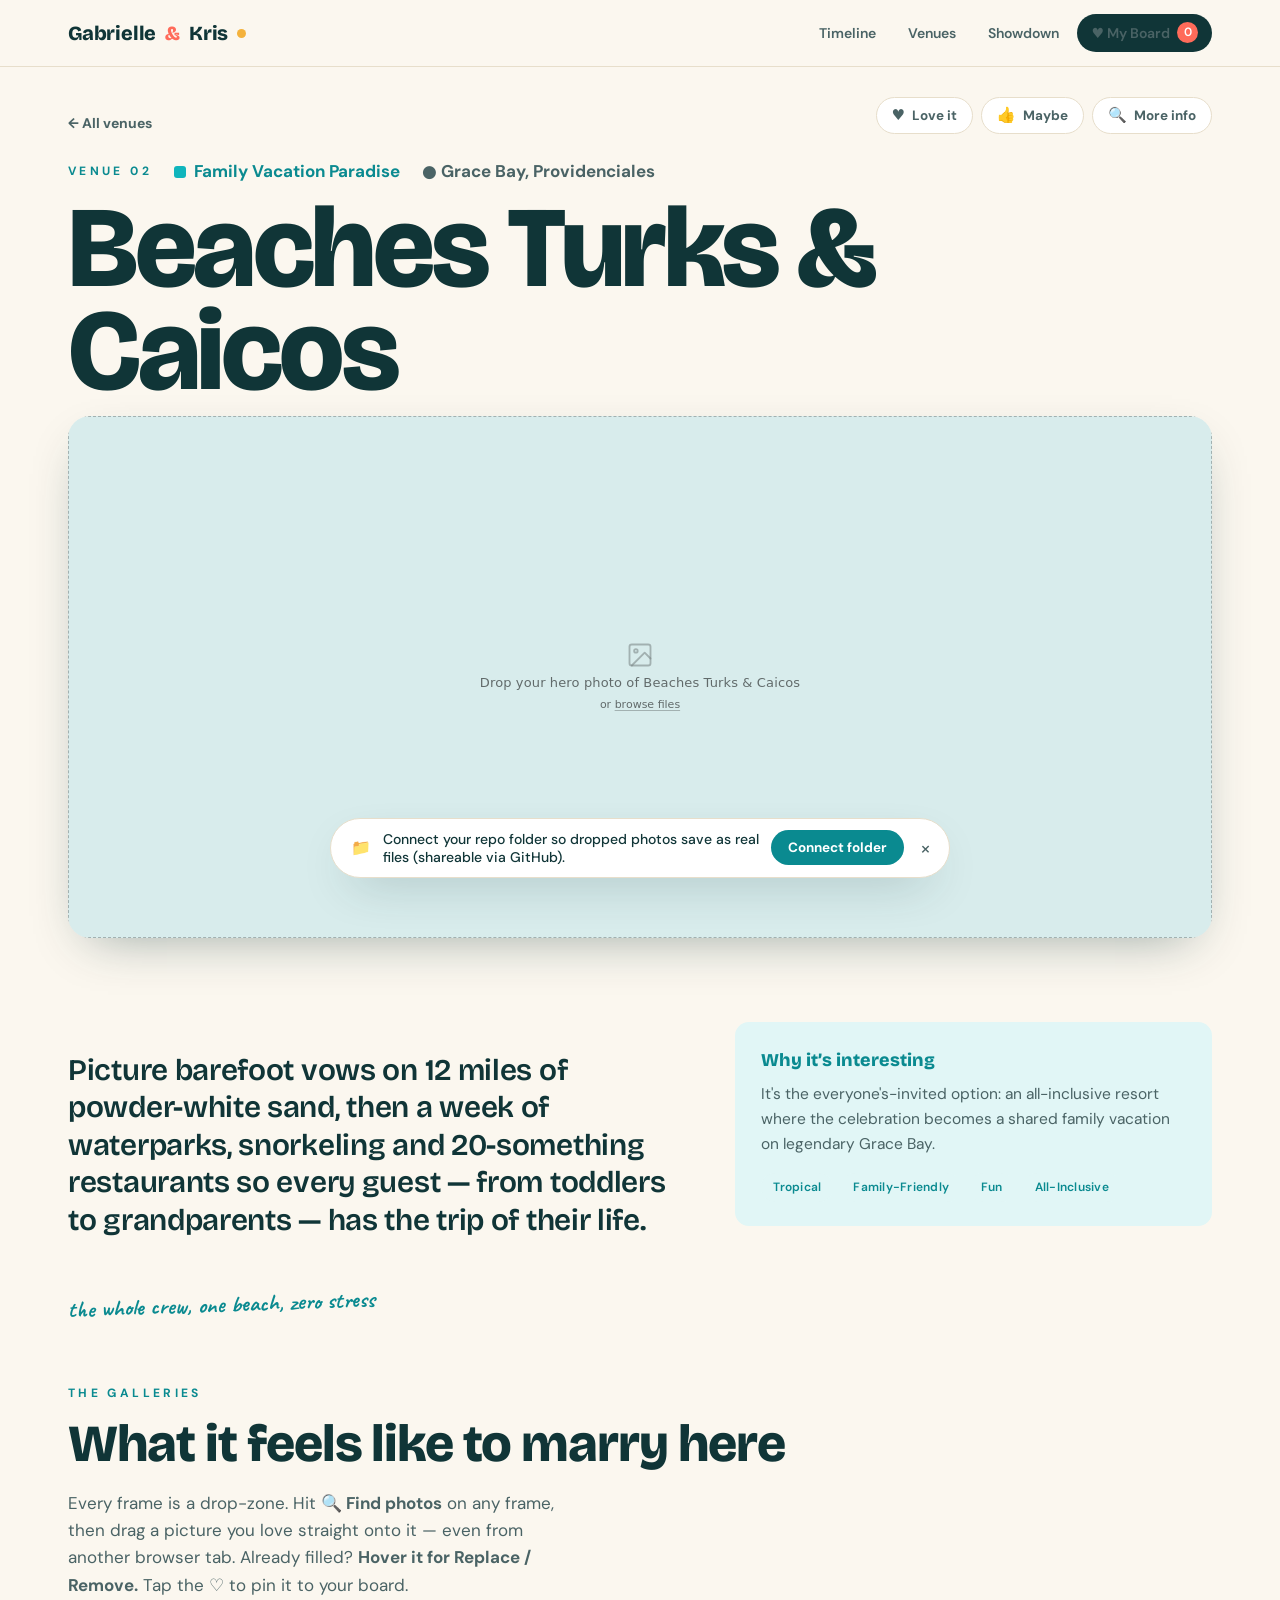
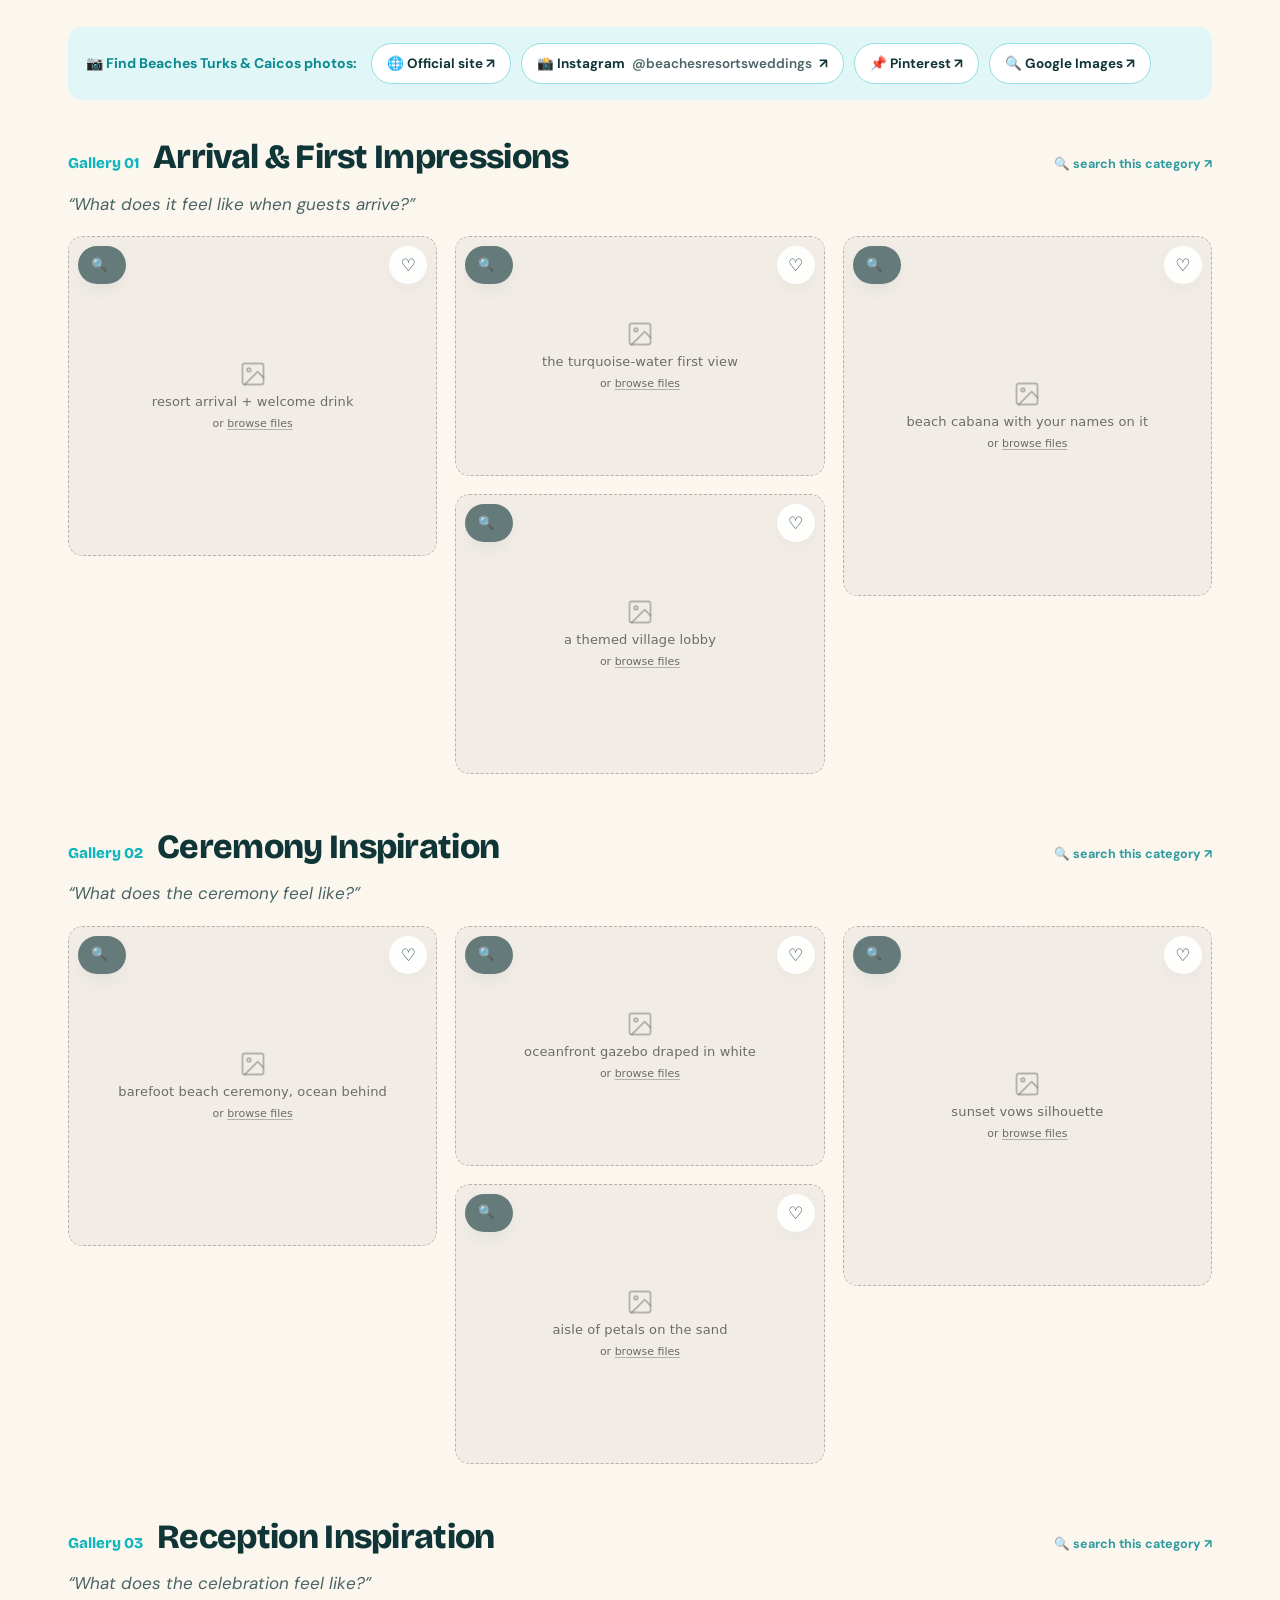
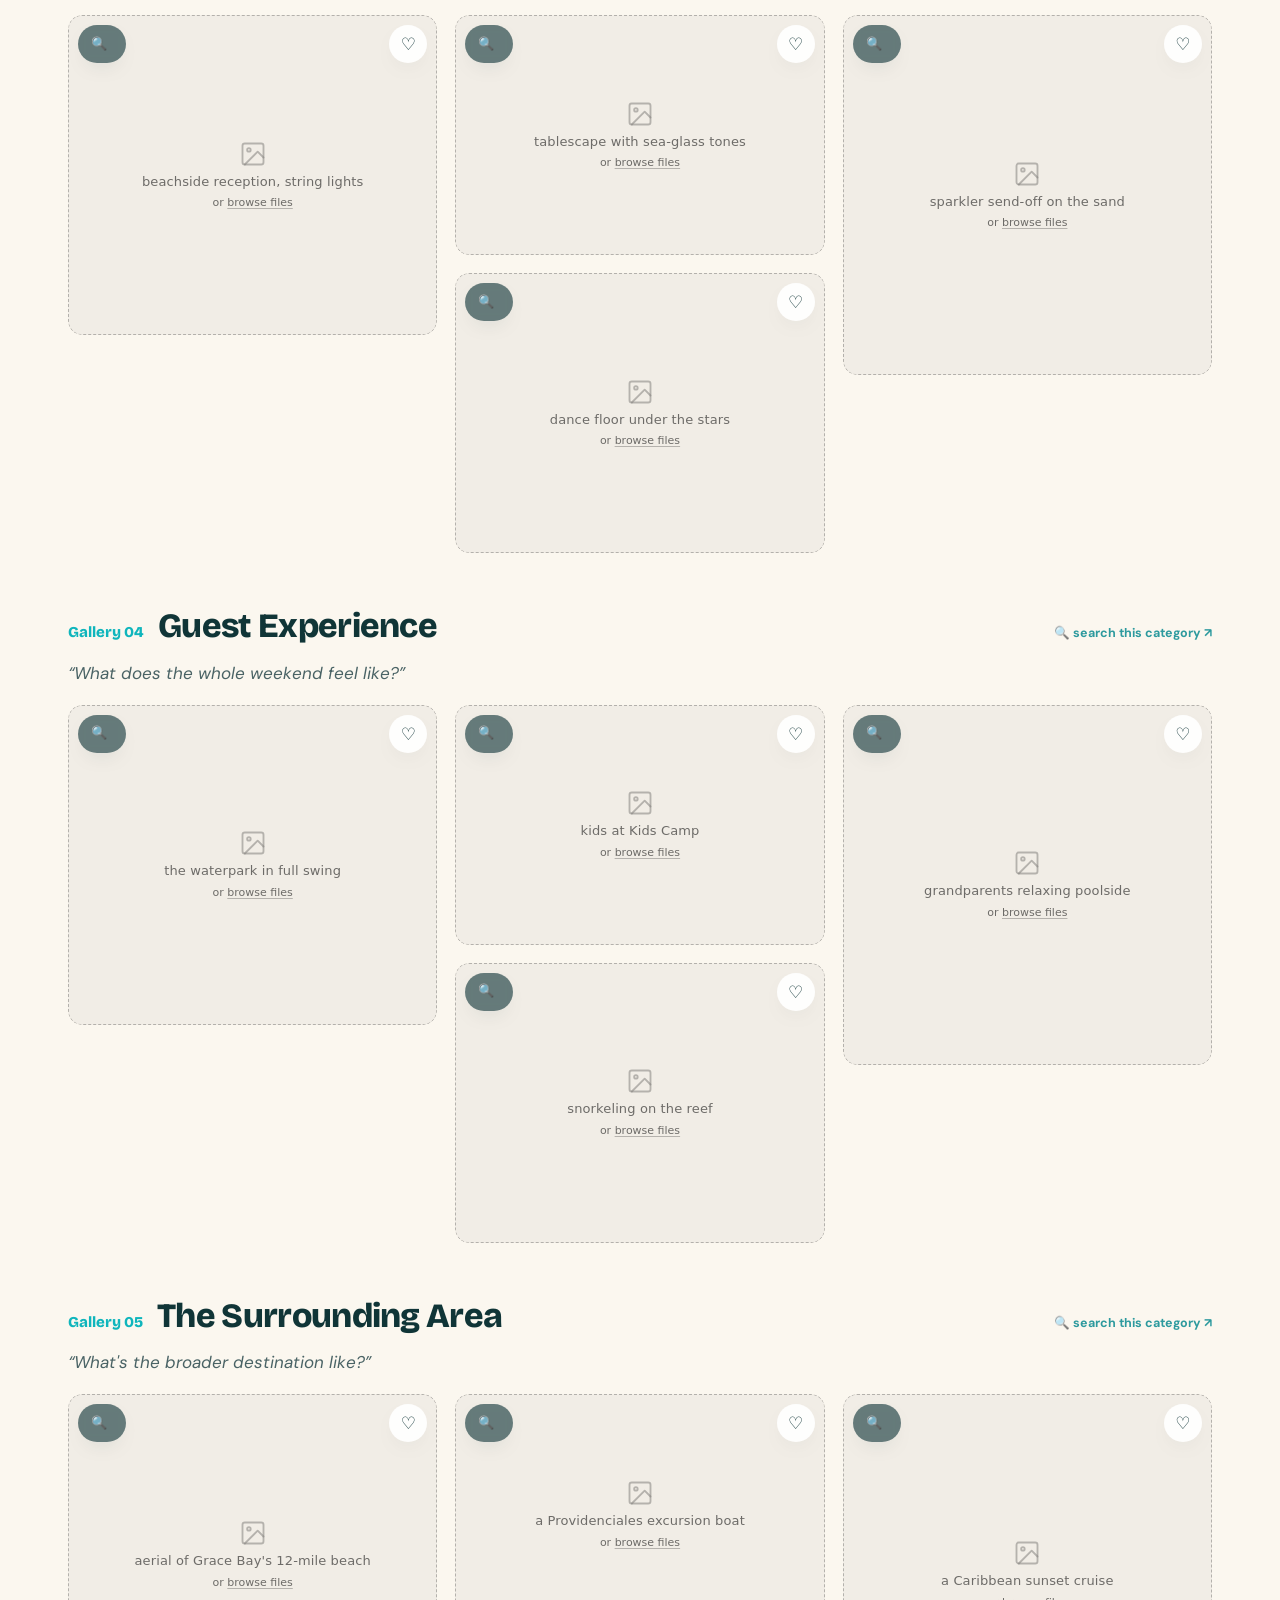
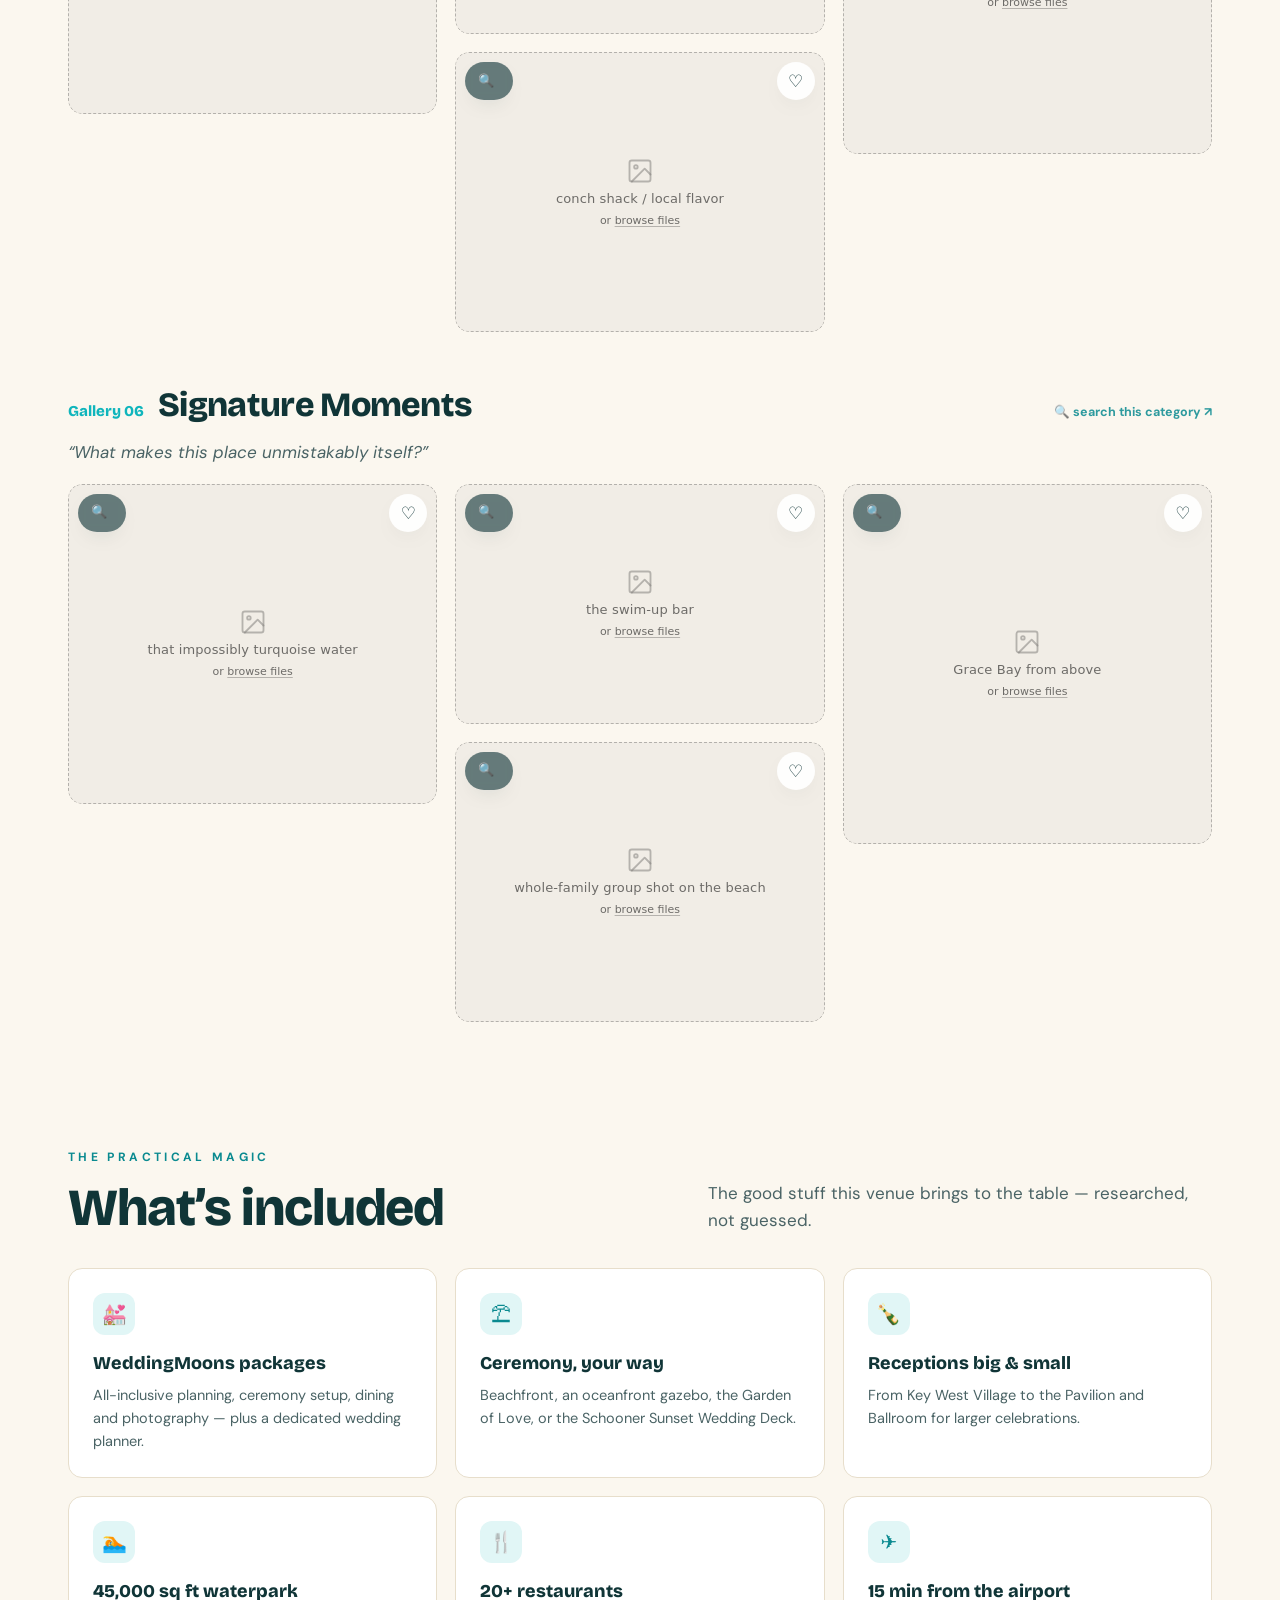
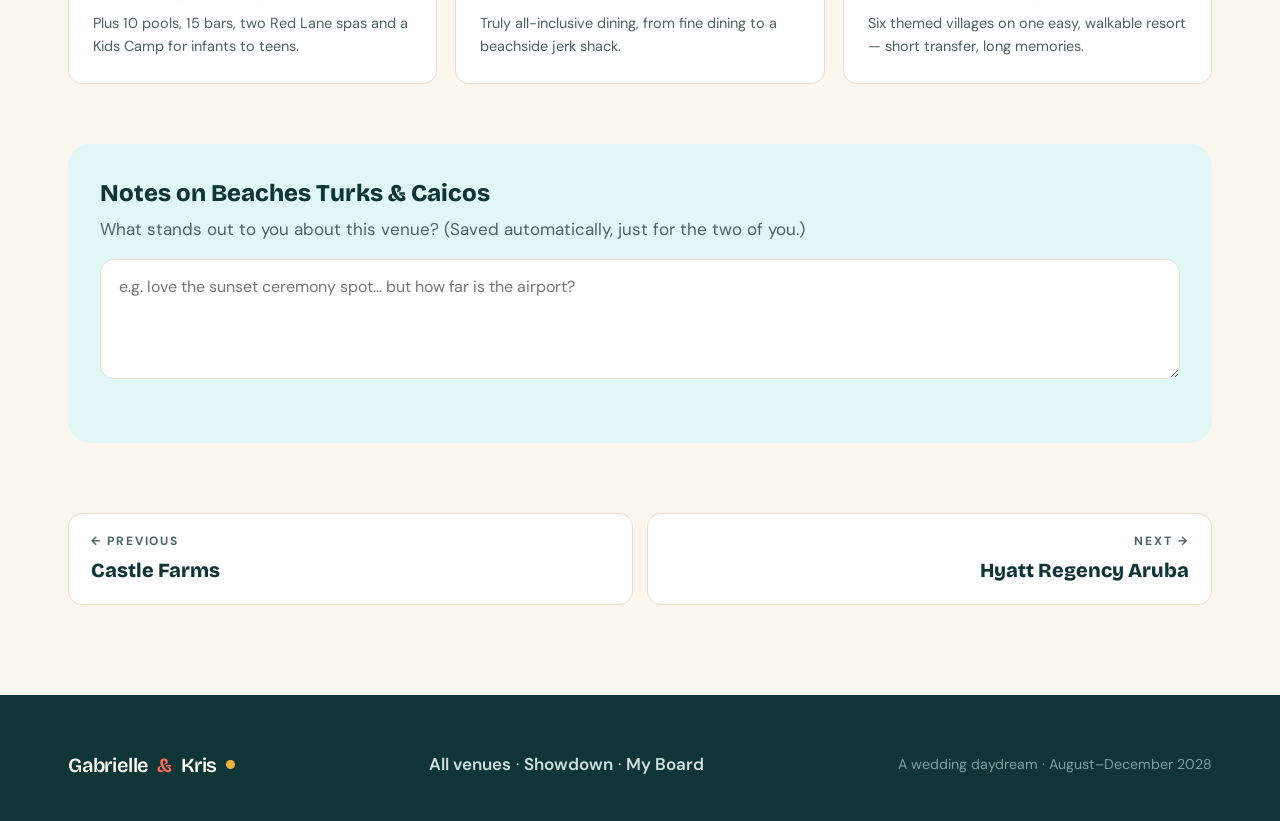
==== beaches-turks.html @ 3129db59 "Initial snapshot before Supabase integration" ====
<!DOCTYPE html>
<html lang="en">
<head>
<meta charset="UTF-8" />
<meta name="viewport" content="width=device-width, initial-scale=1.0" />
<title>Venue — Gabrielle &amp; Kris</title>
<link rel="preconnect" href="https://fonts.googleapis.com" />
<link rel="preconnect" href="https://fonts.gstatic.com" crossorigin />
<link href="https://fonts.googleapis.com/css2?family=Bricolage+Grotesque:opsz,wght@12..96,400;12..96,600;12..96,700;12..96,800&family=DM+Sans:opsz,wght@9..40,400;9..40,500;9..40,700&family=Caveat:wght@600;700&display=swap" rel="stylesheet" />
<style>
/* =====================================================================
   Gabrielle & Kris — Wedding Venue Explorer
   Coastal Editorial, with joy. Shared across all pages.
   ===================================================================== */

:root{
  /* base */
  --cream:#FBF7EF;
  --paper:#FFFFFF;
  --ink:#103537;          /* deep teal-black text */
  --ink-soft:#4A6365;
  --line:#E7DECB;         /* hairline on cream */

  /* joyful coastal accents */
  --sea:#0FB5BC;
  --sea-deep:#0A8A90;
  --coral:#FF6B5A;
  --coral-deep:#E84C3B;
  --sun:#F4B23C;
  --sky:#5C8BE6;
  --palm:#3DA86A;
  --orchid:#7E76DA;

  /* venue signature hues (set per page on body[data-venue]) */
  --accent:var(--sea);
  --accent-deep:var(--sea-deep);
  --accent-tint:#E4F6F6;

  --maxw:1200px;
  --r-lg:22px;
  --r-md:14px;
  --r-sm:8px;
  --shadow:0 18px 50px -22px rgba(16,53,55,.45);
  --shadow-sm:0 8px 24px -14px rgba(16,53,55,.4);

  --font-display:'Bricolage Grotesque',-apple-system,system-ui,sans-serif;
  --font-body:'DM Sans',-apple-system,system-ui,sans-serif;
  --font-hand:'Caveat',cursive;
}

/* venue themes */
body[data-venue="castle"]   {--accent:var(--orchid);--accent-deep:#5F57C4;--accent-tint:#ECEBFB;}
body[data-venue="beaches"]  {--accent:var(--sea);  --accent-deep:var(--sea-deep);--accent-tint:#E1F6F6;}
body[data-venue="hyatt"]    {--accent:var(--coral);--accent-deep:var(--coral-deep);--accent-tint:#FFE9E4;}
body[data-venue="greatwolf"]{--accent:var(--palm); --accent-deep:#2C8552;--accent-tint:#E2F3E9;}
body[data-venue="sandos"]   {--accent:var(--sun);  --accent-deep:#D6912A;--accent-tint:#FBEFD6;}

*{box-sizing:border-box;}
html{scroll-behavior:smooth;}
body{
  margin:0;background:var(--cream);color:var(--ink);
  font-family:var(--font-body);font-size:17px;line-height:1.6;
  -webkit-font-smoothing:antialiased;text-rendering:optimizeLegibility;
}
img{max-width:100%;display:block;}
a{color:inherit;text-decoration:none;}
button{font-family:inherit;cursor:pointer;}

.wrap{max-width:var(--maxw);margin:0 auto;padding:0 28px;}
.display{font-family:var(--font-display);font-weight:800;letter-spacing:-.02em;line-height:.95;}
.hand{font-family:var(--font-hand);font-weight:700;}
.kicker{font-size:12px;letter-spacing:.28em;text-transform:uppercase;font-weight:700;color:var(--accent-deep);}
.tabnum{font-variant-numeric:tabular-nums;}

/* ---------------- top nav ---------------- */
.nav{position:sticky;top:0;z-index:50;background:rgba(251,247,239,.86);backdrop-filter:blur(12px);
  border-bottom:1px solid var(--line);}
.nav-in{display:flex;align-items:center;gap:8px;height:66px;}
.brand{font-family:var(--font-display);font-weight:800;font-size:20px;letter-spacing:-.01em;display:flex;align-items:center;gap:9px;}
.brand .amp{color:var(--coral);}
.brand .dot{width:9px;height:9px;border-radius:50%;background:var(--sun);display:inline-block;}
.nav-links{margin-left:auto;display:flex;align-items:center;gap:4px;}
.nav-links a{font-size:14px;font-weight:600;padding:8px 14px;border-radius:30px;color:var(--ink-soft);transition:.16s;}
.nav-links a:hover{color:var(--ink);background:var(--accent-tint);}
.nav-links a.active{color:var(--ink);background:var(--accent-tint);}
.nav-board{display:inline-flex;align-items:center;gap:7px;background:var(--ink);color:var(--cream);
  padding:9px 16px;border-radius:30px;font-weight:700;font-size:14px;}
.nav-board:hover{background:var(--accent-deep);color:#fff;}
.nav-board .cnt{background:var(--coral);color:#fff;border-radius:20px;min-width:21px;height:21px;
  display:inline-flex;align-items:center;justify-content:center;font-size:12px;padding:0 6px;}
.nav-toggle{display:none;}

/* ---------------- buttons ---------------- */
.btn{display:inline-flex;align-items:center;gap:9px;font-weight:700;font-size:15px;
  padding:13px 24px;border-radius:34px;border:1.5px solid var(--ink);background:transparent;color:var(--ink);
  transition:.18s;}
.btn:hover{background:var(--ink);color:var(--cream);transform:translateY(-1px);}
.btn-fill{background:var(--accent-deep);border-color:var(--accent-deep);color:#fff;}
.btn-fill:hover{background:var(--ink);border-color:var(--ink);color:var(--cream);}
.btn-coral{background:var(--coral);border-color:var(--coral);color:#fff;}
.btn-coral:hover{background:var(--coral-deep);border-color:var(--coral-deep);color:#fff;}

/* ---------------- favorite control (love/maybe/info) ---------------- */
.faves{display:flex;gap:8px;flex-wrap:wrap;}
.fave{display:inline-flex;align-items:center;gap:7px;font-weight:700;font-size:13.5px;
  padding:9px 15px;border-radius:30px;border:1.5px solid var(--line);background:var(--paper);color:var(--ink-soft);
  transition:.16s;}
.fave:hover{border-color:var(--ink);color:var(--ink);transform:translateY(-1px);}
.fave .ic{font-size:15px;line-height:1;}
.fave[data-state="love"][aria-pressed="true"]{background:var(--coral);border-color:var(--coral);color:#fff;}
.fave[data-state="maybe"][aria-pressed="true"]{background:var(--sun);border-color:var(--sun);color:#3a2c08;}
.fave[data-state="info"][aria-pressed="true"]{background:var(--sky);border-color:var(--sky);color:#fff;}

/* mood tags / chips */
.tags{display:flex;flex-wrap:wrap;gap:8px;}
.tag{font-size:12px;letter-spacing:.02em;font-weight:600;padding:5px 12px;border-radius:30px;
  background:var(--accent-tint);color:var(--accent-deep);white-space:nowrap;}
.tag.ghost{background:transparent;border:1.5px solid var(--line);color:var(--ink-soft);}

/* ---------------- toast ---------------- */
.toast-wrap{position:fixed;bottom:24px;left:50%;transform:translateX(-50%);z-index:200;display:flex;flex-direction:column;gap:10px;align-items:center;pointer-events:none;}
.toast{background:var(--ink);color:var(--cream);padding:13px 20px;border-radius:30px;font-weight:600;font-size:14.5px;
  box-shadow:var(--shadow);display:flex;align-items:center;gap:10px;opacity:0;transform:translateY(14px);
  transition:.32s cubic-bezier(.2,.8,.3,1);}
.toast.show{opacity:1;transform:translateY(0);}
.toast .em{font-size:17px;}

/* ---------------- folder connect bar ---------------- */
.fsbar{position:fixed;left:50%;bottom:22px;transform:translateX(-50%);z-index:180;
  display:flex;align-items:center;gap:12px;max-width:min(620px,calc(100vw - 28px));
  background:var(--paper);border:1px solid var(--line);border-radius:40px;
  padding:11px 14px 11px 20px;box-shadow:var(--shadow);font-size:14px;font-weight:500;color:var(--ink);}
.fsbar.ok{background:#E6F6EE;border-color:#BFE6CF;}
.fsbar.warn{background:#FFF4E2;border-color:#F4D9A8;}
.fsbar .ic{font-size:16px;line-height:1;flex:0 0 auto;}
.fsbar span{line-height:1.3;}
.fsbar strong{font-weight:700;}
.fsbar .connect{flex:0 0 auto;background:var(--accent-deep);color:#fff;border:none;border-radius:30px;
  padding:9px 17px;font-weight:700;font-size:13.5px;}
.fsbar .connect:hover{background:var(--ink);}
.fsbar .connect:disabled{opacity:.6;}
.fsbar .x{flex:0 0 auto;background:none;border:none;font-size:20px;line-height:1;color:var(--ink-soft);padding:0 4px;}
.fsbar .x:hover{color:var(--ink);}
@media(max-width:560px){.fsbar{flex-wrap:wrap;border-radius:18px;}}

/* ---------------- wave divider ---------------- */
.wave{display:block;width:100%;height:54px;}

/* ---------------- footer ---------------- */
.foot{background:var(--ink);color:#CFE0DF;margin-top:90px;padding:54px 0 40px;}
.foot .wrap{display:flex;flex-wrap:wrap;gap:24px;align-items:center;justify-content:space-between;}
.foot .brand{color:var(--cream);}
.foot a{color:#CFE0DF;font-weight:600;}
.foot a:hover{color:#fff;}
.foot small{color:#7FA0A0;}

/* =====================================================================
   HOME
   ===================================================================== */
.hero{position:relative;overflow:hidden;padding:64px 0 30px;}
.hero .wrap{position:relative;z-index:2;}
.hero .eyebrow{display:inline-flex;align-items:center;gap:10px;margin-bottom:22px;}
.hero .eyebrow .pin{width:10px;height:10px;border-radius:50%;background:var(--coral);}
.hero h1{font-family:var(--font-display);font-weight:800;letter-spacing:-.03em;line-height:.92;
  font-size:clamp(44px,8vw,104px);margin:0 0 18px;max-width:14ch;}
.hero h1 .c1{color:var(--sea);}
.hero h1 .c2{color:var(--coral);}
.hero h1 .c3{color:var(--sun);}
.hero .lede{font-size:clamp(18px,2.2vw,23px);max-width:46ch;color:var(--ink-soft);margin:0 0 30px;}
.hero .meta{display:flex;flex-wrap:wrap;gap:10px 26px;align-items:center;font-weight:700;}
.hero .meta .chip{display:inline-flex;align-items:center;gap:9px;background:var(--paper);border:1px solid var(--line);
  padding:9px 16px;border-radius:30px;font-size:14px;box-shadow:var(--shadow-sm);}
.hero .meta .chip .sq{width:11px;height:11px;border-radius:3px;}
.blob{position:absolute;border-radius:50%;filter:blur(2px);opacity:.5;z-index:1;}
.blob.b1{width:340px;height:340px;background:radial-gradient(circle,var(--sun),transparent 70%);top:-90px;right:-40px;}
.blob.b2{width:300px;height:300px;background:radial-gradient(circle,var(--sea),transparent 70%);bottom:-120px;left:40%;opacity:.32;}

/* section heading */
.sec{padding:30px 0;}
.sec-head{display:flex;align-items:flex-end;justify-content:space-between;gap:20px;flex-wrap:wrap;margin-bottom:34px;}
.sec-head h2{font-family:var(--font-display);font-weight:800;letter-spacing:-.02em;font-size:clamp(30px,4.4vw,52px);margin:.25em 0 0;line-height:1;}
.sec-head p{margin:0;color:var(--ink-soft);max-width:42ch;}

/* ---------------- timeline ---------------- */
.timeline{background:var(--paper);border-top:1px solid var(--line);border-bottom:1px solid var(--line);}
.tl-track{display:grid;grid-template-columns:repeat(5,1fr);gap:18px;}
.tl-phase{position:relative;padding-top:34px;}
.tl-phase .node{position:absolute;top:0;left:0;width:22px;height:22px;border-radius:50%;background:var(--cream);
  border:3px solid var(--ph,var(--sea));}
.tl-phase .bar{position:absolute;top:9px;left:22px;right:-18px;height:3px;background:var(--line);}
.tl-phase:last-child .bar{display:none;}
.tl-phase .ph-num{font-family:var(--font-display);font-weight:800;font-size:13px;letter-spacing:.18em;color:var(--ph,var(--sea));text-transform:uppercase;}
.tl-phase h3{font-family:var(--font-display);font-weight:800;font-size:21px;line-height:1.05;margin:8px 0 4px;letter-spacing:-.01em;}
.tl-phase .when{font-size:13px;font-weight:700;color:var(--ink-soft);margin-bottom:10px;}
.tl-phase ul{margin:0;padding:0;list-style:none;display:flex;flex-direction:column;gap:5px;}
.tl-phase li{font-size:13.5px;color:var(--ink-soft);padding-left:16px;position:relative;}
.tl-phase li::before{content:"";position:absolute;left:0;top:9px;width:6px;height:6px;border-radius:50%;background:var(--ph,var(--sea));opacity:.6;}
.tl-phase.key{isolation:isolate;}
.tl-phase.key::before{content:"";position:absolute;inset:-16px -14px;border-radius:var(--r-md);z-index:-1;background:color-mix(in srgb, var(--ph,var(--sea)) 14%, white);}
.ph-badge{display:inline-flex;align-items:center;gap:6px;font-size:10.5px;font-weight:800;letter-spacing:.08em;text-transform:uppercase;
  background:var(--coral);color:#fff;padding:4px 11px;border-radius:20px;margin-bottom:10px;}
.ph-badge .pulse{width:7px;height:7px;border-radius:50%;background:#fff;animation:pulse 1.6s infinite;}
@keyframes pulse{0%,100%{opacity:.4}50%{opacity:1}}
.tl-callout{margin-top:14px;display:flex;align-items:center;gap:12px;background:var(--ink);color:var(--cream);
  border-radius:var(--r-md);padding:16px 22px;font-weight:600;}
.tl-callout .big{font-family:var(--font-hand);font-size:26px;color:var(--sun);line-height:1;}

/* ---------------- venue grid ---------------- */
.venues{padding:46px 0;}
.vgrid{display:grid;grid-template-columns:repeat(2,1fr);gap:30px;}
.vgrid .vcard:first-child{grid-column:1 / -1;}
.vcard{position:relative;background:var(--paper);border:1px solid var(--line);border-radius:var(--r-lg);overflow:hidden;
  box-shadow:var(--shadow-sm);transition:transform .2s, box-shadow .2s;display:flex;flex-direction:column;}
.vcard:hover{transform:translateY(-4px);box-shadow:var(--shadow);}
.vcard.feat{flex-direction:row;}
.vcard .vmedia{position:relative;background:color-mix(in srgb, var(--vc,var(--sea)) 12%, white);}
.vcard .vmedia image-slot{width:100%;height:100%;display:block;}
.vcard:not(.feat) .vmedia{height:300px;}
.vcard.feat .vmedia{flex:1 1 56%;min-height:430px;}
.vcard .vbody{padding:26px 28px 28px;display:flex;flex-direction:column;gap:13px;}
.vcard.feat .vbody{flex:1 1 44%;justify-content:center;padding:40px;}
.vcard .vnum{position:absolute;top:16px;left:18px;z-index:3;font-family:var(--font-display);font-weight:800;
  font-size:14px;letter-spacing:.1em;color:#fff;background:rgba(16,53,55,.5);backdrop-filter:blur(4px);
  padding:5px 12px;border-radius:30px;}
.vcard .theme{display:inline-flex;align-items:center;gap:8px;font-weight:700;font-size:13px;color:var(--vc-deep,var(--sea-deep));}
.vcard .theme .sq{width:10px;height:10px;border-radius:3px;background:var(--vc,var(--sea));}
.vcard h3{font-family:var(--font-display);font-weight:800;letter-spacing:-.02em;line-height:.96;margin:0;
  font-size:clamp(28px,3.4vw,40px);}
.vcard .vloc{font-size:14px;font-weight:600;color:var(--ink-soft);margin-top:-4px;}
.vcard .vline{color:var(--ink-soft);font-size:15.5px;margin:2px 0 4px;}
.vcard .vfoot{display:flex;align-items:center;justify-content:space-between;gap:14px;margin-top:6px;flex-wrap:wrap;}
.vcard .explore{display:inline-flex;align-items:center;gap:7px;font-weight:700;color:var(--vc-deep,var(--sea-deep));}
.vcard .explore .arr{transition:transform .18s;}
.vcard:hover .explore .arr{transform:translateX(4px);}

/* CTA band */
.cta{margin:30px 0 0;}
.cta .box{background:var(--ink);color:var(--cream);border-radius:var(--r-lg);padding:54px 48px;
  display:flex;flex-wrap:wrap;gap:26px;align-items:center;justify-content:space-between;position:relative;overflow:hidden;}
.cta h2{font-family:var(--font-display);font-weight:800;font-size:clamp(28px,3.6vw,42px);margin:0;max-width:18ch;letter-spacing:-.02em;}
.cta .conf{position:absolute;width:14px;height:14px;border-radius:3px;opacity:.9;}

/* =====================================================================
   VENUE PAGE
   ===================================================================== */
.vhero{position:relative;padding:30px 0 0;}
.vhero .top{display:flex;flex-wrap:wrap;gap:18px;align-items:flex-end;justify-content:space-between;margin-bottom:24px;}
.back{display:inline-flex;align-items:center;gap:8px;font-weight:700;color:var(--ink-soft);font-size:14px;}
.back:hover{color:var(--ink);}
.vhero h1{font-family:var(--font-display);font-weight:800;letter-spacing:-.03em;line-height:.9;
  font-size:clamp(48px,9vw,120px);margin:.1em 0;}
.vhero .sub{display:flex;flex-wrap:wrap;gap:10px 22px;align-items:center;font-weight:700;color:var(--ink-soft);margin-bottom:8px;}
.vhero .sub .theme{color:var(--accent-deep);display:inline-flex;align-items:center;gap:8px;}
.vhero .sub .sq{width:12px;height:12px;border-radius:3px;background:var(--accent);}
.vhero-media{position:relative;border-radius:var(--r-lg);overflow:hidden;height:min(58vh,540px);background:var(--accent-tint);box-shadow:var(--shadow);}
.vhero-media image-slot{width:100%;height:100%;}
.vhero .ribbon{position:absolute;right:22px;top:22px;z-index:4;}

/* intro split */
.vintro{padding:54px 0 20px;display:grid;grid-template-columns:1.3fr 1fr;gap:48px;align-items:start;}
.vintro .lead{font-family:var(--font-display);font-weight:600;font-size:clamp(22px,2.8vw,30px);line-height:1.25;letter-spacing:-.01em;}
.vintro .why{background:var(--accent-tint);border-radius:var(--r-md);padding:24px 26px;}
.vintro .why h4{margin:0 0 8px;font-family:var(--font-display);font-weight:800;font-size:18px;color:var(--accent-deep);}
.vintro .why p{margin:0;color:var(--ink-soft);font-size:15.5px;}
.vintro .note{font-family:var(--font-hand);font-size:23px;color:var(--accent-deep);transform:rotate(-2deg);margin-top:18px;display:inline-block;}

/* gallery */
.gal{padding:34px 0;}
.gal-cat{margin-bottom:46px;}
.gal-cat .ghead{display:flex;align-items:baseline;gap:14px;margin-bottom:6px;}
.gal-cat .gn{font-family:var(--font-display);font-weight:800;color:var(--accent);font-size:15px;}
.gal-cat h3{font-family:var(--font-display);font-weight:800;font-size:clamp(24px,3vw,34px);letter-spacing:-.02em;margin:0;}
.gal-cat .gq{color:var(--ink-soft);font-style:italic;margin:2px 0 18px;}
.masonry{column-count:3;column-gap:18px;}
.masonry .cell{break-inside:avoid;margin-bottom:18px;position:relative;}
.masonry image-slot{width:100%;border-radius:var(--r-md);overflow:hidden;display:block;}
.cell .pinbtn{position:absolute;top:10px;right:10px;z-index:5;width:38px;height:38px;border-radius:50%;border:none;
  background:rgba(255,255,255,.92);color:var(--ink);font-size:17px;display:flex;align-items:center;justify-content:center;
  box-shadow:var(--shadow-sm);transition:.16s;}
.cell .pinbtn:hover{transform:scale(1.1);}
.cell .pinbtn.pinned{background:var(--coral);color:#fff;}

/* find-photos source bar */
.srcbar{display:flex;flex-wrap:wrap;align-items:center;gap:10px;margin:-6px 0 30px;padding:16px 18px;
  background:var(--accent-tint);border-radius:var(--r-md);}
.srclabel{font-weight:700;font-size:14px;color:var(--accent-deep);margin-right:4px;}
.srcbtn{display:inline-flex;align-items:center;gap:7px;font-weight:700;font-size:13.5px;
  padding:9px 15px;border-radius:30px;background:var(--paper);border:1.5px solid color-mix(in srgb, var(--accent) 45%, white);color:var(--ink);transition:.16s;}
.srcbtn:hover{border-color:var(--accent-deep);transform:translateY(-1px);box-shadow:var(--shadow-sm);}
.srcbtn .muted{font-weight:600;color:var(--ink-soft);}
.catsearch{margin-left:auto;font-weight:700;font-size:12.5px;color:var(--accent-deep);opacity:.85;white-space:nowrap;}
.catsearch:hover{opacity:1;text-decoration:underline;}

/* per-slot find button */
.cell .findbtn{position:absolute;top:10px;left:10px;z-index:5;display:inline-flex;align-items:center;gap:6px;
  height:38px;padding:0 13px;border-radius:30px;background:rgba(16,53,55,.62);backdrop-filter:blur(5px);
  color:#fff;font-size:13px;font-weight:700;box-shadow:var(--shadow-sm);transition:.16s;}
.cell .findbtn span{max-width:0;overflow:hidden;white-space:nowrap;opacity:0;transition:.18s;}
.cell:hover .findbtn span{max-width:90px;opacity:1;}
.cell .findbtn:hover{background:var(--accent-deep);}

@media(max-width:760px){.masonry{column-count:2;}}

/* included */
.incl{padding:40px 0;}
.incl-grid{display:grid;grid-template-columns:repeat(3,1fr);gap:18px;}
.incl-card{background:var(--paper);border:1px solid var(--line);border-radius:var(--r-md);padding:24px;}
.incl-card .ic{width:42px;height:42px;border-radius:12px;background:var(--accent-tint);color:var(--accent-deep);
  display:flex;align-items:center;justify-content:center;font-size:20px;margin-bottom:14px;}
.incl-card h4{font-family:var(--font-display);font-weight:800;font-size:18px;margin:0 0 6px;}
.incl-card p{margin:0;color:var(--ink-soft);font-size:14.5px;}

/* notes */
.notes{padding:20px 0 10px;}
.notes .box{background:var(--accent-tint);border-radius:var(--r-lg);padding:30px 32px;}
.notes h3{font-family:var(--font-display);font-weight:800;font-size:24px;margin:0 0 4px;}
.notes .prompt{color:var(--ink-soft);margin:0 0 16px;}
.notes textarea{width:100%;min-height:120px;border:1.5px solid var(--line);border-radius:var(--r-md);background:var(--paper);
  padding:16px 18px;font-family:inherit;font-size:16px;color:var(--ink);resize:vertical;}
.notes textarea:focus{outline:none;border-color:var(--accent);}
.notes .saved{font-size:13px;font-weight:600;color:var(--accent-deep);margin-top:8px;height:18px;}

/* venue nav (prev/next) */
.vnav{display:flex;justify-content:space-between;gap:14px;padding:30px 0 0;}
.vnav a{flex:1;background:var(--paper);border:1px solid var(--line);border-radius:var(--r-md);padding:18px 22px;transition:.18s;}
.vnav a:hover{border-color:var(--ink);transform:translateY(-2px);}
.vnav .lbl{font-size:12px;letter-spacing:.16em;text-transform:uppercase;font-weight:700;color:var(--ink-soft);}
.vnav .nm{font-family:var(--font-display);font-weight:800;font-size:20px;margin-top:2px;}
.vnav a.next{text-align:right;}

/* =====================================================================
   SHOWDOWN
   ===================================================================== */
.sd-hero{padding:54px 0 20px;text-align:center;}
.sd-hero h1{font-family:var(--font-display);font-weight:800;letter-spacing:-.03em;font-size:clamp(40px,7vw,84px);margin:.15em auto;max-width:16ch;line-height:.95;}
.sd-hero p{color:var(--ink-soft);max-width:50ch;margin:0 auto;font-size:18px;}
.sd-filter{display:flex;flex-wrap:wrap;gap:10px;justify-content:center;margin:30px 0;}
.sd-row{margin-bottom:40px;}
.sd-row .rhead{display:flex;align-items:center;gap:14px;margin-bottom:14px;}
.sd-row .rsq{width:18px;height:18px;border-radius:5px;}
.sd-row h3{font-family:var(--font-display);font-weight:800;font-size:26px;margin:0;letter-spacing:-.01em;}
.sd-row .rloc{color:var(--ink-soft);font-weight:600;font-size:14px;}
.sd-strip{display:grid;grid-auto-flow:column;grid-auto-columns:minmax(230px,1fr);gap:14px;overflow-x:auto;padding-bottom:12px;scroll-snap-type:x mandatory;}
.sd-strip image-slot{height:240px;border-radius:var(--r-md);scroll-snap-align:start;}

/* =====================================================================
   BOARD
   ===================================================================== */
.bd-hero{padding:48px 0 10px;}
.bd-hero h1{font-family:var(--font-display);font-weight:800;letter-spacing:-.03em;font-size:clamp(40px,7vw,80px);margin:.1em 0;line-height:.95;}
.bd-hero p{color:var(--ink-soft);max-width:48ch;font-size:18px;}
.board-masonry{column-count:4;column-gap:18px;margin-top:24px;}
.board-masonry .cell{break-inside:avoid;margin-bottom:18px;position:relative;}
.board-masonry image-slot{width:100%;border-radius:var(--r-md);}
.bd-cap{font-family:var(--font-hand);font-size:19px;color:var(--ink-soft);margin-top:4px;text-align:center;}
.empty{text-align:center;padding:80px 20px;color:var(--ink-soft);}
.empty .em{font-size:54px;}
.empty h3{font-family:var(--font-display);font-weight:800;font-size:26px;color:var(--ink);margin:14px 0 6px;}

/* verdict summary on board */
.verdict{display:grid;grid-template-columns:repeat(5,1fr);gap:14px;margin:10px 0 36px;}
.vcell{background:var(--paper);border:1px solid var(--line);border-radius:var(--r-md);padding:18px;text-align:center;}
.vcell .vsq{width:14px;height:14px;border-radius:4px;margin:0 auto 8px;}
.vcell .vn{font-family:var(--font-display);font-weight:800;font-size:16px;line-height:1.1;}
.vcell .vstate{font-size:13px;font-weight:700;margin-top:8px;padding:4px 10px;border-radius:20px;display:inline-block;}
.vstate.love{background:var(--coral);color:#fff;}
.vstate.maybe{background:var(--sun);color:#3a2c08;}
.vstate.info{background:var(--sky);color:#fff;}
.vstate.none{background:var(--line);color:var(--ink-soft);}

@media(max-width:980px){
  .board-masonry{column-count:3;}
  .vintro{grid-template-columns:1fr;gap:26px;}
  .incl-grid{grid-template-columns:repeat(2,1fr);}
  .tl-track{grid-template-columns:repeat(2,1fr);gap:30px 22px;}
  .tl-phase .bar{display:none;}
  .verdict{grid-template-columns:repeat(3,1fr);}
}
@media(max-width:760px){
  .nav-links{position:fixed;inset:66px 0 auto 0;flex-direction:column;background:var(--cream);border-bottom:1px solid var(--line);
    padding:12px 24px;gap:4px;display:none;}
  .nav-links.open{display:flex;}
  .nav-links a{padding:12px;}
  .nav-toggle{display:inline-flex;margin-left:auto;background:none;border:none;font-size:24px;}
  .vgrid{grid-template-columns:1fr;}
  .vcard.feat{flex-direction:column;}
  .vcard.feat .vmedia{min-height:280px;}
  .masonry{column-count:2;}
  .board-masonry{column-count:2;}
  .verdict{grid-template-columns:repeat(2,1fr);}
}
@media(max-width:560px){.masonry{column-count:1;}.tl-track{grid-template-columns:1fr;}}

</style>
</head>
<body data-venue="beaches" data-venue-id="beaches" data-page="venue">

<header class="nav">
  <div class="wrap nav-in">
    <a class="brand" href="index.html">Gabrielle <span class="amp">&amp;</span> Kris<span class="dot"></span></a>
    <button class="nav-toggle" aria-label="Menu">&#9776;</button>
    <nav class="nav-links">
      <a href="index.html#timeline">Timeline</a>
      <a href="index.html#venues">Venues</a>
      <a href="showdown.html">Showdown</a>
      <a class="nav-board" href="board.html">&#9829; My Board <span class="cnt">0</span></a>
    </nav>
  </div>
</header>

<main id="venuePage"></main>

<footer class="foot">
  <div class="wrap">
    <a class="brand" href="index.html">Gabrielle <span class="amp">&amp;</span> Kris<span class="dot"></span></a>
    <span><a href="index.html#venues">All venues</a> &middot; <a href="showdown.html">Showdown</a> &middot; <a href="board.html">My Board</a></span>
    <small>A wedding daydream &middot; August&ndash;December 2028</small>
  </div>
</footer>

<script>
/* BEGIN USAGE */
/**
 * <image-slot> — user-fillable image placeholder.
 *
 * Drop this into a deck, mockup, or page wherever you want the user to
 * supply an image. You control the slot's shape and size; the user fills it
 * by dragging an image file onto it (or clicking to browse). The dropped
 * image persists across reloads via a .image-slots.state.json sidecar —
 * same read-via-fetch / write-via-window.omelette pattern as
 * design_canvas.jsx, so the filled slot shows on share links, downloaded
 * zips, and PPTX export. Outside the omelette runtime the slot is read-only.
 *
 * The host bridge only allows sidecar writes at the project root, so the
 * HTML that uses this component is assumed to live at the project root too
 * (same constraint as design_canvas.jsx).
 *
 * Attributes:
 *   id           Persistence key. REQUIRED for the drop to survive reload —
 *                every slot on the page needs a distinct id.
 *   shape        'rect' | 'rounded' | 'circle' | 'pill'   (default 'rounded')
 *                'circle' applies 50% border-radius; on a non-square slot
 *                that's an ellipse — set equal width and height for a true
 *                circle.
 *   radius       Corner radius in px for 'rounded'.       (default 12)
 *   mask         Any CSS clip-path value. Overrides `shape` — use this for
 *                hexagons, blobs, arbitrary polygons.
 *   fit          object-fit: cover | contain | fill.       (default 'cover')
 *                With cover (the default) double-clicking the filled slot
 *                enters a reframe mode: the whole image spills past the mask
 *                (translucent outside, opaque inside), drag to reposition,
 *                corner-drag to scale. The crop persists alongside the image
 *                in the sidecar. contain/fill stay static.
 *   position     object-position for fit=contain|fill.     (default '50% 50%')
 *   placeholder  Empty-state caption.                      (default 'Drop an image')
 *   src          Optional initial/fallback image URL. A user drop overrides
 *                it; clearing the drop reveals src again.
 *
 * Size and layout come from ordinary CSS on the element — width/height
 * inline or from a parent grid — so it composes with any layout.
 *
 * Usage:
 *   <image-slot id="hero"   style="width:800px;height:450px" shape="rounded" radius="20"
 *               placeholder="Drop a hero image"></image-slot>
 *   <image-slot id="avatar" style="width:120px;height:120px" shape="circle"></image-slot>
 *   <image-slot id="kite"   style="width:300px;height:300px"
 *               mask="polygon(50% 0, 100% 50%, 50% 100%, 0 50%)"></image-slot>
 */
/* END USAGE */

(() => {
  const STATE_FILE = '.image-slots.state.json';
  // 2× a ~600px slot in a 1920-wide deck — retina-sharp without making the
  // sidecar enormous. A 1200px WebP at q=0.85 is ~150-300KB.
  const MAX_DIM = 1200;
  // Raster formats only. SVG is excluded (can carry script; createImageBitmap
  // on SVG blobs is inconsistent). GIF is excluded because the canvas
  // re-encode keeps only the first frame, so an animated GIF would silently
  // go still — better to reject than surprise.
  const ACCEPT = ['image/png', 'image/jpeg', 'image/webp', 'image/avif'];

  // ── Persistence: real image files + File System Access ──────────────────
  // Photos become REAL FILES in an images/ folder, so the site is shareable
  // via GitHub with no build/bake step, and any visitor (incl. GitHub Pages)
  // sees them. Three layers:
  //   • DISPLAY — on load we fetch images/manifest.json → { id:{f,s,x,y} } and
  //     point each slot at images/<f>. Pure static; viewing needs no write
  //     access. Works for everyone you share the repo with.
  //   • EDITING (you, locally) — the File System Access API writes the dropped
  //     image into <repo>/images/<id>.<ext> and rewrites images/manifest.json
  //     on disk. Commit + push and it's live for all. No extra step.
  //   • FALLBACK — if the browser lacks File System Access or no folder is
  //     connected yet, the drop is kept in IndexedDB so it still shows on your
  //     machine; connecting the folder flushes those to disk automatically.
  const subs = new Set();
  let slots = {};        // id -> {u,s,x,y}  (u: relative path or data: URL)
  let manifest = {};     // id -> {f,s,x,y}  committed files (from disk)
  const tombstones = new Set();
  let loaded = false;
  let loadP = null;
  const num = (v, d) => (Number.isFinite(v) ? v : d);
  const QS = (typeof location !== 'undefined' ? location.search : '') || '';

  // --- IndexedDB: dir handle (meta) + local fallback drops (slots) ---
  const DB_NAME = 'wed-image-slots';
  let dbP = null;
  function openDB() {
    if (dbP) return dbP;
    dbP = new Promise((resolve) => {
      let req;
      try { req = indexedDB.open(DB_NAME, 2); }
      catch (e) { resolve(null); return; }
      req.onupgradeneeded = () => {
        const db = req.result;
        if (!db.objectStoreNames.contains('slots')) db.createObjectStore('slots');
        if (!db.objectStoreNames.contains('meta')) db.createObjectStore('meta');
      };
      req.onsuccess = () => resolve(req.result);
      req.onerror = () => resolve(null);
    });
    return dbP;
  }
  function txReq(store, mode, run) {
    return openDB().then((db) => {
      if (!db) return null;
      return new Promise((resolve) => {
        let tx;
        try { tx = db.transaction(store, mode); }
        catch (e) { resolve(null); return; }
        let req;
        try { req = run(tx.objectStore(store)); }
        catch (e) { resolve(null); return; }
        tx.onabort = tx.onerror = () => resolve(null);
        if (req && 'onsuccess' in req) { req.onsuccess = () => resolve(req.result); }
        else { tx.oncomplete = () => resolve(true); }
      });
    });
  }
  const metaGet = (k) => txReq('meta', 'readonly', (s) => s.get(k));
  const metaSet = (k, v) => txReq('meta', 'readwrite', (s) => { s.put(v, k); });
  const slotsPut = (k, v) => txReq('slots', 'readwrite', (s) => { s.put(v, k); });
  const slotsDel = (k) => txReq('slots', 'readwrite', (s) => { s.delete(k); });
  function slotsAll() {
    return openDB().then((db) => {
      if (!db) return null;
      return new Promise((resolve) => {
        const out = {};
        let tx;
        try { tx = db.transaction('slots', 'readonly'); }
        catch (e) { resolve(null); return; }
        const req = tx.objectStore('slots').openCursor();
        req.onsuccess = () => { const c = req.result; if (c) { out[c.key] = c.value; c.continue(); } else resolve(out); };
        req.onerror = () => resolve(out);
      });
    });
  }

  // --- File System Access ---
  const FS = {
    supported: (typeof window !== 'undefined' && 'showDirectoryPicker' in window),
    root: null, ready: false,
  };
  const fsSubs = new Set();
  const fsNotify = () => fsSubs.forEach((fn) => { try { fn(); } catch (e) {} });

  async function fsVerify(h, withPrompt) {
    if (!h || !h.queryPermission) return false;
    const opts = { mode: 'readwrite' };
    let p = await h.queryPermission(opts);
    if (p !== 'granted' && withPrompt && h.requestPermission) p = await h.requestPermission(opts);
    return p === 'granted';
  }
  async function fsRestore() {
    if (!FS.supported) return;
    try {
      const h = await metaGet('dir');
      if (h) { FS.root = h; FS.ready = await fsVerify(h, false); }
    } catch (e) {}
  }
  async function fsImagesDir(create) {
    if (!FS.root) return null;
    return FS.root.getDirectoryHandle('images', { create: !!create });
  }
  async function fsWriteImage(id, blob, ext) {
    const dir = await fsImagesDir(true);
    const name = id + '.' + ext;
    const fh = await dir.getFileHandle(name, { create: true });
    const w = await fh.createWritable();
    await w.write(blob); await w.close();
    return name;
  }
  async function fsDeleteImage(name) {
    try { const dir = await fsImagesDir(false); if (dir) await dir.removeEntry(name); } catch (e) {}
  }
  async function fsWriteManifest() {
    const dir = await fsImagesDir(true);
    const fh = await dir.getFileHandle('manifest.json', { create: true });
    const w = await fh.createWritable();
    await w.write(JSON.stringify(manifest)); await w.close();
  }
  function dataUrlToBlob(durl) {
    const i = durl.indexOf(',');
    const mime = (durl.slice(0, i).match(/data:([^;]+)/) || [])[1] || 'image/jpeg';
    const bin = atob(durl.slice(i + 1));
    const arr = new Uint8Array(bin.length);
    for (let j = 0; j < bin.length; j++) arr[j] = bin.charCodeAt(j);
    return new Blob([arr], { type: mime });
  }
  const extFor = (mime) => mime === 'image/webp' ? 'webp' : mime === 'image/png' ? 'png'
    : mime === 'image/avif' ? 'avif' : 'jpg';

  // Push any IndexedDB-held drops to disk once a folder is connected.
  async function fsFlush() {
    if (!FS.ready) return;
    const all = await slotsAll();
    if (all) {
      for (const id in all) {
        const v = all[id];
        if (v && v.__del) { const m = manifest[id]; if (m) { delete manifest[id]; await fsDeleteImage(m.f); } await slotsDel(id); continue; }
        if (v && v.u && /^data:image\//i.test(v.u)) {
          try {
            const blob = dataUrlToBlob(v.u);
            const name = await fsWriteImage(id, blob, extFor(blob.type));
            manifest[id] = { f: name, s: num(v.s, 1), x: num(v.x, 0), y: num(v.y, 0) };
            slots[id] = { u: 'images/' + name + QS, s: num(v.s, 1), x: num(v.x, 0), y: num(v.y, 0) };
            await slotsDel(id);
          } catch (e) {}
        }
      }
    }
    await fsWriteManifest().catch(() => {});
    subs.forEach((fn) => fn());
  }
  async function fsConnect() {
    if (!FS.supported) throw new Error('not-supported');
    // Already remembered (from a previous session) but permission lapsed —
    // just re-request on the stored handle instead of making you re-pick.
    if (FS.root && !FS.ready && (await fsVerify(FS.root, true))) {
      FS.ready = true; await fsFlush(); fsNotify(); return FS.root.name;
    }
    const h = await window.showDirectoryPicker({ id: 'wed-repo', mode: 'readwrite' });
    if (!(await fsVerify(h, true))) throw new Error('permission-denied');
    FS.root = h; FS.ready = true;
    await metaSet('dir', h);
    await fsFlush();
    fsNotify();
    return h.name;
  }
  // Page-level UI (the "Connect folder" banner in app.js) talks to this.
  window.ImageSlotFS = {
    supported: FS.supported,
    isReady: () => FS.ready,
    folderName: () => (FS.root ? FS.root.name : null),
    connect: fsConnect,
    onChange: (fn) => { fsSubs.add(fn); return () => fsSubs.delete(fn); },
  };

  function fetchManifest() {
    return fetch('images/manifest.json' + QS, { cache: 'no-store' })
      .then((r) => (r.ok ? r.json() : null)).catch(() => null);
  }

  function load() {
    if (loadP) return loadP;
    loadP = Promise.all([fetchManifest(), slotsAll(), fsRestore()])
      .then((res) => {
        const man = res[0]; const stored = res[1] || {};
        manifest = (man && typeof man === 'object') ? man : {};
        const merged = {};
        // 1. committed files (shared via GitHub) — lowest precedence
        for (const k in manifest) {
          const m = manifest[k];
          if (m && m.f) merged[k] = { u: 'images/' + m.f + QS, s: num(m.s, 1), x: num(m.x, 0), y: num(m.y, 0) };
        }
        // 2. local IndexedDB drops / tombstones (your not-yet-committed edits)
        for (const k in stored) { const v = stored[k]; if (v && v.__del) delete merged[k]; else if (v) merged[k] = v; }
        // 3. in-memory changes that raced ahead of this read win
        for (const k in slots) merged[k] = slots[k];
        for (const id of tombstones) delete merged[id];
        slots = merged;
        tombstones.clear();
      })
      .catch(() => {})
      .then(() => { loaded = true; subs.forEach((fn) => fn()); });
    return loadP;
  }

  const S_MAX = 5;
  const clampS = (s) => Math.max(1, Math.min(S_MAX, s));

  function getSlot(id) {
    const v = slots[id];
    if (!v) return null;
    return typeof v === 'string' ? { u: v, s: 1, x: 0, y: 0 } : v;
  }

  // Write a newly-dropped image to disk (preferred) or IndexedDB (fallback).
  async function writeDrop(id, val) {
    if (FS.ready) {
      try {
        const blob = dataUrlToBlob(val.u);
        const name = await fsWriteImage(id, blob, extFor(blob.type));
        manifest[id] = { f: name, s: num(val.s, 1), x: num(val.x, 0), y: num(val.y, 0) };
        await fsWriteManifest();
        await slotsDel(id);          // drop any stale local copy
        return;
      } catch (e) { /* fall through to local */ }
    }
    slotsPut(id, val);               // local fallback (shows on this machine)
  }

  function persist(id, val) {
    // CLEAR
    if (!val) {
      const m = manifest[id];
      if (m) {
        delete manifest[id];
        if (FS.ready) { fsDeleteImage(m.f); fsWriteManifest().catch(() => {}); }
        else slotsPut(id, { __del: 1 });   // hide locally until folder connected
      } else slotsDel(id);
      return;
    }
    // NEW IMAGE BYTES (data: URL from a drop/browse)
    if (val.u && /^data:image\//i.test(val.u)) { writeDrop(id, val); return; }
    // FRAMING-ONLY (pan/zoom commit; u absent or already a path)
    if (manifest[id]) {
      manifest[id] = { f: manifest[id].f, s: num(val.s, 1), x: num(val.x, 0), y: num(val.y, 0) };
      if (FS.ready) fsWriteManifest().catch(() => {});
    } else {
      slotsAll().then((all) => {
        const cur = all && all[id];
        if (cur && cur.u) slotsPut(id, { u: cur.u, s: num(val.s, 1), x: num(val.x, 0), y: num(val.y, 0) });
      });
    }
  }

  function setSlot(id, val) {
    if (!id) return;
    if (val) { slots[id] = val; tombstones.delete(id); }
    else { delete slots[id]; if (!loaded) tombstones.add(id); }
    subs.forEach((fn) => fn());
    if (loaded) persist(id, val); else load().then(() => persist(id, val));
  }

  // ── Image downscale ─────────────────────────────────────────────────────
  // Encode through a canvas so the sidecar carries resized bytes, not the
  // raw upload. Longest side is capped at 2× the slot's rendered width
  // (retina) and at MAX_DIM. WebP keeps alpha and is ~10× smaller than PNG
  // for photos, so there's no need for per-image format picking.
  async function toDataUrl(file, targetW) {
    const bitmap = await createImageBitmap(file);
    try {
      const cap = Math.min(MAX_DIM, Math.max(1, Math.round(targetW * 2)) || MAX_DIM);
      const scale = Math.min(1, cap / Math.max(bitmap.width, bitmap.height));
      const w = Math.max(1, Math.round(bitmap.width * scale));
      const h = Math.max(1, Math.round(bitmap.height * scale));
      const canvas = document.createElement('canvas');
      canvas.width = w; canvas.height = h;
      canvas.getContext('2d').drawImage(bitmap, 0, 0, w, h);
      return canvas.toDataURL('image/webp', 0.85);
    } finally {
      bitmap.close && bitmap.close();
    }
  }

  // ── Custom element ──────────────────────────────────────────────────────
  const stylesheet =
    ':host{display:inline-block;position:relative;vertical-align:top;' +
    '  font:13px/1.3 system-ui,-apple-system,sans-serif;color:rgba(0,0,0,.55);width:240px;height:160px}' +
    '.frame{position:absolute;inset:0;overflow:hidden;background:rgba(0,0,0,.04)}' +
    // .frame img (clipped) and .spill (unclipped ghost + handles) share the
    // same left/top/width/height in frame-%, computed by _applyView(), so the
    // inside-mask crop and the outside-mask spill stay pixel-aligned.
    '.frame img{position:absolute;max-width:none;transform:translate(-50%,-50%);' +
    '  -webkit-user-drag:none;user-select:none;touch-action:none}' +
    // Reframe mode (double-click): the full image spills past the mask. The
    // spill layer is sized to the IMAGE bounds so its corners are where the
    // resize handles belong. The ghost <img> inside is translucent; the real
    // clipped <img> underneath shows the opaque in-mask crop.
    '.spill{position:absolute;transform:translate(-50%,-50%);display:none;z-index:1;' +
    '  cursor:grab;touch-action:none}' +
    ':host([data-panning]) .spill{cursor:grabbing}' +
    '.spill .ghost{position:absolute;inset:0;width:100%;height:100%;opacity:.35;' +
    '  pointer-events:none;-webkit-user-drag:none;user-select:none;' +
    '  box-shadow:0 0 0 1px rgba(0,0,0,.2),0 12px 32px rgba(0,0,0,.2)}' +
    '.spill .handle{position:absolute;width:12px;height:12px;border-radius:50%;' +
    '  background:#fff;box-shadow:0 0 0 1.5px #c96442,0 1px 3px rgba(0,0,0,.3);' +
    '  transform:translate(-50%,-50%)}' +
    '.spill .handle[data-c=nw]{left:0;top:0;cursor:nwse-resize}' +
    '.spill .handle[data-c=ne]{left:100%;top:0;cursor:nesw-resize}' +
    '.spill .handle[data-c=sw]{left:0;top:100%;cursor:nesw-resize}' +
    '.spill .handle[data-c=se]{left:100%;top:100%;cursor:nwse-resize}' +
    ':host([data-reframe]){z-index:10}' +
    ':host([data-reframe]) .spill{display:block}' +
    ':host([data-reframe]) .frame{box-shadow:0 0 0 2px #c96442}' +
    '.empty{position:absolute;inset:0;display:flex;flex-direction:column;align-items:center;' +
    '  justify-content:center;gap:6px;text-align:center;padding:12px;box-sizing:border-box;' +
    '  cursor:pointer;user-select:none}' +
    '.empty svg{opacity:.45}' +
    '.empty .cap{max-width:90%;font-weight:500;letter-spacing:.01em}' +
    '.empty .sub{font-size:11px}' +
    '.empty .sub u{text-underline-offset:2px;text-decoration-color:rgba(0,0,0,.25)}' +
    '.empty:hover .sub u{color:rgba(0,0,0,.75);text-decoration-color:currentColor}' +
    ':host([data-over]) .frame{outline:2px solid #c96442;outline-offset:-2px;' +
    '  background:rgba(201,100,66,.10)}' +
    '.ring{position:absolute;inset:0;pointer-events:none;border:1.5px dashed rgba(0,0,0,.25);' +
    '  transition:border-color .12s}' +
    ':host([data-over]) .ring{border-color:#c96442}' +
    ':host([data-filled]) .ring{display:none}' +
    // Controls sit BELOW the mask (top:100%), absolutely positioned so the
    // author-declared slot height is unaffected. The gap is padding, not a
    // top offset, so the hover target stays contiguous with the frame.
    '.ctl{position:absolute;bottom:10px;left:50%;transform:translateX(-50%);' +
    '  display:flex;gap:7px;opacity:0;pointer-events:none;transition:opacity .12s;z-index:6;' +
    '  white-space:nowrap}' +
    ':host([data-filled][data-editable]:hover) .ctl,:host([data-reframe]) .ctl' +
    '  {opacity:1;pointer-events:auto}' +
    '.ctl button{appearance:none;border:0;border-radius:30px;padding:8px 15px;cursor:pointer;' +
    '  background:rgba(16,53,55,.85);color:#fff;font:600 12px/1 system-ui,-apple-system,sans-serif;' +
    '  backdrop-filter:blur(6px);box-shadow:0 4px 14px rgba(0,0,0,.3)}' +
    '.ctl button:hover{background:#103537}' +
    '.err{position:absolute;left:8px;bottom:8px;right:8px;color:#b3261e;font-size:11px;' +
    '  background:rgba(255,255,255,.85);padding:4px 6px;border-radius:5px;pointer-events:none}';

  const icon =
    '<svg width="28" height="28" viewBox="0 0 24 24" fill="none" stroke="currentColor" ' +
    'stroke-width="1.6" stroke-linecap="round" stroke-linejoin="round">' +
    '<rect x="3" y="3" width="18" height="18" rx="2"/><circle cx="8.5" cy="8.5" r="1.5"/>' +
    '<path d="m21 15-5-5L5 21"/></svg>';

  class ImageSlot extends HTMLElement {
    static get observedAttributes() {
      return ['shape', 'radius', 'mask', 'fit', 'position', 'placeholder', 'src', 'id'];
    }

    constructor() {
      super();
      const root = this.attachShadow({ mode: 'open' });
      // .spill and .ctl sit OUTSIDE .frame so overflow:hidden + border-radius
      // on the frame (circle, pill, rounded) can't clip them.
      root.innerHTML =
        '<style>' + stylesheet + '</style>' +
        '<div class="frame" part="frame">' +
        '  <img part="image" alt="" draggable="false" style="display:none">' +
        '  <div class="empty" part="empty">' + icon +
        '    <div class="cap"></div>' +
        '    <div class="sub">or <u>browse files</u></div></div>' +
        '  <div class="ring" part="ring"></div>' +
        '</div>' +
        '<div class="spill">' +
        '  <img class="ghost" alt="" draggable="false">' +
        '  <div class="handle" data-c="nw"></div><div class="handle" data-c="ne"></div>' +
        '  <div class="handle" data-c="sw"></div><div class="handle" data-c="se"></div>' +
        '</div>' +
        '<div class="ctl"><button data-act="replace" title="Replace image">Replace</button>' +
        '  <button data-act="clear" title="Remove image">Remove</button></div>' +
        '<input type="file" accept="' + ACCEPT.join(',') + '" hidden>';
      this._frame = root.querySelector('.frame');
      this._ring = root.querySelector('.ring');
      this._img = root.querySelector('.frame img');
      this._empty = root.querySelector('.empty');
      this._cap = root.querySelector('.cap');
      this._sub = root.querySelector('.sub');
      this._spill = root.querySelector('.spill');
      this._ghost = root.querySelector('.ghost');
      this._err = null;
      this._input = root.querySelector('input');
      this._depth = 0;
      this._gen = 0;
      this._view = { s: 1, x: 0, y: 0 };
      this._subFn = () => this._render();
      // Shadow-DOM listeners live with the shadow DOM — bound once here so
      // disconnect/reconnect (e.g. React remount) doesn't stack handlers.
      this._empty.addEventListener('click', () => this._input.click());
      root.addEventListener('click', (e) => {
        const act = e.target && e.target.getAttribute && e.target.getAttribute('data-act');
        if (act === 'replace') { this._exitReframe(true); this._input.click(); }
        if (act === 'clear') {
          this._exitReframe(false);
          this._gen++;
          this._local = null;
          if (this.id) setSlot(this.id, null); else this._render();
        }
      });
      this._input.addEventListener('change', () => {
        const f = this._input.files && this._input.files[0];
        if (f) this._ingest(f);
        this._input.value = '';
      });
      // naturalWidth/Height aren't known until load — re-apply so the cover
      // baseline is computed from real dimensions, not the 100%×100% fallback.
      this._img.addEventListener('load', () => this._applyView());
      // Gated on editable + fit=cover so share links and contain/fill slots
      // stay static.
      this.addEventListener('dblclick', (e) => {
        if (!this.hasAttribute('data-editable') || !this._reframes()) return;
        e.preventDefault();
        if (this.hasAttribute('data-reframe')) this._exitReframe(true);
        else this._enterReframe();
      });
      // Pan + resize both originate on the spill layer. A handle pointerdown
      // drives an aspect-locked resize anchored at the opposite corner; any
      // other pointerdown on the spill pans. Offsets are frame-% so a
      // reframed slot survives responsive resize / PPTX export.
      this._spill.addEventListener('pointerdown', (e) => {
        if (e.button !== 0 || !this.hasAttribute('data-reframe')) return;
        e.preventDefault();
        e.stopPropagation();
        this._spill.setPointerCapture(e.pointerId);
        const rect = this.getBoundingClientRect();
        const fw = rect.width || 1, fh = rect.height || 1;
        const corner = e.target.getAttribute && e.target.getAttribute('data-c');
        let move;
        if (corner) {
          // Resize about the OPPOSITE corner. Viewport-px throughout (rect
          // fw/fh, not clientWidth) so the math survives a transform:scale()
          // ancestor — deck_stage renders slides scaled-to-fit.
          const iw = this._img.naturalWidth || 1, ih = this._img.naturalHeight || 1;
          const base = Math.max(fw / iw, fh / ih);
          const sx = corner.includes('e') ? 1 : -1;
          const sy = corner.includes('s') ? 1 : -1;
          const s0 = this._view.s;
          const w0 = iw * base * s0, h0 = ih * base * s0;
          const cx0 = (50 + this._view.x) / 100 * fw;
          const cy0 = (50 + this._view.y) / 100 * fh;
          const ox = cx0 - sx * w0 / 2, oy = cy0 - sy * h0 / 2;
          const diag0 = Math.hypot(w0, h0);
          const ux = sx * w0 / diag0, uy = sy * h0 / diag0;
          move = (ev) => {
            const proj = (ev.clientX - rect.left - ox) * ux +
                         (ev.clientY - rect.top - oy) * uy;
            const s = clampS(s0 * proj / diag0);
            const d = diag0 * s / s0;
            this._view.s = s;
            this._view.x = (ox + ux * d / 2) / fw * 100 - 50;
            this._view.y = (oy + uy * d / 2) / fh * 100 - 50;
            this._clampView();
            this._applyView();
          };
        } else {
          this.setAttribute('data-panning', '');
          const start = { px: e.clientX, py: e.clientY, x: this._view.x, y: this._view.y };
          move = (ev) => {
            this._view.x = start.x + (ev.clientX - start.px) / fw * 100;
            this._view.y = start.y + (ev.clientY - start.py) / fh * 100;
            this._clampView();
            this._applyView();
          };
        }
        const up = () => {
          try { this._spill.releasePointerCapture(e.pointerId); } catch {}
          this._spill.removeEventListener('pointermove', move);
          this._spill.removeEventListener('pointerup', up);
          this._spill.removeEventListener('pointercancel', up);
          this.removeAttribute('data-panning');
          this._dragUp = null;
        };
        // Stashed so _exitReframe (Escape / outside-click mid-drag) can
        // tear the capture + listeners down synchronously.
        this._dragUp = up;
        this._spill.addEventListener('pointermove', move);
        this._spill.addEventListener('pointerup', up);
        this._spill.addEventListener('pointercancel', up);
      });
      // Wheel zoom stays available inside reframe mode as a trackpad nicety —
      // zooms toward the cursor (offset' = cursor·(1-k) + offset·k).
      this.addEventListener('wheel', (e) => {
        if (!this.hasAttribute('data-reframe')) return;
        e.preventDefault();
        const r = this.getBoundingClientRect();
        const cx = (e.clientX - r.left) / r.width * 100 - 50;
        const cy = (e.clientY - r.top) / r.height * 100 - 50;
        const prev = this._view.s;
        const next = clampS(prev * Math.pow(1.0015, -e.deltaY));
        if (next === prev) return;
        const k = next / prev;
        this._view.s = next;
        this._view.x = cx * (1 - k) + this._view.x * k;
        this._view.y = cy * (1 - k) + this._view.y * k;
        this._clampView();
        this._applyView();
      }, { passive: false });
    }

    connectedCallback() {
      // Warn once per page — an id-less slot works for the session but
      // cannot persist, and two id-less slots would share nothing.
      if (!this.id && !ImageSlot._warned) {
        ImageSlot._warned = true;
        console.warn('<image-slot> without an id will not persist its dropped image.');
      }
      this.addEventListener('dragenter', this);
      this.addEventListener('dragover', this);
      this.addEventListener('dragleave', this);
      this.addEventListener('drop', this);
      subs.add(this._subFn);
      // width%/height% in _applyView encode the frame aspect at call time —
      // a host resize (responsive grid, pane divider) would stretch the
      // image until the next _render. Re-render on size change: _render()
      // re-seeds _view from stored before clamp/apply, so a shrink→grow
      // cycle round-trips instead of ratcheting x/y toward the narrower
      // frame's clamp range.
      this._ro = new ResizeObserver(() => this._render());
      this._ro.observe(this);
      load();
      this._render();
    }

    disconnectedCallback() {
      subs.delete(this._subFn);
      this.removeEventListener('dragenter', this);
      this.removeEventListener('dragover', this);
      this.removeEventListener('dragleave', this);
      this.removeEventListener('drop', this);
      if (this._ro) { this._ro.disconnect(); this._ro = null; }
      this._exitReframe(false);
    }

    _enterReframe() {
      if (this.hasAttribute('data-reframe')) return;
      this.setAttribute('data-reframe', '');
      this._applyView();
      // Close on click outside (the spill handler stopPropagation()s so
      // in-image drags don't reach this) and on Escape. Listeners are held
      // on the instance so _exitReframe / disconnectedCallback can detach
      // exactly what was attached.
      this._outside = (e) => {
        if (e.composedPath && e.composedPath().includes(this)) return;
        this._exitReframe(true);
      };
      this._esc = (e) => { if (e.key === 'Escape') this._exitReframe(true); };
      document.addEventListener('pointerdown', this._outside, true);
      document.addEventListener('keydown', this._esc, true);
    }

    _exitReframe(commit) {
      if (!this.hasAttribute('data-reframe')) return;
      if (this._dragUp) this._dragUp();
      this.removeAttribute('data-reframe');
      this.removeAttribute('data-panning');
      if (this._outside) document.removeEventListener('pointerdown', this._outside, true);
      if (this._esc) document.removeEventListener('keydown', this._esc, true);
      this._outside = this._esc = null;
      if (commit) this._commitView();
    }

    attributeChangedCallback() { if (this.shadowRoot) this._render(); }

    // handleEvent — one listener object for all four drag events keeps the
    // add/remove symmetric and the depth counter correct.
    handleEvent(e) {
      if (e.type === 'dragenter' || e.type === 'dragover') {
        // Without preventDefault the browser never fires 'drop'.
        e.preventDefault();
        e.stopPropagation();
        if (e.dataTransfer) e.dataTransfer.dropEffect = 'copy';
        if (e.type === 'dragenter') this._depth++;
        this.setAttribute('data-over', '');
      } else if (e.type === 'dragleave') {
        // dragenter/leave fire for every descendant crossing — count depth
        // so hovering the icon inside the empty state doesn't flicker.
        if (--this._depth <= 0) { this._depth = 0; this.removeAttribute('data-over'); }
      } else if (e.type === 'drop') {
        e.preventDefault();
        e.stopPropagation();
        this._depth = 0;
        this.removeAttribute('data-over');
        const f = e.dataTransfer && e.dataTransfer.files && e.dataTransfer.files[0];
        if (f) this._ingest(f);
      }
    }

    async _ingest(file) {
      this._setError(null);
      if (!file || ACCEPT.indexOf(file.type) < 0) {
        this._setError('Drop a PNG, JPEG, WebP, or AVIF image.');
        return;
      }
      // toDataUrl can take hundreds of ms on a large photo. A Clear or a
      // newer drop during that window would be clobbered when this await
      // resumes — bump + capture a generation so stale encodes bail.
      const gen = ++this._gen;
      try {
        const w = this.clientWidth || this.offsetWidth || MAX_DIM;
        const url = await toDataUrl(file, w);
        if (gen !== this._gen) return;
        // Only exit reframe once the new image is in hand — a rejected type
        // or decode failure leaves the in-progress crop untouched.
        this._exitReframe(false);
        const val = { u: url, s: 1, x: 0, y: 0 };
        setSlot(this.id || '', val);
        // Keep a session-local copy for id-less slots so the drop still
        // shows, even though it cannot persist.
        if (!this.id) { this._local = val; this._render(); }
      } catch (err) {
        if (gen !== this._gen) return;
        this._setError('Could not read that image.');
        console.warn('<image-slot> ingest failed:', err);
      }
    }

    _setError(msg) {
      if (this._err) { this._err.remove(); this._err = null; }
      if (!msg) return;
      const d = document.createElement('div');
      d.className = 'err'; d.textContent = msg;
      this.shadowRoot.appendChild(d);
      this._err = d;
      setTimeout(() => { if (this._err === d) { d.remove(); this._err = null; } }, 3000);
    }

    // Reframing (pan/resize) is only meaningful for fit=cover — contain/fill
    // keep the old object-fit path and double-click is a no-op.
    _reframes() {
      return this.hasAttribute('data-filled') &&
        (this.getAttribute('fit') || 'cover') === 'cover';
    }

    // Cover-baseline geometry, shared by clamp/apply/resize. Null until the
    // img has loaded (naturalWidth is 0 before that) or when the slot has no
    // layout box — ResizeObserver fires with a 0×0 rect under display:none,
    // and clamping against a degenerate 1×1 frame would silently pull the
    // stored pan toward zero.
    _geom() {
      const iw = this._img.naturalWidth, ih = this._img.naturalHeight;
      const fw = this.clientWidth, fh = this.clientHeight;
      if (!iw || !ih || !fw || !fh) return null;
      return { iw, ih, fw, fh, base: Math.max(fw / iw, fh / ih) };
    }

    _clampView() {
      // Pan range on each axis is half the overflow past the frame edge.
      const g = this._geom();
      if (!g) return;
      const mx = Math.max(0, (g.iw * g.base * this._view.s / g.fw - 1) * 50);
      const my = Math.max(0, (g.ih * g.base * this._view.s / g.fh - 1) * 50);
      this._view.x = Math.max(-mx, Math.min(mx, this._view.x));
      this._view.y = Math.max(-my, Math.min(my, this._view.y));
    }

    _applyView() {
      const g = this._geom();
      const fit = this.getAttribute('fit') || 'cover';
      if (fit !== 'cover' || !g) {
        // Non-cover, or dimensions not known yet (before img load).
        this._img.style.width = '100%';
        this._img.style.height = '100%';
        this._img.style.left = '50%';
        this._img.style.top = '50%';
        this._img.style.objectFit = fit;
        this._img.style.objectPosition = this.getAttribute('position') || '50% 50%';
        return;
      }
      // Cover baseline: img fills the frame on its tighter axis at s=1, so
      // pan works immediately on the overflowing axis without zooming first.
      // Width/height and left/top are all frame-% — depends only on the
      // frame aspect ratio, so a responsive resize keeps the same crop. The
      // spill layer mirrors the same box so its corners = image corners.
      const k = g.base * this._view.s;
      const w = (g.iw * k / g.fw * 100) + '%';
      const h = (g.ih * k / g.fh * 100) + '%';
      const l = (50 + this._view.x) + '%';
      const t = (50 + this._view.y) + '%';
      this._img.style.width = w; this._img.style.height = h;
      this._img.style.left = l; this._img.style.top = t;
      this._img.style.objectFit = '';
      this._spill.style.width = w; this._spill.style.height = h;
      this._spill.style.left = l; this._spill.style.top = t;
    }

    _commitView() {
      const v = { s: this._view.s, x: this._view.x, y: this._view.y };
      if (this._userUrl) v.u = this._userUrl;
      // Framing-only (no u) persists too so an author-src slot remembers its
      // crop; clearing the sidecar still falls through to src=.
      if (this.id) setSlot(this.id, v);
      else { this._local = v; }
    }

    _render() {
      // Shape / mask. Presets use border-radius so the dashed ring can
      // follow the rounded outline; clip-path is only applied for an
      // explicit `mask` (the ring is hidden there since a rectangle
      // dashed border chopped by an arbitrary polygon looks broken).
      const mask = this.getAttribute('mask');
      const shape = (this.getAttribute('shape') || 'rounded').toLowerCase();
      let radius = '';
      if (shape === 'circle') radius = '50%';
      else if (shape === 'pill') radius = '9999px';
      else if (shape === 'rounded') {
        const n = parseFloat(this.getAttribute('radius'));
        radius = (Number.isFinite(n) ? n : 12) + 'px';
      }
      this._frame.style.borderRadius = mask ? '' : radius;
      this._frame.style.clipPath = mask || '';
      this._ring.style.borderRadius = mask ? '' : radius;
      this._ring.style.display = mask ? 'none' : '';

      // Controls and reframe entry gate on this so share links stay read-only.
      const editable = !!(window.omelette && window.omelette.writeFile) ||
        (typeof localStorage !== 'undefined');
      this.toggleAttribute('data-editable', editable);
      this._sub.style.display = editable ? '' : 'none';

      // Content. Accept canvas-origin data: URLs and committed image-file
      // paths (images/<file>, possibly with a ?token query in preview).
      let stored = this.id ? getSlot(this.id) : this._local;
      if (stored && stored.u && !/^data:image\//i.test(stored.u) &&
          stored.u.indexOf('images/') !== 0) stored = null;
      const srcAttr = this.getAttribute('src') || '';
      this._userUrl = (stored && stored.u) || null;
      const url = this._userUrl || srcAttr;
      // Don't clobber an in-flight reframe with a store-triggered re-render.
      if (!this.hasAttribute('data-reframe')) {
        this._view = {
          s: stored && Number.isFinite(stored.s) ? clampS(stored.s) : 1,
          x: stored && Number.isFinite(stored.x) ? stored.x : 0,
          y: stored && Number.isFinite(stored.y) ? stored.y : 0,
        };
      }
      this._cap.textContent = this.getAttribute('placeholder') || 'Drop an image';
      // Toggle via style.display — the [hidden] attribute alone loses to
      // the display:flex / display:block rules in the stylesheet above.
      if (url) {
        if (this._img.getAttribute('src') !== url) {
          this._img.src = url;
          this._ghost.src = url;
        }
        this._img.style.display = 'block';
        this._empty.style.display = 'none';
        this.setAttribute('data-filled', '');
        this._clampView();
        this._applyView();
      } else {
        this._img.style.display = 'none';
        this._img.removeAttribute('src');
        this._ghost.removeAttribute('src');
        this._empty.style.display = 'flex';
        this.removeAttribute('data-filled');
      }
    }
  }

  if (!customElements.get('image-slot')) {
    customElements.define('image-slot', ImageSlot);
  }
})();

</script>
<script>
/* =====================================================================
   Venue + timeline data for Gabrielle & Kris. Exposed as window.WED.
   ===================================================================== */
window.WED = {
  couple: "Gabrielle & Kris",
  window: "August – December 2028",

  timeline: [
    { n:"Phase 01", title:"Dreaming & Exploring", when:"Now – Summer 2026", color:"var(--sky)", key:true,
      items:["Local or destination?","What kind of experience excites us?","Big party or small & cozy?","What atmosphere feels like *us*?"] },
    { n:"Phase 02", title:"Choosing the Destination", when:"Fall 2026 – Summer 2027", color:"var(--orchid)",
      items:["Pick the destination","Pick the venue","Rough guest-count range","Preferred wedding season"] },
    { n:"Phase 03", title:"Building the Wedding", when:"Late 2027", color:"var(--sea)",
      items:["Wedding party","Travel plans","Guest communication","Photographer & decor direction"] },
    { n:"Phase 04", title:"Final Details", when:"Early 2028", color:"var(--palm)",
      items:["Final guest count","Logistics & timeline","Reception details","Last little touches"] },
    { n:"Phase 05", title:"Wedding Time!", when:"Aug – Dec 2028", color:"var(--coral)",
      items:["Show up","Marry your person","Dance till late","Celebrate 🎉"] },
  ],

  galleryCats: [
    { key:"arrival",   gn:"Gallery 01", title:"Arrival & First Impressions", q:"What does it feel like when guests arrive?" },
    { key:"ceremony",  gn:"Gallery 02", title:"Ceremony Inspiration",        q:"What does the ceremony feel like?" },
    { key:"reception", gn:"Gallery 03", title:"Reception Inspiration",       q:"What does the celebration feel like?" },
    { key:"guest",     gn:"Gallery 04", title:"Guest Experience",            q:"What does the whole weekend feel like?" },
    { key:"area",      gn:"Gallery 05", title:"The Surrounding Area",        q:"What's the broader destination like?" },
    { key:"signature", gn:"Gallery 06", title:"Signature Moments",           q:"What makes this place unmistakably itself?" },
  ],

  venues: [
    {
      id:"castle", slug:"castle-farms", num:"Venue 01",
      name:"Castle Farms", location:"Charlevoix, Michigan",
      theme:"Fairytale Castle", vc:"var(--orchid)", vcDeep:"#5F57C4",
      searchTerm:"Castle Farms Charlevoix wedding",
      sources:{ site:"https://castlefarms.com/weddings/", siteLabel:"castlefarms.com", ig:"https://www.instagram.com/castlefarms.weddings/", igLabel:"@castlefarms.weddings" },
      moods:["Fairytale","Romantic","Elegant","No Passport"],
      oneLiner:"A real French-inspired castle in Northern Michigan — turrets, courtyards, and yes, a dragon.",
      lead:"Imagine saying \u201cI do\u201d inside a 1918 stone castle, ringed by formal gardens and Romanesque arches, with all the destination-wedding magic and none of the boarding passes.",
      why:"It delivers fairytale, storybook energy that feels genuinely special \u2014 while staying an easy Midwest drive for your guests. Destination feel, hometown logistics.",
      note:"a castle. with a dragon. need we say more?",
      included:[
        {ic:"\u265F",title:"Five distinct spaces",desc:"Choose from grand halls and garden rooms \u2014 King's Great Hall, the East & West Garden Rooms, the stone Knight's Castle."},
        {ic:"\u26E9",title:"Courtyard ceremonies",desc:"The Queen's Courtyard (five soaring stone arches) or Knight's Courtyard with a gazebo & fountain."},
        {ic:"\u2728",title:"Coordinator + the basics",desc:"A dedicated venue coordinator, tables, chairs, white linens, candle centerpieces, and a bridal dressing suite."},
        {ic:"\u{1F37D}",title:"Bring your own vendors",desc:"Full flexibility to choose your caterer and pros (1918 Cellars house wine is used for wine service)."},
        {ic:"\u{1F46A}",title:"Up to ~300 guests",desc:"Rooms scale from intimate micro-weddings to grand 300-guest celebrations."},
        {ic:"\u{1F409}",title:"A whole estate to roam",desc:"Gardens, the largest outdoor model railroad in Michigan, and a dragon statue to hunt down."},
      ],
      shots:{
        arrival:["the stone gatehouse + turrets at golden hour","guests walking the entrance drive","castle reflected in a courtyard fountain","close-up: ivy on the stone walls"],
        ceremony:["Queen's Courtyard arches set with white chairs","aisle view toward the stone arch","ring exchange under the crenellations","garden ceremony detail \u2014 florals on stone"],
        reception:["King's Great Hall with iron chandeliers","candlelit tablescape in a garden room","first dance under white chandeliers","French doors open to the courtyard at dusk"],
        guest:["cocktail hour in the gardens","guests exploring the castle grounds","kids on the model railroad","bridal suite getting-ready moment"],
        area:["downtown Charlevoix waterfront","a Lake Michigan sunset","the famous Mushroom Houses","a winery / boat-day afternoon"],
        signature:["the dragon statue \u2014 obligatory photo","full castle facade, wide","turret + sky detail","the formal garden in bloom"],
      },
    },
    {
      id:"beaches", slug:"beaches-turks", num:"Venue 02",
      name:"Beaches Turks & Caicos", location:"Grace Bay, Providenciales",
      theme:"Family Vacation Paradise", vc:"var(--sea)", vcDeep:"#0A8A90",
      searchTerm:"Beaches Turks and Caicos wedding Grace Bay",
      sources:{ site:"https://www.beaches.com/turks-caicos/weddings/", siteLabel:"beaches.com", ig:"https://www.instagram.com/beachesresortsweddings/", igLabel:"@beachesresortsweddings" },
      moods:["Tropical","Family-Friendly","Fun","All-Inclusive"],
      oneLiner:"A wedding and a family vacation rolled into one, on the world's best beach.",
      lead:"Picture barefoot vows on 12 miles of powder-white sand, then a week of waterparks, snorkeling and 20-something restaurants so every guest \u2014 from toddlers to grandparents \u2014 has the trip of their life.",
      why:"It's the everyone's-invited option: an all-inclusive resort where the celebration becomes a shared family vacation on legendary Grace Bay.",
      note:"the whole crew, one beach, zero stress",
      included:[
        {ic:"\u{1F492}",title:"WeddingMoons packages",desc:"All-inclusive planning, ceremony setup, dining and photography \u2014 plus a dedicated wedding planner."},
        {ic:"\u26F1",title:"Ceremony, your way",desc:"Beachfront, an oceanfront gazebo, the Garden of Love, or the Schooner Sunset Wedding Deck."},
        {ic:"\u{1F37E}",title:"Receptions big & small",desc:"From Key West Village to the Pavilion and Ballroom for larger celebrations."},
        {ic:"\u{1F3CA}",title:"45,000 sq ft waterpark",desc:"Plus 10 pools, 15 bars, two Red Lane spas and a Kids Camp for infants to teens."},
        {ic:"\u{1F374}",title:"20+ restaurants",desc:"Truly all-inclusive dining, from fine dining to a beachside jerk shack."},
        {ic:"\u2708",title:"15 min from the airport",desc:"Six themed villages on one easy, walkable resort \u2014 short transfer, long memories."},
      ],
      shots:{
        arrival:["resort arrival + welcome drink","the turquoise-water first view","a themed village lobby","beach cabana with your names on it"],
        ceremony:["barefoot beach ceremony, ocean behind","oceanfront gazebo draped in white","aisle of petals on the sand","sunset vows silhouette"],
        reception:["beachside reception, string lights","tablescape with sea-glass tones","dance floor under the stars","sparkler send-off on the sand"],
        guest:["the waterpark in full swing","kids at Kids Camp","snorkeling on the reef","grandparents relaxing poolside"],
        area:["aerial of Grace Bay's 12-mile beach","a Providenciales excursion boat","conch shack / local flavor","a Caribbean sunset cruise"],
        signature:["that impossibly turquoise water","the swim-up bar","whole-family group shot on the beach","Grace Bay from above"],
      },
    },
    {
      id:"hyatt", slug:"hyatt-aruba", num:"Venue 03",
      name:"Hyatt Regency Aruba", location:"Palm Beach, Aruba",
      theme:"Elegant Tropical Escape", vc:"var(--coral)", vcDeep:"#E84C3B",
      searchTerm:"Hyatt Regency Aruba wedding Palm Beach",
      sources:{ site:"https://www.hyatt.com/hyatt-regency/en-US/auaru-hyatt-regency-aruba-resort-spa-and-casino", siteLabel:"hyatt.com", ig:"https://www.instagram.com/hyattregencyaruba/", igLabel:"@hyattregencyaruba" },
      moods:["Elegant","Sunset","Luxury","Tropical"],
      oneLiner:"Upscale, sunset-soaked, and effortlessly tropical \u2014 polished without the stiffness.",
      lead:"On Aruba's glamorous Palm Beach, swaying palms and lagoon pools set the scene for sunset ceremonies and refined receptions \u2014 the grown-up tropical wedding that still feels like a holiday.",
      why:"It threads the needle: a genuinely upscale beachfront resort that stays relaxed and warm rather than formal. Sophistication with sand between your toes.",
      note:"sunsets here are basically showing off",
      included:[
        {ic:"\u{1F305}",title:"Sunset beach ceremonies",desc:"Palm Beach faces west \u2014 ceremonies time out to a glowing Caribbean sunset backdrop."},
        {ic:"\u{1F334}",title:"Lush 12-acre grounds",desc:"Multi-level lagoon pools, gardens and a stretch of Aruba's calmest, prettiest beach."},
        {ic:"\u{1F942}",title:"Ballroom + open-air spaces",desc:"Elegant indoor ballrooms and breezy oceanfront terraces for receptions of any size."},
        {ic:"\u{1F478}",title:"On-site wedding team",desc:"Dedicated coordinators and customizable packages handle catering, decor and the day-of flow."},
        {ic:"\u{1F378}",title:"Dining, spa & casino",desc:"Multiple restaurants, a full-service spa, and the on-site Stellaris casino for the night owls."},
        {ic:"\u2600",title:"\u201cOne Happy Island\u201d weather",desc:"Aruba sits below the hurricane belt \u2014 reliably sunny, perfect for a fall 2028 date."},
      ],
      shots:{
        arrival:["resort entrance + palm-lined drive","lagoon pool first impression","oceanfront lobby view","welcome detail on Palm Beach"],
        ceremony:["beachfront ceremony at sunset","arch framing the horizon","aisle toward the sea","exchanging rings, golden light"],
        reception:["elegant ballroom tablescape","oceanfront terrace dinner","candlelit lounge area","band / dance floor glamour"],
        guest:["palapa loungers on Palm Beach","spa relaxation moment","Stellaris casino night","catamaran day trip"],
        area:["Palm Beach high-rise strip at dusk","California Lighthouse","Aruba's desert + divi-divi trees","a vibrant local sunset bar"],
        signature:["the signature Aruba sunset","palms against the sky","lagoon pool aerial","toes-in-sand cocktail hour"],
      },
    },
    {
      id:"greatwolf", slug:"great-wolf", num:"Venue 04",
      name:"Great Wolf Lodge", location:"Sandusky, Ohio",
      theme:"Unexpectedly Fun", vc:"var(--palm)", vcDeep:"#2C8552",
      searchTerm:"Great Wolf Lodge Sandusky wedding event",
      sources:{ site:"https://www.greatwolf.com/sandusky", siteLabel:"greatwolf.com/sandusky", ig:"https://www.instagram.com/greatwolflodge/", igLabel:"@greatwolflodge" },
      moods:["Fun","Family-Focused","Playful","Memorable"],
      oneLiner:"The wildcard. A wedding that doubles as the most legendary family weekend ever.",
      lead:"Hear us out: a cozy north-woods lodge, an indoor waterpark, and a wedding nobody will ever stop talking about. It's the option with the best story \u2014 and we're leaning all the way in.",
      why:"Pure joy and zero pretension. The kids (and let's be honest, the adults) get a waterpark; you get a celebration with a one-of-a-kind story. The fun is the feature.",
      note:"yes we're serious. yes there's a waterpark. it RULES.",
      included:[
        {ic:"\u{1F43A}",title:"North-woods lodge vibe",desc:"A warm timber-and-stone great room with a towering fireplace \u2014 cabin-cozy, crowd-friendly."},
        {ic:"\u{1F3DE}",title:"Event & conference space",desc:"Flexible banquet rooms for the ceremony and reception, with on-site event staff."},
        {ic:"\u{1F30A}",title:"Indoor waterpark",desc:"A giant climate-controlled waterpark \u2014 weatherproof entertainment for every guest, all weekend."},
        {ic:"\u{1F3E8}",title:"Everyone stays on-site",desc:"Suites for the whole party means the celebration never really stops."},
        {ic:"\u{1F3B3}",title:"Endless activities",desc:"Ropes course, mini-golf, arcade, bowling and a spa \u2014 nobody is ever bored."},
        {ic:"\u{1F697}",title:"Easy + drivable",desc:"In Sandusky near Cedar Point \u2014 an accessible road-trip weekend, no flights required."},
      ],
      shots:{
        arrival:["the grand timber lodge entrance","the great-room fireplace","wolf-ear hoodies group shot","check-in welcome moment"],
        ceremony:["banquet-room ceremony, dressed up","aisle with a rustic-lodge backdrop","vows + a wink of whimsy","ring shot, cozy lighting"],
        reception:["ballroom reception, warm lighting","tablescape with woodland greens","first dance, full dancefloor","late-night dessert spread"],
        guest:["the waterpark wave pool","kids on the waterslides","arcade / bowling fun","ropes course adventure"],
        area:["Cedar Point coaster skyline","Lake Erie shoreline","Sandusky bay sunset","a classic Ohio road-trip stop"],
        signature:["the iconic waterpark hero shot","wolf ears + wedding attire","the giant fireplace portrait","everyone in the wave pool"],
      },
    },
    {
      id:"sandos", slug:"sandos-finisterra", num:"Venue 05",
      name:"Sandos Finisterra", location:"Cabo San Lucas, Mexico",
      theme:"Clifftop Adventure", vc:"var(--sun)", vcDeep:"#D6912A",
      searchTerm:"Sandos Finisterra Cabo San Lucas wedding",
      sources:{ site:"https://www.sandos.com/sandos-finisterra/los-cabos-all-inclusive-resort", siteLabel:"sandos.com", ig:"https://www.instagram.com/sandosfinisterra/", igLabel:"@sandosfinisterra" },
      moods:["Adventure","Sunset","Ocean Views","Luxury"],
      oneLiner:"\u201cThe End of the Earth\u201d \u2014 a dramatic clifftop perch where the desert meets the Pacific.",
      lead:"Set on a cliff at the very tip of the Baja Peninsula by the Land's End Arch, Finisterra trades Caribbean calm for big Pacific drama: golden beaches, mountaintop terraces, and sunsets that feel cinematic.",
      why:"A boldly different destination than the Caribbean picks \u2014 rugged, panoramic, adventurous \u2014 with downtown Cabo and the marina just a stroll away.",
      note:"sunsets at the end of the earth. iconic.",
      included:[
        {ic:"\u{1F30B}",title:"Three dramatic venues",desc:"Beachfront, a desert garden, or the panoramic mountaintop terrace overlooking Cabo."},
        {ic:"\u{1F3D6}",title:"7 acres of golden beach",desc:"A sweeping Pacific shoreline (gorgeous for ceremonies & photos) right by Land's End."},
        {ic:"\u{1F381}",title:"\u201cDreamcatcher\u201d packages",desc:"All-inclusive: cake, flowers, setup, photography and a dedicated wedding team."},
        {ic:"\u{1F379}",title:"All-inclusive resort fun",desc:"Three pools (incl. an adults-only swim-up bar), a mountainside spa, and nightly entertainment."},
        {ic:"\u{1F42B}",title:"Adventure on tap",desc:"Sea-turtle swims, camel safaris, sailing, yacht cruises and tequila tastings for your guests."},
        {ic:"\u{1F30A}",title:"Two seas, one view",desc:"Where the Pacific meets the Sea of Cort\u00e9s \u2014 panoramic vistas from nearly everywhere."},
      ],
      shots:{
        arrival:["clifftop resort first view","the Land's End Arch from the beach","lobby framing the Pacific","welcome margarita moment"],
        ceremony:["beach ceremony, Pacific waves behind","mountaintop terrace at sunset","aisle toward the ocean","desert-garden ceremony detail"],
        reception:["clifftop terrace dinner at dusk","tablescape in warm amber tones","dancing with the bay lit up below","sparklers over the Pacific"],
        guest:["adults-only swim-up bar","a sunset catamaran cruise","downtown Cabo marina night","spa del Mar relaxation"],
        area:["Land's End Arch & rock formations","Cabo marina + yachts","the Baja desert landscape","a dramatic Pacific sunset"],
        signature:["the Arch at golden hour","clifftop panorama, wide","sun dropping into the Pacific","desert-meets-ocean hero shot"],
      },
    },
  ],
};

</script>
<script>
(function(){
  const VID = document.body.dataset.venueId;
  const v = WED.venues.find(x=>x.id===VID);
  if(!v){ document.getElementById('venuePage').innerHTML='<div class="wrap" style="padding:80px 0">Venue not found.</div>'; return; }
  document.title = v.name + " — Gabrielle & Kris";
  const idx = WED.venues.findIndex(x=>x.id===VID);
  const prev = WED.venues[(idx-1+WED.venues.length)%WED.venues.length];
  const next = WED.venues[(idx+1)%WED.venues.length];
  const esc = s => String(s).replace(/&/g,'&amp;').replace(/</g,'&lt;').replace(/"/g,'&quot;');
  const enc = s => encodeURIComponent(s);
  const gImages = q => `https://www.google.com/search?tbm=isch&q=${enc(q)}`;
  const pinSearch = q => `https://www.pinterest.com/search/pins/?q=${enc(q)}`;
  const term = v.searchTerm || (v.name+" wedding");

  /* hero */
  const heroHTML = `
  <section class="vhero"><div class="wrap">
    <div class="top">
      <a class="back" href="index.html#venues">&larr; All venues</a>
      <div class="faves">
        <button class="fave" data-venue="${v.id}" data-state="love" aria-pressed="false"><span class="ic">&#9829;</span>Love it</button>
        <button class="fave" data-venue="${v.id}" data-state="maybe" aria-pressed="false"><span class="ic">&#128077;</span>Maybe</button>
        <button class="fave" data-venue="${v.id}" data-state="info" aria-pressed="false"><span class="ic">&#128269;</span>More info</button>
      </div>
    </div>
    <div class="sub">
      <span class="kicker">${v.num}</span>
      <span class="theme"><span class="sq"></span>${v.theme}</span>
      <span>&#9679; ${v.location}</span>
    </div>
    <h1>${v.name}</h1>
    <div class="vhero-media">
      <image-slot id="${v.id}-hero" shape="rect" fit="cover" placeholder="Drop your hero photo of ${esc(v.name)}"></image-slot>
    </div>
  </div></section>`;

  /* intro */
  const introHTML = `
  <section class="vhero"><div class="wrap"><div class="vintro">
    <div>
      <p class="lead">${v.lead}</p>
      <span class="note hand">${v.note}</span>
    </div>
    <div class="why">
      <h4>Why it&rsquo;s interesting</h4>
      <p>${v.why}</p>
      <div class="tags" style="margin-top:16px">${v.moods.map(m=>`<span class="tag">${m}</span>`).join('')}</div>
    </div>
  </div></div></section>`;

  /* gallery */
  let galHTML = `<section class="gal"><div class="wrap">
    <div class="sec-head"><div><span class="kicker">The galleries</span><h2 class="sec-title" style="font-family:var(--font-display);font-weight:800;font-size:clamp(30px,4.4vw,52px);letter-spacing:-.02em;margin:.25em 0 0;line-height:1">What it feels like to marry here</h2></div><p>Every frame is a drop-zone. Hit <strong>&#128269; Find photos</strong> on any frame, then drag a picture you love straight onto it &mdash; even from another browser tab. Already filled? <strong>Hover it for Replace / Remove.</strong> Tap the <strong>&#9825;</strong> to pin it to your board.</p></div>
    <div class="srcbar">
      <span class="srclabel">&#128247; Find ${esc(v.name)} photos:</span>
      ${v.sources&&v.sources.site?`<a class="srcbtn" href="${v.sources.site}" target="_blank" rel="noopener">&#127760; Official site &nearr;</a>`:''}
      ${v.sources&&v.sources.ig?`<a class="srcbtn" href="${v.sources.ig}" target="_blank" rel="noopener">&#128248; Instagram ${v.sources.igLabel?`<span class="muted">${esc(v.sources.igLabel)}</span>`:''} &nearr;</a>`:''}
      <a class="srcbtn" href="${pinSearch(term)}" target="_blank" rel="noopener">&#128204; Pinterest &nearr;</a>
      <a class="srcbtn" href="${gImages(term)}" target="_blank" rel="noopener">&#128269; Google Images &nearr;</a>
    </div>`;
  WED.galleryCats.forEach(cat=>{
    const shots = (v.shots[cat.key]||[]);
    galHTML += `<div class="gal-cat">
      <div class="ghead"><span class="gn">${cat.gn}</span><h3>${cat.title}</h3>
        <a class="catsearch" href="${gImages(term+' '+cat.title)}" target="_blank" rel="noopener" title="Search images for ${esc(cat.title)}">&#128269; search this category &nearr;</a></div>
      <p class="gq">&ldquo;${cat.q}&rdquo;</p>
      <div class="masonry">`;
    shots.forEach((s,i)=>{
      const id = `${v.id}-${cat.key}-${i}`;
      // vary heights for masonry rhythm
      const h = [320,240,280,360,260][i%5];
      galHTML += `<div class="cell">
        <a class="findbtn" href="${gImages(term+' '+s)}" target="_blank" rel="noopener" title="Find a photo: ${esc(s)}">&#128269;<span>Find photos</span></a>
        <button class="pinbtn" data-pin-id="${id}" data-venue="${v.id}" data-venue-name="${esc(v.name)}" data-cat="${esc(cat.title)}" data-caption="${esc(s)}" aria-label="Pin to board">&#9825;</button>
        <image-slot id="${id}" shape="rounded" radius="14" fit="cover" style="height:${h}px" placeholder="${esc(s)}"></image-slot>
      </div>`;
    });
    galHTML += `</div></div>`;
  });
  galHTML += `</div></section>`;

  /* included */
  let inclHTML = `<section class="incl"><div class="wrap">
    <div class="sec-head"><div><span class="kicker">The practical magic</span><h2 style="font-family:var(--font-display);font-weight:800;font-size:clamp(30px,4.4vw,52px);letter-spacing:-.02em;margin:.25em 0 0;line-height:1">What&rsquo;s included</h2></div><p>The good stuff this venue brings to the table &mdash; researched, not guessed.</p></div>
    <div class="incl-grid">`;
  v.included.forEach(c=>{
    inclHTML += `<div class="incl-card"><div class="ic">${c.ic}</div><h4>${c.title}</h4><p>${c.desc}</p></div>`;
  });
  inclHTML += `</div></div></section>`;

  /* notes */
  const notesHTML = `<section class="notes"><div class="wrap"><div class="box">
    <h3>Notes on ${v.name}</h3>
    <p class="prompt">What stands out to you about this venue? (Saved automatically, just for the two of you.)</p>
    <textarea data-note-venue="${v.id}" placeholder="e.g. love the sunset ceremony spot... but how far is the airport?"></textarea>
    <div class="saved" data-note-saved="${v.id}"></div>
  </div></div></section>`;

  /* prev / next */
  const navHTML = `<section class="vhero"><div class="wrap"><div class="vnav">
    <a class="prev" href="${prev.slug}.html"><div class="lbl">&larr; Previous</div><div class="nm">${prev.name}</div></a>
    <a class="next" href="${next.slug}.html"><div class="lbl">Next &rarr;</div><div class="nm">${next.name}</div></a>
  </div></div></section>`;

  document.getElementById('venuePage').innerHTML = heroHTML+introHTML+galHTML+inclHTML+notesHTML+navHTML;
})();
</script>
<script>
/* =====================================================================
   Shared interactions: favorites, notes, board pins, mood filter, nav.
   Plain vanilla JS. State in localStorage so it persists across pages.
   ===================================================================== */
(function(){
  "use strict";
  const LS = {
    fav:  (v)=>"wed:fav:"+v,
    note: (v)=>"wed:note:"+v,
    pins: "wed:pins",
  };
  const get = (k,d)=>{ try{ const v=localStorage.getItem(k); return v==null?d:JSON.parse(v);}catch(e){return d;} };
  const set = (k,v)=>{ try{ localStorage.setItem(k,JSON.stringify(v)); }catch(e){} };

  /* ---------- toast ---------- */
  let toastWrap;
  function toast(msg, em){
    if(!toastWrap){ toastWrap=document.createElement('div'); toastWrap.className='toast-wrap'; document.body.appendChild(toastWrap); }
    const t=document.createElement('div'); t.className='toast';
    t.innerHTML=(em?`<span class="em">${em}</span>`:'')+`<span>${msg}</span>`;
    toastWrap.appendChild(t);
    requestAnimationFrame(()=>t.classList.add('show'));
    setTimeout(()=>{ t.classList.remove('show'); setTimeout(()=>t.remove(),350); }, 2400);
  }
  window.wedToast = toast;

  /* ---------- pins ---------- */
  function getPins(){ return get(LS.pins, []); }
  function isPinned(id){ return getPins().some(p=>p.id===id); }
  function togglePin(rec){
    let pins=getPins();
    const i=pins.findIndex(p=>p.id===rec.id);
    if(i>=0){ pins.splice(i,1); set(LS.pins,pins); return false; }
    pins.push(rec); set(LS.pins,pins); return true;
  }
  window.wedPins = { get:getPins, isPinned, toggle:togglePin };

  /* ---------- nav ---------- */
  function initNav(){
    const cnt=document.querySelector('.nav-board .cnt');
    if(cnt) cnt.textContent = getPins().length;
    const toggle=document.querySelector('.nav-toggle');
    const links=document.querySelector('.nav-links');
    if(toggle&&links){ toggle.addEventListener('click',()=>links.classList.toggle('open')); }
  }

  /* ---------- favorite buttons ---------- */
  function initFaves(){
    const groups={};
    document.querySelectorAll('.fave[data-venue][data-state]').forEach(b=>{
      const v=b.dataset.venue; (groups[v]=groups[v]||[]).push(b);
    });
    Object.keys(groups).forEach(v=>{
      const cur=get(LS.fav(v),null);
      groups[v].forEach(b=>{
        b.setAttribute('aria-pressed', String(b.dataset.state===cur));
        b.addEventListener('click',()=>{
          const now=get(LS.fav(v),null);
          const next = now===b.dataset.state ? null : b.dataset.state;
          set(LS.fav(v),next);
          groups[v].forEach(x=>x.setAttribute('aria-pressed',String(x.dataset.state===next)));
          if(next){
            const m={love:['Love it!','\u2764\uFE0F'],maybe:['Filed under maybe','\u{1F914}'],info:['Noted \u2014 need more info','\u{1F50D}']}[next];
            toast(m[0],m[1]);
          }
        });
      });
    });
  }

  /* ---------- notes ---------- */
  function initNotes(){
    document.querySelectorAll('textarea[data-note-venue]').forEach(ta=>{
      const v=ta.dataset.noteVenue;
      ta.value=get(LS.note(v),"")||"";
      const saved=document.querySelector(`[data-note-saved="${v}"]`);
      let t;
      ta.addEventListener('input',()=>{
        set(LS.note(v),ta.value);
        if(saved){ saved.textContent="Saved \u2713"; clearTimeout(t); t=setTimeout(()=>saved.textContent="",1400); }
      });
    });
  }

  /* ---------- pin buttons (gallery) ---------- */
  function initPinButtons(){
    document.querySelectorAll('.pinbtn[data-pin-id]').forEach(b=>{
      const id=b.dataset.pinId;
      if(isPinned(id)){ b.classList.add('pinned'); b.innerHTML='\u2764'; }
      b.addEventListener('click',()=>{
        const on=togglePin({id, venue:b.dataset.venue, venueName:b.dataset.venueName, cat:b.dataset.cat, caption:b.dataset.caption});
        b.classList.toggle('pinned',on);
        b.innerHTML = on?'\u2764':'\u2661';
        toast(on?'Pinned to your board':'Removed from board', on?'\u{1F4CC}':'');
        const cnt=document.querySelector('.nav-board .cnt'); if(cnt) cnt.textContent=getPins().length;
      });
    });
  }

  /* ---------- mood filter (showdown) ---------- */
  function initMoodFilter(){
    const chips=document.querySelectorAll('[data-mood-chip]');
    if(!chips.length) return;
    chips.forEach(c=>c.addEventListener('click',()=>{
      const mood=c.dataset.moodChip;
      chips.forEach(x=>x.setAttribute('aria-pressed',String(x===c)));
      document.querySelectorAll('[data-row-moods]').forEach(row=>{
        const moods=(row.dataset.rowMoods||'').split('|');
        const show = mood==='all' || moods.includes(mood);
        row.style.display = show?'':'none';
      });
    }));
  }

  /* ---------- preserve preview auth token across internal links ---------- */
  /* In preview, the access token lives in location.search; relative links drop
     it and 404. Re-point internal .html links to carry the current query.
     No-ops on download/export (location.search is empty there). */
  function patchLinks(){
    const q=location.search;
    if(!q) return;
    document.querySelectorAll('a[href]').forEach(a=>{
      const href=a.getAttribute('href');
      if(!href || /^(https?:|mailto:|tel:|#)/i.test(href)) return;
      const hashIdx=href.indexOf('#');
      const path = hashIdx>=0 ? href.slice(0,hashIdx) : href;
      const hash = hashIdx>=0 ? href.slice(hashIdx) : '';
      if(/\.html$/i.test(path)){ a.setAttribute('href', path+q+hash); }
    });
  }

  /* ---------- "Save photos to your repo" folder connector ---------- */
  /* Uses the File System Access API (window.ImageSlotFS, exposed by
     image-slot.js). When connected, dropped/replaced photos are written as
     real files into the repo's images/ folder + manifest.json — commit & push
     and they're live for everyone. No bake step. */
  function initFolderBar(){
    const FS = window.ImageSlotFS;
    if(!FS) return;
    const bar=document.createElement('div'); bar.className='fsbar';
    document.body.appendChild(bar);
    const render=()=>{
      if(!FS.supported){
        bar.className='fsbar warn';
        bar.innerHTML='<span class="ic">&#9888;</span><span>To save photos into your repo, open this site in <strong>Chrome</strong> or <strong>Edge</strong>. (Photos you drop still show on this device.)</span><button class="x" aria-label="Dismiss">&times;</button>';
      } else if(FS.isReady()){
        bar.className='fsbar ok';
        bar.innerHTML='<span class="ic">&#10003;</span><span>Saving photos to <strong>'+(FS.folderName()||'your folder')+'/images</strong>. Commit &amp; push to share.</span><button class="x" aria-label="Dismiss">&times;</button>';
      } else {
        bar.className='fsbar';
        bar.innerHTML='<span class="ic">&#128193;</span><span>Connect your repo folder so dropped photos save as real files (shareable via GitHub).</span><button class="connect">Connect folder</button><button class="x" aria-label="Dismiss">&times;</button>';
      }
      const c=bar.querySelector('.connect');
      if(c) c.addEventListener('click',async()=>{
        c.disabled=true; c.textContent='Connecting…';
        try{ const name=await FS.connect(); if(window.wedToast) window.wedToast('Connected — saving to '+name+'/images','\u{1F4C1}'); }
        catch(e){ if(window.wedToast) window.wedToast(e&&e.message==='not-supported'?'Use Chrome or Edge to save into the folder':'Folder not connected',''); c.disabled=false; c.textContent='Connect folder'; }
      });
      const x=bar.querySelector('.x');
      if(x) x.addEventListener('click',()=>{ bar.remove(); });
    };
    render();
    FS.onChange(render);
  }

  document.addEventListener('DOMContentLoaded',()=>{
    patchLinks(); initNav(); initFaves(); initNotes(); initPinButtons(); initMoodFilter(); initFolderBar();
  });
})();

</script>
</body>
</html>
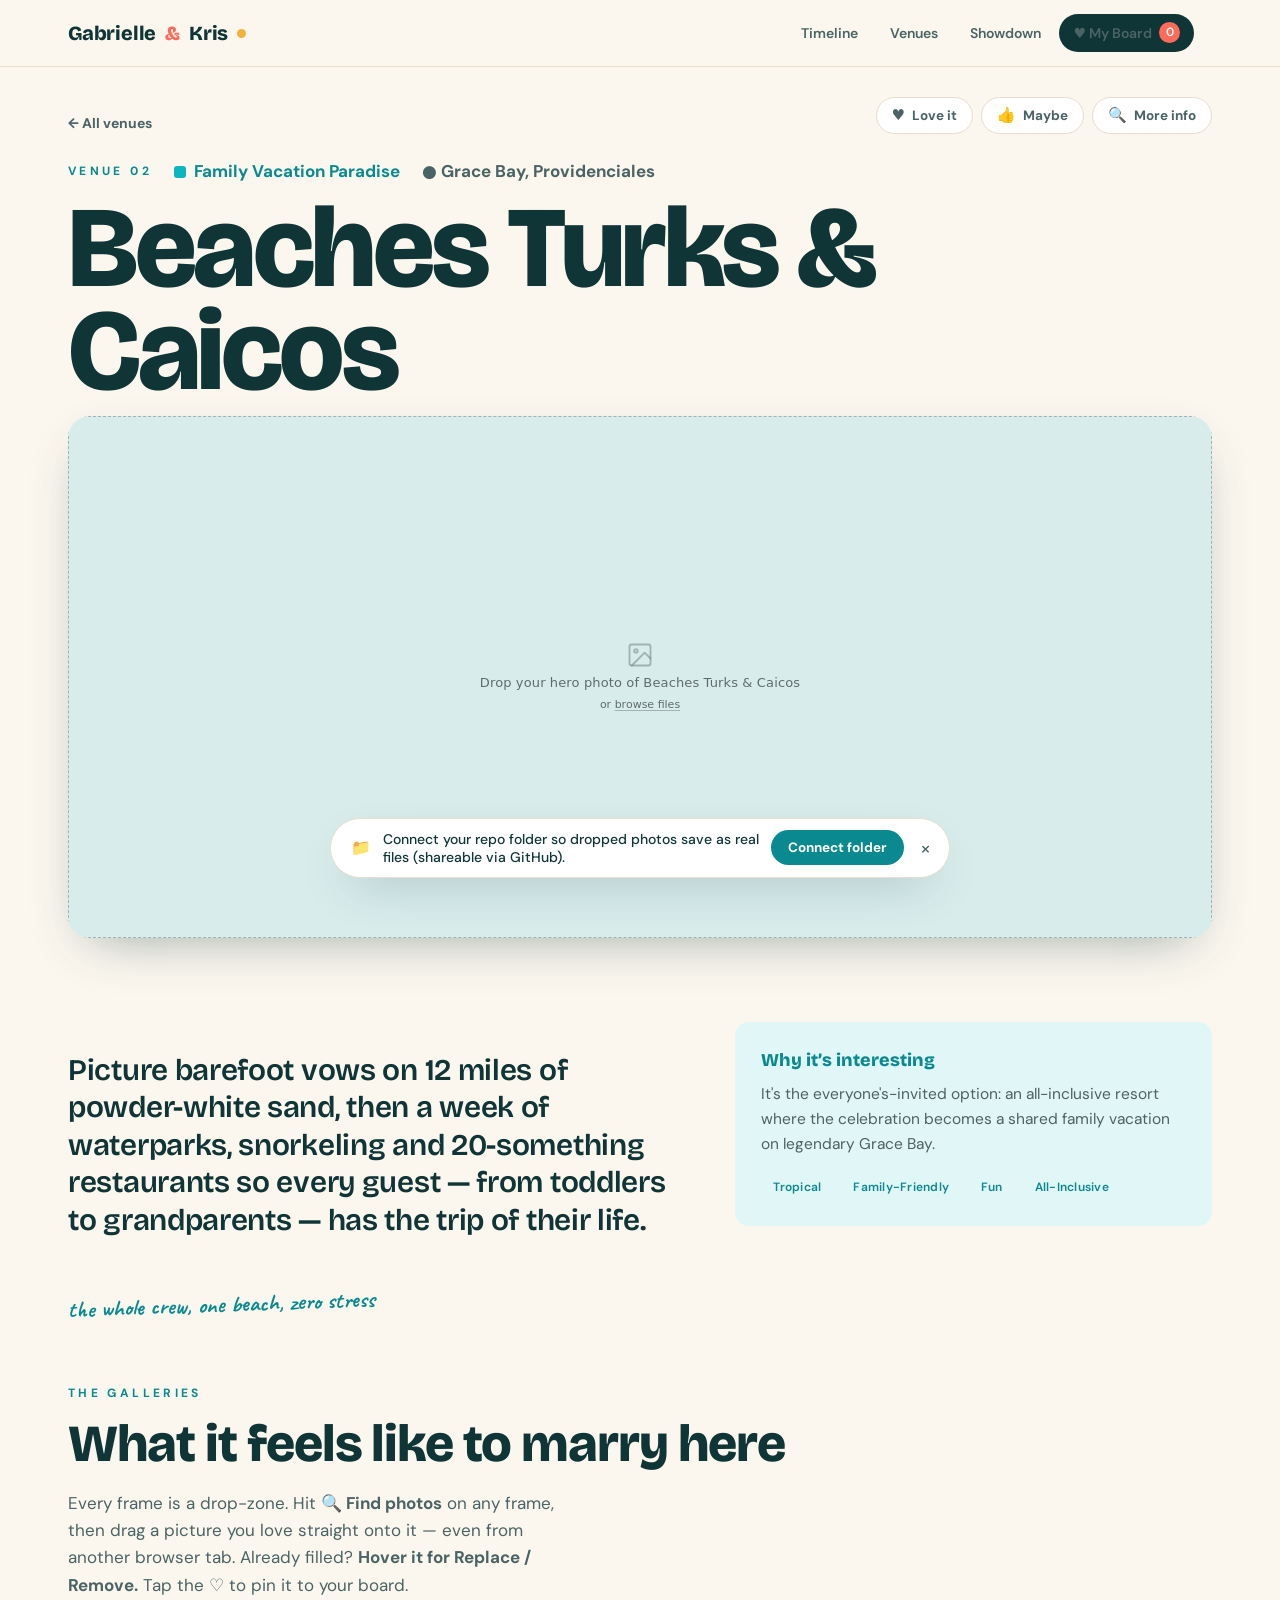
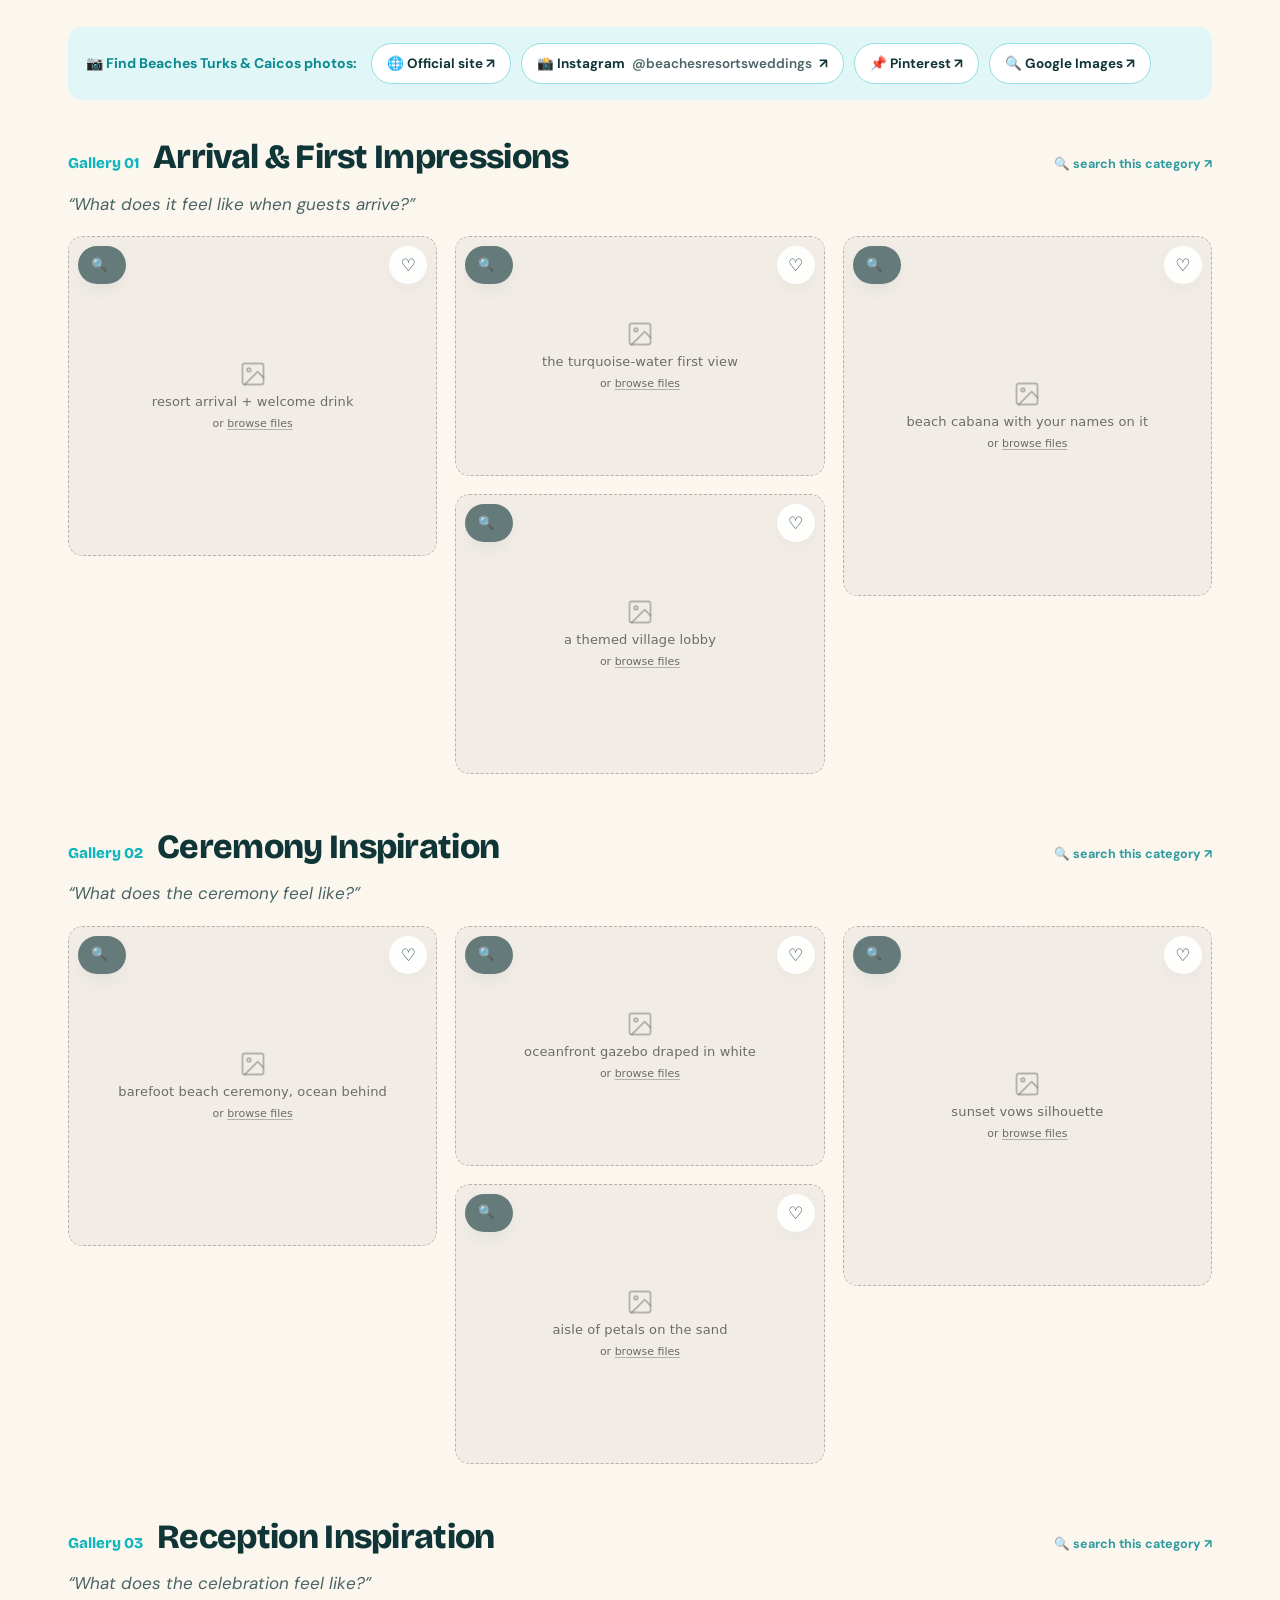
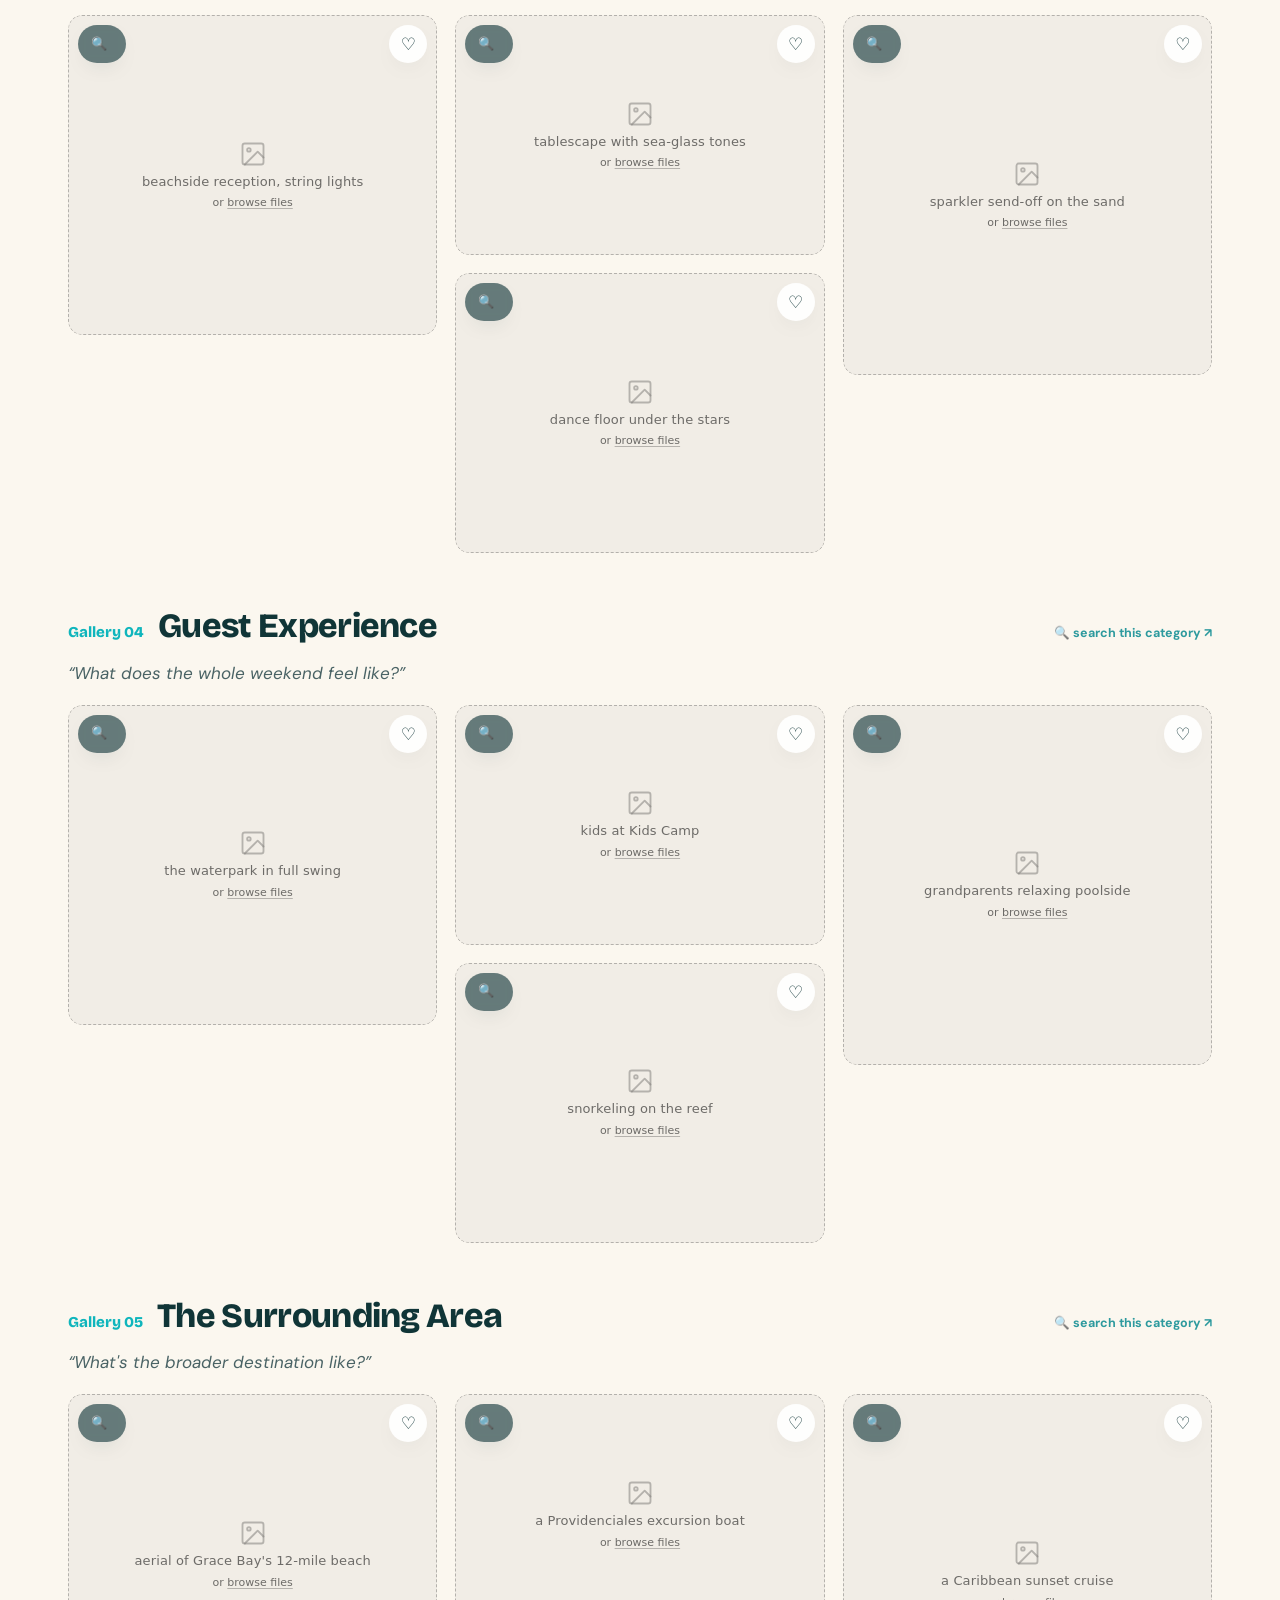
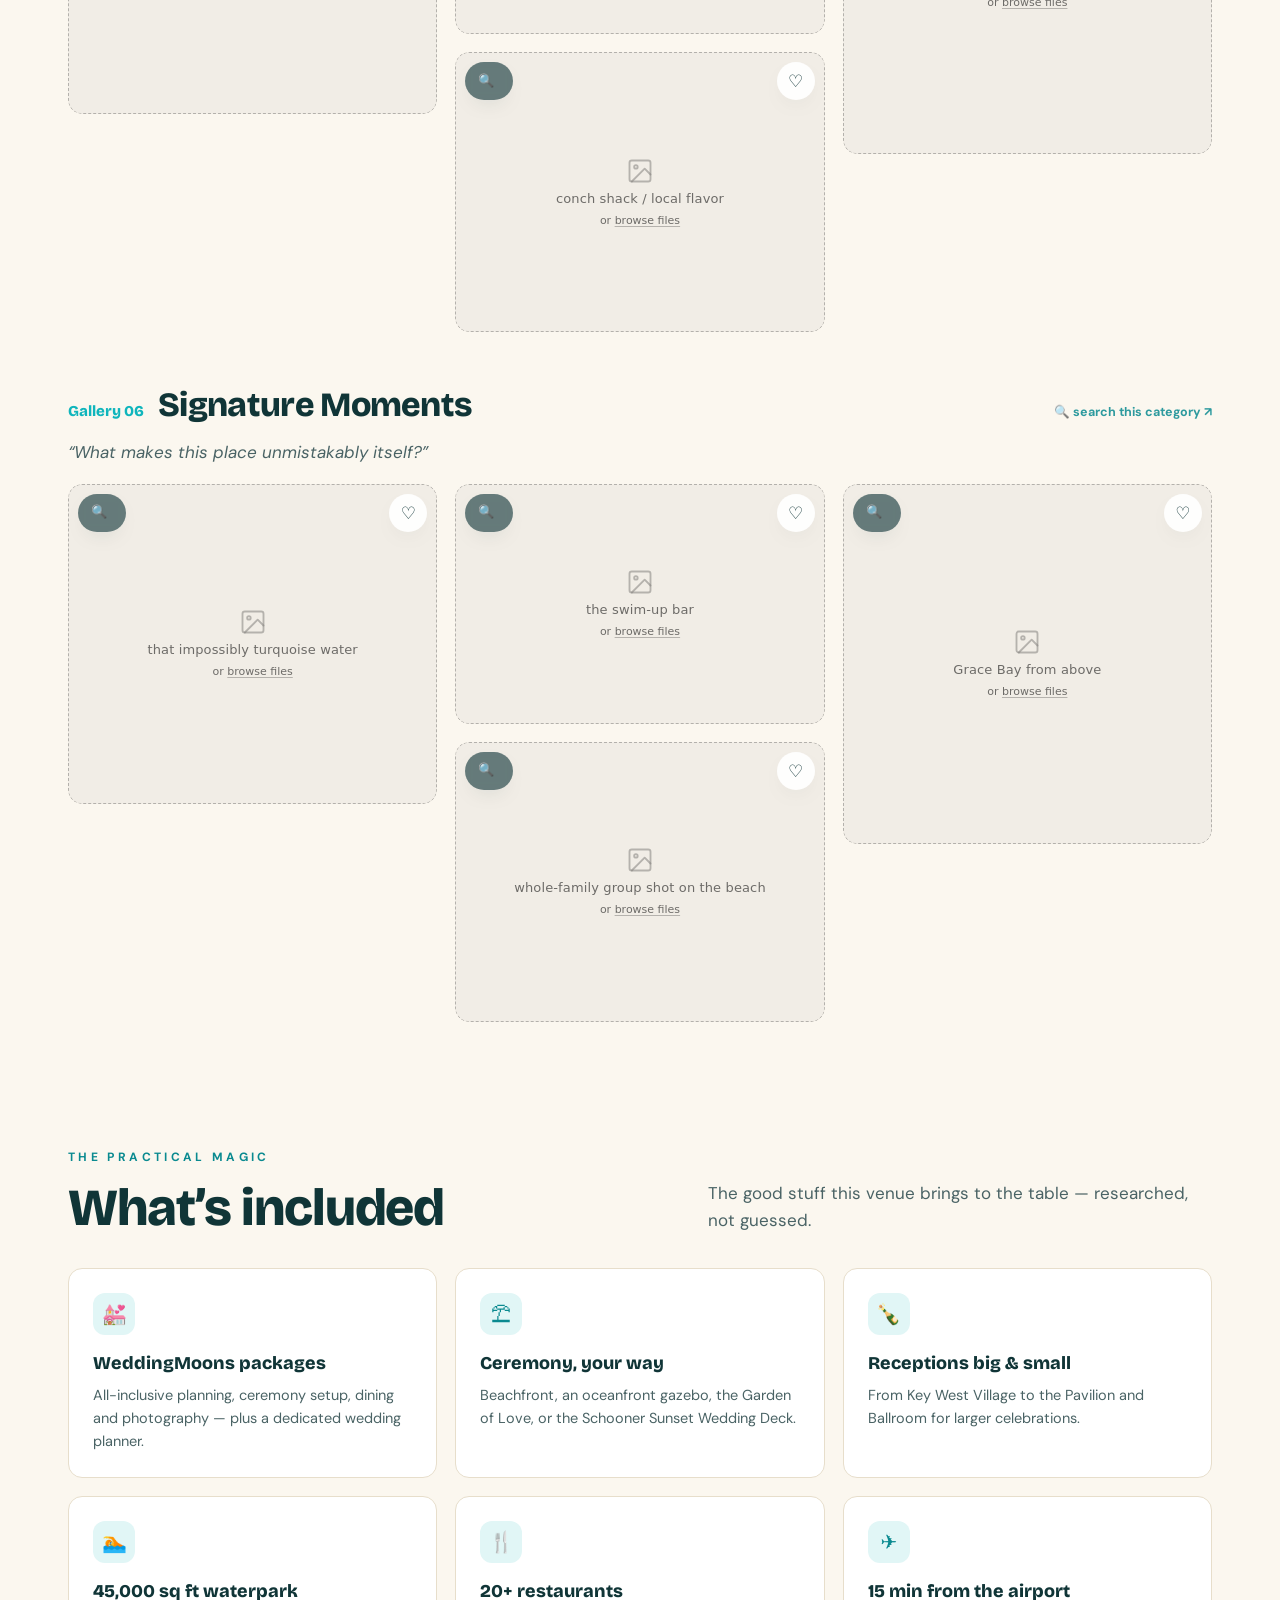
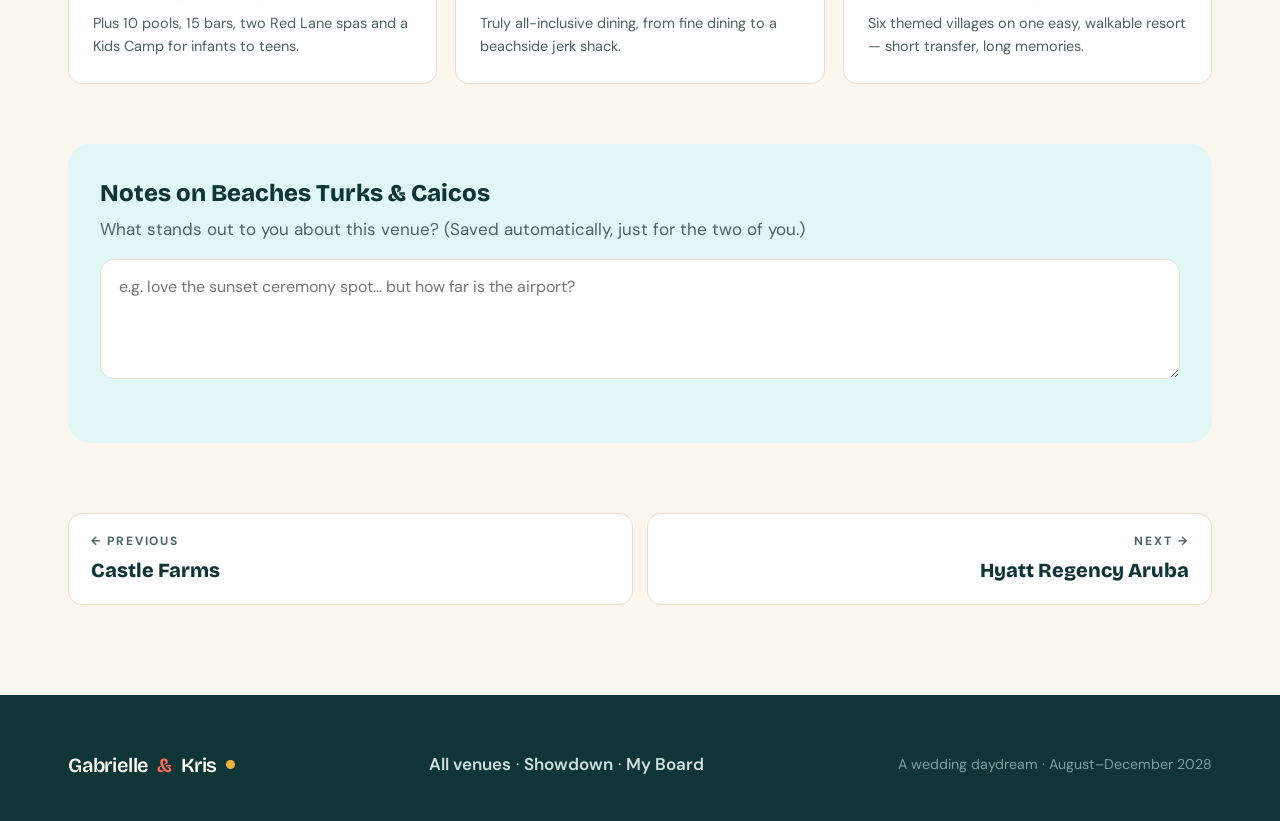
==== commit ab3f3af3: "Add Supabase backend: Google auth, shared favorites/notes/pins, photo storage Restructures the site " ====
--- a/beaches-turks.html
+++ b/beaches-turks.html
@@ -7,391 +7,7 @@
 <link rel="preconnect" href="https://fonts.googleapis.com" />
 <link rel="preconnect" href="https://fonts.gstatic.com" crossorigin />
 <link href="https://fonts.googleapis.com/css2?family=Bricolage+Grotesque:opsz,wght@12..96,400;12..96,600;12..96,700;12..96,800&family=DM+Sans:opsz,wght@9..40,400;9..40,500;9..40,700&family=Caveat:wght@600;700&display=swap" rel="stylesheet" />
-<style>
-/* =====================================================================
-   Gabrielle & Kris — Wedding Venue Explorer
-   Coastal Editorial, with joy. Shared across all pages.
-   ===================================================================== */
-
-:root{
-  /* base */
-  --cream:#FBF7EF;
-  --paper:#FFFFFF;
-  --ink:#103537;          /* deep teal-black text */
-  --ink-soft:#4A6365;
-  --line:#E7DECB;         /* hairline on cream */
-
-  /* joyful coastal accents */
-  --sea:#0FB5BC;
-  --sea-deep:#0A8A90;
-  --coral:#FF6B5A;
-  --coral-deep:#E84C3B;
-  --sun:#F4B23C;
-  --sky:#5C8BE6;
-  --palm:#3DA86A;
-  --orchid:#7E76DA;
-
-  /* venue signature hues (set per page on body[data-venue]) */
-  --accent:var(--sea);
-  --accent-deep:var(--sea-deep);
-  --accent-tint:#E4F6F6;
-
-  --maxw:1200px;
-  --r-lg:22px;
-  --r-md:14px;
-  --r-sm:8px;
-  --shadow:0 18px 50px -22px rgba(16,53,55,.45);
-  --shadow-sm:0 8px 24px -14px rgba(16,53,55,.4);
-
-  --font-display:'Bricolage Grotesque',-apple-system,system-ui,sans-serif;
-  --font-body:'DM Sans',-apple-system,system-ui,sans-serif;
-  --font-hand:'Caveat',cursive;
-}
-
-/* venue themes */
-body[data-venue="castle"]   {--accent:var(--orchid);--accent-deep:#5F57C4;--accent-tint:#ECEBFB;}
-body[data-venue="beaches"]  {--accent:var(--sea);  --accent-deep:var(--sea-deep);--accent-tint:#E1F6F6;}
-body[data-venue="hyatt"]    {--accent:var(--coral);--accent-deep:var(--coral-deep);--accent-tint:#FFE9E4;}
-body[data-venue="greatwolf"]{--accent:var(--palm); --accent-deep:#2C8552;--accent-tint:#E2F3E9;}
-body[data-venue="sandos"]   {--accent:var(--sun);  --accent-deep:#D6912A;--accent-tint:#FBEFD6;}
-
-*{box-sizing:border-box;}
-html{scroll-behavior:smooth;}
-body{
-  margin:0;background:var(--cream);color:var(--ink);
-  font-family:var(--font-body);font-size:17px;line-height:1.6;
-  -webkit-font-smoothing:antialiased;text-rendering:optimizeLegibility;
-}
-img{max-width:100%;display:block;}
-a{color:inherit;text-decoration:none;}
-button{font-family:inherit;cursor:pointer;}
-
-.wrap{max-width:var(--maxw);margin:0 auto;padding:0 28px;}
-.display{font-family:var(--font-display);font-weight:800;letter-spacing:-.02em;line-height:.95;}
-.hand{font-family:var(--font-hand);font-weight:700;}
-.kicker{font-size:12px;letter-spacing:.28em;text-transform:uppercase;font-weight:700;color:var(--accent-deep);}
-.tabnum{font-variant-numeric:tabular-nums;}
-
-/* ---------------- top nav ---------------- */
-.nav{position:sticky;top:0;z-index:50;background:rgba(251,247,239,.86);backdrop-filter:blur(12px);
-  border-bottom:1px solid var(--line);}
-.nav-in{display:flex;align-items:center;gap:8px;height:66px;}
-.brand{font-family:var(--font-display);font-weight:800;font-size:20px;letter-spacing:-.01em;display:flex;align-items:center;gap:9px;}
-.brand .amp{color:var(--coral);}
-.brand .dot{width:9px;height:9px;border-radius:50%;background:var(--sun);display:inline-block;}
-.nav-links{margin-left:auto;display:flex;align-items:center;gap:4px;}
-.nav-links a{font-size:14px;font-weight:600;padding:8px 14px;border-radius:30px;color:var(--ink-soft);transition:.16s;}
-.nav-links a:hover{color:var(--ink);background:var(--accent-tint);}
-.nav-links a.active{color:var(--ink);background:var(--accent-tint);}
-.nav-board{display:inline-flex;align-items:center;gap:7px;background:var(--ink);color:var(--cream);
-  padding:9px 16px;border-radius:30px;font-weight:700;font-size:14px;}
-.nav-board:hover{background:var(--accent-deep);color:#fff;}
-.nav-board .cnt{background:var(--coral);color:#fff;border-radius:20px;min-width:21px;height:21px;
-  display:inline-flex;align-items:center;justify-content:center;font-size:12px;padding:0 6px;}
-.nav-toggle{display:none;}
-
-/* ---------------- buttons ---------------- */
-.btn{display:inline-flex;align-items:center;gap:9px;font-weight:700;font-size:15px;
-  padding:13px 24px;border-radius:34px;border:1.5px solid var(--ink);background:transparent;color:var(--ink);
-  transition:.18s;}
-.btn:hover{background:var(--ink);color:var(--cream);transform:translateY(-1px);}
-.btn-fill{background:var(--accent-deep);border-color:var(--accent-deep);color:#fff;}
-.btn-fill:hover{background:var(--ink);border-color:var(--ink);color:var(--cream);}
-.btn-coral{background:var(--coral);border-color:var(--coral);color:#fff;}
-.btn-coral:hover{background:var(--coral-deep);border-color:var(--coral-deep);color:#fff;}
-
-/* ---------------- favorite control (love/maybe/info) ---------------- */
-.faves{display:flex;gap:8px;flex-wrap:wrap;}
-.fave{display:inline-flex;align-items:center;gap:7px;font-weight:700;font-size:13.5px;
-  padding:9px 15px;border-radius:30px;border:1.5px solid var(--line);background:var(--paper);color:var(--ink-soft);
-  transition:.16s;}
-.fave:hover{border-color:var(--ink);color:var(--ink);transform:translateY(-1px);}
-.fave .ic{font-size:15px;line-height:1;}
-.fave[data-state="love"][aria-pressed="true"]{background:var(--coral);border-color:var(--coral);color:#fff;}
-.fave[data-state="maybe"][aria-pressed="true"]{background:var(--sun);border-color:var(--sun);color:#3a2c08;}
-.fave[data-state="info"][aria-pressed="true"]{background:var(--sky);border-color:var(--sky);color:#fff;}
-
-/* mood tags / chips */
-.tags{display:flex;flex-wrap:wrap;gap:8px;}
-.tag{font-size:12px;letter-spacing:.02em;font-weight:600;padding:5px 12px;border-radius:30px;
-  background:var(--accent-tint);color:var(--accent-deep);white-space:nowrap;}
-.tag.ghost{background:transparent;border:1.5px solid var(--line);color:var(--ink-soft);}
-
-/* ---------------- toast ---------------- */
-.toast-wrap{position:fixed;bottom:24px;left:50%;transform:translateX(-50%);z-index:200;display:flex;flex-direction:column;gap:10px;align-items:center;pointer-events:none;}
-.toast{background:var(--ink);color:var(--cream);padding:13px 20px;border-radius:30px;font-weight:600;font-size:14.5px;
-  box-shadow:var(--shadow);display:flex;align-items:center;gap:10px;opacity:0;transform:translateY(14px);
-  transition:.32s cubic-bezier(.2,.8,.3,1);}
-.toast.show{opacity:1;transform:translateY(0);}
-.toast .em{font-size:17px;}
-
-/* ---------------- folder connect bar ---------------- */
-.fsbar{position:fixed;left:50%;bottom:22px;transform:translateX(-50%);z-index:180;
-  display:flex;align-items:center;gap:12px;max-width:min(620px,calc(100vw - 28px));
-  background:var(--paper);border:1px solid var(--line);border-radius:40px;
-  padding:11px 14px 11px 20px;box-shadow:var(--shadow);font-size:14px;font-weight:500;color:var(--ink);}
-.fsbar.ok{background:#E6F6EE;border-color:#BFE6CF;}
-.fsbar.warn{background:#FFF4E2;border-color:#F4D9A8;}
-.fsbar .ic{font-size:16px;line-height:1;flex:0 0 auto;}
-.fsbar span{line-height:1.3;}
-.fsbar strong{font-weight:700;}
-.fsbar .connect{flex:0 0 auto;background:var(--accent-deep);color:#fff;border:none;border-radius:30px;
-  padding:9px 17px;font-weight:700;font-size:13.5px;}
-.fsbar .connect:hover{background:var(--ink);}
-.fsbar .connect:disabled{opacity:.6;}
-.fsbar .x{flex:0 0 auto;background:none;border:none;font-size:20px;line-height:1;color:var(--ink-soft);padding:0 4px;}
-.fsbar .x:hover{color:var(--ink);}
-@media(max-width:560px){.fsbar{flex-wrap:wrap;border-radius:18px;}}
-
-/* ---------------- wave divider ---------------- */
-.wave{display:block;width:100%;height:54px;}
-
-/* ---------------- footer ---------------- */
-.foot{background:var(--ink);color:#CFE0DF;margin-top:90px;padding:54px 0 40px;}
-.foot .wrap{display:flex;flex-wrap:wrap;gap:24px;align-items:center;justify-content:space-between;}
-.foot .brand{color:var(--cream);}
-.foot a{color:#CFE0DF;font-weight:600;}
-.foot a:hover{color:#fff;}
-.foot small{color:#7FA0A0;}
-
-/* =====================================================================
-   HOME
-   ===================================================================== */
-.hero{position:relative;overflow:hidden;padding:64px 0 30px;}
-.hero .wrap{position:relative;z-index:2;}
-.hero .eyebrow{display:inline-flex;align-items:center;gap:10px;margin-bottom:22px;}
-.hero .eyebrow .pin{width:10px;height:10px;border-radius:50%;background:var(--coral);}
-.hero h1{font-family:var(--font-display);font-weight:800;letter-spacing:-.03em;line-height:.92;
-  font-size:clamp(44px,8vw,104px);margin:0 0 18px;max-width:14ch;}
-.hero h1 .c1{color:var(--sea);}
-.hero h1 .c2{color:var(--coral);}
-.hero h1 .c3{color:var(--sun);}
-.hero .lede{font-size:clamp(18px,2.2vw,23px);max-width:46ch;color:var(--ink-soft);margin:0 0 30px;}
-.hero .meta{display:flex;flex-wrap:wrap;gap:10px 26px;align-items:center;font-weight:700;}
-.hero .meta .chip{display:inline-flex;align-items:center;gap:9px;background:var(--paper);border:1px solid var(--line);
-  padding:9px 16px;border-radius:30px;font-size:14px;box-shadow:var(--shadow-sm);}
-.hero .meta .chip .sq{width:11px;height:11px;border-radius:3px;}
-.blob{position:absolute;border-radius:50%;filter:blur(2px);opacity:.5;z-index:1;}
-.blob.b1{width:340px;height:340px;background:radial-gradient(circle,var(--sun),transparent 70%);top:-90px;right:-40px;}
-.blob.b2{width:300px;height:300px;background:radial-gradient(circle,var(--sea),transparent 70%);bottom:-120px;left:40%;opacity:.32;}
-
-/* section heading */
-.sec{padding:30px 0;}
-.sec-head{display:flex;align-items:flex-end;justify-content:space-between;gap:20px;flex-wrap:wrap;margin-bottom:34px;}
-.sec-head h2{font-family:var(--font-display);font-weight:800;letter-spacing:-.02em;font-size:clamp(30px,4.4vw,52px);margin:.25em 0 0;line-height:1;}
-.sec-head p{margin:0;color:var(--ink-soft);max-width:42ch;}
-
-/* ---------------- timeline ---------------- */
-.timeline{background:var(--paper);border-top:1px solid var(--line);border-bottom:1px solid var(--line);}
-.tl-track{display:grid;grid-template-columns:repeat(5,1fr);gap:18px;}
-.tl-phase{position:relative;padding-top:34px;}
-.tl-phase .node{position:absolute;top:0;left:0;width:22px;height:22px;border-radius:50%;background:var(--cream);
-  border:3px solid var(--ph,var(--sea));}
-.tl-phase .bar{position:absolute;top:9px;left:22px;right:-18px;height:3px;background:var(--line);}
-.tl-phase:last-child .bar{display:none;}
-.tl-phase .ph-num{font-family:var(--font-display);font-weight:800;font-size:13px;letter-spacing:.18em;color:var(--ph,var(--sea));text-transform:uppercase;}
-.tl-phase h3{font-family:var(--font-display);font-weight:800;font-size:21px;line-height:1.05;margin:8px 0 4px;letter-spacing:-.01em;}
-.tl-phase .when{font-size:13px;font-weight:700;color:var(--ink-soft);margin-bottom:10px;}
-.tl-phase ul{margin:0;padding:0;list-style:none;display:flex;flex-direction:column;gap:5px;}
-.tl-phase li{font-size:13.5px;color:var(--ink-soft);padding-left:16px;position:relative;}
-.tl-phase li::before{content:"";position:absolute;left:0;top:9px;width:6px;height:6px;border-radius:50%;background:var(--ph,var(--sea));opacity:.6;}
-.tl-phase.key{isolation:isolate;}
-.tl-phase.key::before{content:"";position:absolute;inset:-16px -14px;border-radius:var(--r-md);z-index:-1;background:color-mix(in srgb, var(--ph,var(--sea)) 14%, white);}
-.ph-badge{display:inline-flex;align-items:center;gap:6px;font-size:10.5px;font-weight:800;letter-spacing:.08em;text-transform:uppercase;
-  background:var(--coral);color:#fff;padding:4px 11px;border-radius:20px;margin-bottom:10px;}
-.ph-badge .pulse{width:7px;height:7px;border-radius:50%;background:#fff;animation:pulse 1.6s infinite;}
-@keyframes pulse{0%,100%{opacity:.4}50%{opacity:1}}
-.tl-callout{margin-top:14px;display:flex;align-items:center;gap:12px;background:var(--ink);color:var(--cream);
-  border-radius:var(--r-md);padding:16px 22px;font-weight:600;}
-.tl-callout .big{font-family:var(--font-hand);font-size:26px;color:var(--sun);line-height:1;}
-
-/* ---------------- venue grid ---------------- */
-.venues{padding:46px 0;}
-.vgrid{display:grid;grid-template-columns:repeat(2,1fr);gap:30px;}
-.vgrid .vcard:first-child{grid-column:1 / -1;}
-.vcard{position:relative;background:var(--paper);border:1px solid var(--line);border-radius:var(--r-lg);overflow:hidden;
-  box-shadow:var(--shadow-sm);transition:transform .2s, box-shadow .2s;display:flex;flex-direction:column;}
-.vcard:hover{transform:translateY(-4px);box-shadow:var(--shadow);}
-.vcard.feat{flex-direction:row;}
-.vcard .vmedia{position:relative;background:color-mix(in srgb, var(--vc,var(--sea)) 12%, white);}
-.vcard .vmedia image-slot{width:100%;height:100%;display:block;}
-.vcard:not(.feat) .vmedia{height:300px;}
-.vcard.feat .vmedia{flex:1 1 56%;min-height:430px;}
-.vcard .vbody{padding:26px 28px 28px;display:flex;flex-direction:column;gap:13px;}
-.vcard.feat .vbody{flex:1 1 44%;justify-content:center;padding:40px;}
-.vcard .vnum{position:absolute;top:16px;left:18px;z-index:3;font-family:var(--font-display);font-weight:800;
-  font-size:14px;letter-spacing:.1em;color:#fff;background:rgba(16,53,55,.5);backdrop-filter:blur(4px);
-  padding:5px 12px;border-radius:30px;}
-.vcard .theme{display:inline-flex;align-items:center;gap:8px;font-weight:700;font-size:13px;color:var(--vc-deep,var(--sea-deep));}
-.vcard .theme .sq{width:10px;height:10px;border-radius:3px;background:var(--vc,var(--sea));}
-.vcard h3{font-family:var(--font-display);font-weight:800;letter-spacing:-.02em;line-height:.96;margin:0;
-  font-size:clamp(28px,3.4vw,40px);}
-.vcard .vloc{font-size:14px;font-weight:600;color:var(--ink-soft);margin-top:-4px;}
-.vcard .vline{color:var(--ink-soft);font-size:15.5px;margin:2px 0 4px;}
-.vcard .vfoot{display:flex;align-items:center;justify-content:space-between;gap:14px;margin-top:6px;flex-wrap:wrap;}
-.vcard .explore{display:inline-flex;align-items:center;gap:7px;font-weight:700;color:var(--vc-deep,var(--sea-deep));}
-.vcard .explore .arr{transition:transform .18s;}
-.vcard:hover .explore .arr{transform:translateX(4px);}
-
-/* CTA band */
-.cta{margin:30px 0 0;}
-.cta .box{background:var(--ink);color:var(--cream);border-radius:var(--r-lg);padding:54px 48px;
-  display:flex;flex-wrap:wrap;gap:26px;align-items:center;justify-content:space-between;position:relative;overflow:hidden;}
-.cta h2{font-family:var(--font-display);font-weight:800;font-size:clamp(28px,3.6vw,42px);margin:0;max-width:18ch;letter-spacing:-.02em;}
-.cta .conf{position:absolute;width:14px;height:14px;border-radius:3px;opacity:.9;}
-
-/* =====================================================================
-   VENUE PAGE
-   ===================================================================== */
-.vhero{position:relative;padding:30px 0 0;}
-.vhero .top{display:flex;flex-wrap:wrap;gap:18px;align-items:flex-end;justify-content:space-between;margin-bottom:24px;}
-.back{display:inline-flex;align-items:center;gap:8px;font-weight:700;color:var(--ink-soft);font-size:14px;}
-.back:hover{color:var(--ink);}
-.vhero h1{font-family:var(--font-display);font-weight:800;letter-spacing:-.03em;line-height:.9;
-  font-size:clamp(48px,9vw,120px);margin:.1em 0;}
-.vhero .sub{display:flex;flex-wrap:wrap;gap:10px 22px;align-items:center;font-weight:700;color:var(--ink-soft);margin-bottom:8px;}
-.vhero .sub .theme{color:var(--accent-deep);display:inline-flex;align-items:center;gap:8px;}
-.vhero .sub .sq{width:12px;height:12px;border-radius:3px;background:var(--accent);}
-.vhero-media{position:relative;border-radius:var(--r-lg);overflow:hidden;height:min(58vh,540px);background:var(--accent-tint);box-shadow:var(--shadow);}
-.vhero-media image-slot{width:100%;height:100%;}
-.vhero .ribbon{position:absolute;right:22px;top:22px;z-index:4;}
-
-/* intro split */
-.vintro{padding:54px 0 20px;display:grid;grid-template-columns:1.3fr 1fr;gap:48px;align-items:start;}
-.vintro .lead{font-family:var(--font-display);font-weight:600;font-size:clamp(22px,2.8vw,30px);line-height:1.25;letter-spacing:-.01em;}
-.vintro .why{background:var(--accent-tint);border-radius:var(--r-md);padding:24px 26px;}
-.vintro .why h4{margin:0 0 8px;font-family:var(--font-display);font-weight:800;font-size:18px;color:var(--accent-deep);}
-.vintro .why p{margin:0;color:var(--ink-soft);font-size:15.5px;}
-.vintro .note{font-family:var(--font-hand);font-size:23px;color:var(--accent-deep);transform:rotate(-2deg);margin-top:18px;display:inline-block;}
-
-/* gallery */
-.gal{padding:34px 0;}
-.gal-cat{margin-bottom:46px;}
-.gal-cat .ghead{display:flex;align-items:baseline;gap:14px;margin-bottom:6px;}
-.gal-cat .gn{font-family:var(--font-display);font-weight:800;color:var(--accent);font-size:15px;}
-.gal-cat h3{font-family:var(--font-display);font-weight:800;font-size:clamp(24px,3vw,34px);letter-spacing:-.02em;margin:0;}
-.gal-cat .gq{color:var(--ink-soft);font-style:italic;margin:2px 0 18px;}
-.masonry{column-count:3;column-gap:18px;}
-.masonry .cell{break-inside:avoid;margin-bottom:18px;position:relative;}
-.masonry image-slot{width:100%;border-radius:var(--r-md);overflow:hidden;display:block;}
-.cell .pinbtn{position:absolute;top:10px;right:10px;z-index:5;width:38px;height:38px;border-radius:50%;border:none;
-  background:rgba(255,255,255,.92);color:var(--ink);font-size:17px;display:flex;align-items:center;justify-content:center;
-  box-shadow:var(--shadow-sm);transition:.16s;}
-.cell .pinbtn:hover{transform:scale(1.1);}
-.cell .pinbtn.pinned{background:var(--coral);color:#fff;}
-
-/* find-photos source bar */
-.srcbar{display:flex;flex-wrap:wrap;align-items:center;gap:10px;margin:-6px 0 30px;padding:16px 18px;
-  background:var(--accent-tint);border-radius:var(--r-md);}
-.srclabel{font-weight:700;font-size:14px;color:var(--accent-deep);margin-right:4px;}
-.srcbtn{display:inline-flex;align-items:center;gap:7px;font-weight:700;font-size:13.5px;
-  padding:9px 15px;border-radius:30px;background:var(--paper);border:1.5px solid color-mix(in srgb, var(--accent) 45%, white);color:var(--ink);transition:.16s;}
-.srcbtn:hover{border-color:var(--accent-deep);transform:translateY(-1px);box-shadow:var(--shadow-sm);}
-.srcbtn .muted{font-weight:600;color:var(--ink-soft);}
-.catsearch{margin-left:auto;font-weight:700;font-size:12.5px;color:var(--accent-deep);opacity:.85;white-space:nowrap;}
-.catsearch:hover{opacity:1;text-decoration:underline;}
-
-/* per-slot find button */
-.cell .findbtn{position:absolute;top:10px;left:10px;z-index:5;display:inline-flex;align-items:center;gap:6px;
-  height:38px;padding:0 13px;border-radius:30px;background:rgba(16,53,55,.62);backdrop-filter:blur(5px);
-  color:#fff;font-size:13px;font-weight:700;box-shadow:var(--shadow-sm);transition:.16s;}
-.cell .findbtn span{max-width:0;overflow:hidden;white-space:nowrap;opacity:0;transition:.18s;}
-.cell:hover .findbtn span{max-width:90px;opacity:1;}
-.cell .findbtn:hover{background:var(--accent-deep);}
-
-@media(max-width:760px){.masonry{column-count:2;}}
-
-/* included */
-.incl{padding:40px 0;}
-.incl-grid{display:grid;grid-template-columns:repeat(3,1fr);gap:18px;}
-.incl-card{background:var(--paper);border:1px solid var(--line);border-radius:var(--r-md);padding:24px;}
-.incl-card .ic{width:42px;height:42px;border-radius:12px;background:var(--accent-tint);color:var(--accent-deep);
-  display:flex;align-items:center;justify-content:center;font-size:20px;margin-bottom:14px;}
-.incl-card h4{font-family:var(--font-display);font-weight:800;font-size:18px;margin:0 0 6px;}
-.incl-card p{margin:0;color:var(--ink-soft);font-size:14.5px;}
-
-/* notes */
-.notes{padding:20px 0 10px;}
-.notes .box{background:var(--accent-tint);border-radius:var(--r-lg);padding:30px 32px;}
-.notes h3{font-family:var(--font-display);font-weight:800;font-size:24px;margin:0 0 4px;}
-.notes .prompt{color:var(--ink-soft);margin:0 0 16px;}
-.notes textarea{width:100%;min-height:120px;border:1.5px solid var(--line);border-radius:var(--r-md);background:var(--paper);
-  padding:16px 18px;font-family:inherit;font-size:16px;color:var(--ink);resize:vertical;}
-.notes textarea:focus{outline:none;border-color:var(--accent);}
-.notes .saved{font-size:13px;font-weight:600;color:var(--accent-deep);margin-top:8px;height:18px;}
-
-/* venue nav (prev/next) */
-.vnav{display:flex;justify-content:space-between;gap:14px;padding:30px 0 0;}
-.vnav a{flex:1;background:var(--paper);border:1px solid var(--line);border-radius:var(--r-md);padding:18px 22px;transition:.18s;}
-.vnav a:hover{border-color:var(--ink);transform:translateY(-2px);}
-.vnav .lbl{font-size:12px;letter-spacing:.16em;text-transform:uppercase;font-weight:700;color:var(--ink-soft);}
-.vnav .nm{font-family:var(--font-display);font-weight:800;font-size:20px;margin-top:2px;}
-.vnav a.next{text-align:right;}
-
-/* =====================================================================
-   SHOWDOWN
-   ===================================================================== */
-.sd-hero{padding:54px 0 20px;text-align:center;}
-.sd-hero h1{font-family:var(--font-display);font-weight:800;letter-spacing:-.03em;font-size:clamp(40px,7vw,84px);margin:.15em auto;max-width:16ch;line-height:.95;}
-.sd-hero p{color:var(--ink-soft);max-width:50ch;margin:0 auto;font-size:18px;}
-.sd-filter{display:flex;flex-wrap:wrap;gap:10px;justify-content:center;margin:30px 0;}
-.sd-row{margin-bottom:40px;}
-.sd-row .rhead{display:flex;align-items:center;gap:14px;margin-bottom:14px;}
-.sd-row .rsq{width:18px;height:18px;border-radius:5px;}
-.sd-row h3{font-family:var(--font-display);font-weight:800;font-size:26px;margin:0;letter-spacing:-.01em;}
-.sd-row .rloc{color:var(--ink-soft);font-weight:600;font-size:14px;}
-.sd-strip{display:grid;grid-auto-flow:column;grid-auto-columns:minmax(230px,1fr);gap:14px;overflow-x:auto;padding-bottom:12px;scroll-snap-type:x mandatory;}
-.sd-strip image-slot{height:240px;border-radius:var(--r-md);scroll-snap-align:start;}
-
-/* =====================================================================
-   BOARD
-   ===================================================================== */
-.bd-hero{padding:48px 0 10px;}
-.bd-hero h1{font-family:var(--font-display);font-weight:800;letter-spacing:-.03em;font-size:clamp(40px,7vw,80px);margin:.1em 0;line-height:.95;}
-.bd-hero p{color:var(--ink-soft);max-width:48ch;font-size:18px;}
-.board-masonry{column-count:4;column-gap:18px;margin-top:24px;}
-.board-masonry .cell{break-inside:avoid;margin-bottom:18px;position:relative;}
-.board-masonry image-slot{width:100%;border-radius:var(--r-md);}
-.bd-cap{font-family:var(--font-hand);font-size:19px;color:var(--ink-soft);margin-top:4px;text-align:center;}
-.empty{text-align:center;padding:80px 20px;color:var(--ink-soft);}
-.empty .em{font-size:54px;}
-.empty h3{font-family:var(--font-display);font-weight:800;font-size:26px;color:var(--ink);margin:14px 0 6px;}
-
-/* verdict summary on board */
-.verdict{display:grid;grid-template-columns:repeat(5,1fr);gap:14px;margin:10px 0 36px;}
-.vcell{background:var(--paper);border:1px solid var(--line);border-radius:var(--r-md);padding:18px;text-align:center;}
-.vcell .vsq{width:14px;height:14px;border-radius:4px;margin:0 auto 8px;}
-.vcell .vn{font-family:var(--font-display);font-weight:800;font-size:16px;line-height:1.1;}
-.vcell .vstate{font-size:13px;font-weight:700;margin-top:8px;padding:4px 10px;border-radius:20px;display:inline-block;}
-.vstate.love{background:var(--coral);color:#fff;}
-.vstate.maybe{background:var(--sun);color:#3a2c08;}
-.vstate.info{background:var(--sky);color:#fff;}
-.vstate.none{background:var(--line);color:var(--ink-soft);}
-
-@media(max-width:980px){
-  .board-masonry{column-count:3;}
-  .vintro{grid-template-columns:1fr;gap:26px;}
-  .incl-grid{grid-template-columns:repeat(2,1fr);}
-  .tl-track{grid-template-columns:repeat(2,1fr);gap:30px 22px;}
-  .tl-phase .bar{display:none;}
-  .verdict{grid-template-columns:repeat(3,1fr);}
-}
-@media(max-width:760px){
-  .nav-links{position:fixed;inset:66px 0 auto 0;flex-direction:column;background:var(--cream);border-bottom:1px solid var(--line);
-    padding:12px 24px;gap:4px;display:none;}
-  .nav-links.open{display:flex;}
-  .nav-links a{padding:12px;}
-  .nav-toggle{display:inline-flex;margin-left:auto;background:none;border:none;font-size:24px;}
-  .vgrid{grid-template-columns:1fr;}
-  .vcard.feat{flex-direction:column;}
-  .vcard.feat .vmedia{min-height:280px;}
-  .masonry{column-count:2;}
-  .board-masonry{column-count:2;}
-  .verdict{grid-template-columns:repeat(2,1fr);}
-}
-@media(max-width:560px){.masonry{column-count:1;}.tl-track{grid-template-columns:1fr;}}
-
-</style>
+<link rel="stylesheet" href="styles.css" />
 </head>
 <body data-venue="beaches" data-venue-id="beaches" data-page="venue">
 
@@ -405,6 +21,7 @@
       <a href="showdown.html">Showdown</a>
       <a class="nav-board" href="board.html">&#9829; My Board <span class="cnt">0</span></a>
     </nav>
+    <div class="auth-area"></div>
   </div>
 </header>
 
@@ -418,1010 +35,11 @@
   </div>
 </footer>
 
-<script>
-/* BEGIN USAGE */
-/**
- * <image-slot> — user-fillable image placeholder.
- *
- * Drop this into a deck, mockup, or page wherever you want the user to
- * supply an image. You control the slot's shape and size; the user fills it
- * by dragging an image file onto it (or clicking to browse). The dropped
- * image persists across reloads via a .image-slots.state.json sidecar —
- * same read-via-fetch / write-via-window.omelette pattern as
- * design_canvas.jsx, so the filled slot shows on share links, downloaded
- * zips, and PPTX export. Outside the omelette runtime the slot is read-only.
- *
- * The host bridge only allows sidecar writes at the project root, so the
- * HTML that uses this component is assumed to live at the project root too
- * (same constraint as design_canvas.jsx).
- *
- * Attributes:
- *   id           Persistence key. REQUIRED for the drop to survive reload —
- *                every slot on the page needs a distinct id.
- *   shape        'rect' | 'rounded' | 'circle' | 'pill'   (default 'rounded')
- *                'circle' applies 50% border-radius; on a non-square slot
- *                that's an ellipse — set equal width and height for a true
- *                circle.
- *   radius       Corner radius in px for 'rounded'.       (default 12)
- *   mask         Any CSS clip-path value. Overrides `shape` — use this for
- *                hexagons, blobs, arbitrary polygons.
- *   fit          object-fit: cover | contain | fill.       (default 'cover')
- *                With cover (the default) double-clicking the filled slot
- *                enters a reframe mode: the whole image spills past the mask
- *                (translucent outside, opaque inside), drag to reposition,
- *                corner-drag to scale. The crop persists alongside the image
- *                in the sidecar. contain/fill stay static.
- *   position     object-position for fit=contain|fill.     (default '50% 50%')
- *   placeholder  Empty-state caption.                      (default 'Drop an image')
- *   src          Optional initial/fallback image URL. A user drop overrides
- *                it; clearing the drop reveals src again.
- *
- * Size and layout come from ordinary CSS on the element — width/height
- * inline or from a parent grid — so it composes with any layout.
- *
- * Usage:
- *   <image-slot id="hero"   style="width:800px;height:450px" shape="rounded" radius="20"
- *               placeholder="Drop a hero image"></image-slot>
- *   <image-slot id="avatar" style="width:120px;height:120px" shape="circle"></image-slot>
- *   <image-slot id="kite"   style="width:300px;height:300px"
- *               mask="polygon(50% 0, 100% 50%, 50% 100%, 0 50%)"></image-slot>
- */
-/* END USAGE */
-
-(() => {
-  const STATE_FILE = '.image-slots.state.json';
-  // 2× a ~600px slot in a 1920-wide deck — retina-sharp without making the
-  // sidecar enormous. A 1200px WebP at q=0.85 is ~150-300KB.
-  const MAX_DIM = 1200;
-  // Raster formats only. SVG is excluded (can carry script; createImageBitmap
-  // on SVG blobs is inconsistent). GIF is excluded because the canvas
-  // re-encode keeps only the first frame, so an animated GIF would silently
-  // go still — better to reject than surprise.
-  const ACCEPT = ['image/png', 'image/jpeg', 'image/webp', 'image/avif'];
-
-  // ── Persistence: real image files + File System Access ──────────────────
-  // Photos become REAL FILES in an images/ folder, so the site is shareable
-  // via GitHub with no build/bake step, and any visitor (incl. GitHub Pages)
-  // sees them. Three layers:
-  //   • DISPLAY — on load we fetch images/manifest.json → { id:{f,s,x,y} } and
-  //     point each slot at images/<f>. Pure static; viewing needs no write
-  //     access. Works for everyone you share the repo with.
-  //   • EDITING (you, locally) — the File System Access API writes the dropped
-  //     image into <repo>/images/<id>.<ext> and rewrites images/manifest.json
-  //     on disk. Commit + push and it's live for all. No extra step.
-  //   • FALLBACK — if the browser lacks File System Access or no folder is
-  //     connected yet, the drop is kept in IndexedDB so it still shows on your
-  //     machine; connecting the folder flushes those to disk automatically.
-  const subs = new Set();
-  let slots = {};        // id -> {u,s,x,y}  (u: relative path or data: URL)
-  let manifest = {};     // id -> {f,s,x,y}  committed files (from disk)
-  const tombstones = new Set();
-  let loaded = false;
-  let loadP = null;
-  const num = (v, d) => (Number.isFinite(v) ? v : d);
-  const QS = (typeof location !== 'undefined' ? location.search : '') || '';
-
-  // --- IndexedDB: dir handle (meta) + local fallback drops (slots) ---
-  const DB_NAME = 'wed-image-slots';
-  let dbP = null;
-  function openDB() {
-    if (dbP) return dbP;
-    dbP = new Promise((resolve) => {
-      let req;
-      try { req = indexedDB.open(DB_NAME, 2); }
-      catch (e) { resolve(null); return; }
-      req.onupgradeneeded = () => {
-        const db = req.result;
-        if (!db.objectStoreNames.contains('slots')) db.createObjectStore('slots');
-        if (!db.objectStoreNames.contains('meta')) db.createObjectStore('meta');
-      };
-      req.onsuccess = () => resolve(req.result);
-      req.onerror = () => resolve(null);
-    });
-    return dbP;
-  }
-  function txReq(store, mode, run) {
-    return openDB().then((db) => {
-      if (!db) return null;
-      return new Promise((resolve) => {
-        let tx;
-        try { tx = db.transaction(store, mode); }
-        catch (e) { resolve(null); return; }
-        let req;
-        try { req = run(tx.objectStore(store)); }
-        catch (e) { resolve(null); return; }
-        tx.onabort = tx.onerror = () => resolve(null);
-        if (req && 'onsuccess' in req) { req.onsuccess = () => resolve(req.result); }
-        else { tx.oncomplete = () => resolve(true); }
-      });
-    });
-  }
-  const metaGet = (k) => txReq('meta', 'readonly', (s) => s.get(k));
-  const metaSet = (k, v) => txReq('meta', 'readwrite', (s) => { s.put(v, k); });
-  const slotsPut = (k, v) => txReq('slots', 'readwrite', (s) => { s.put(v, k); });
-  const slotsDel = (k) => txReq('slots', 'readwrite', (s) => { s.delete(k); });
-  function slotsAll() {
-    return openDB().then((db) => {
-      if (!db) return null;
-      return new Promise((resolve) => {
-        const out = {};
-        let tx;
-        try { tx = db.transaction('slots', 'readonly'); }
-        catch (e) { resolve(null); return; }
-        const req = tx.objectStore('slots').openCursor();
-        req.onsuccess = () => { const c = req.result; if (c) { out[c.key] = c.value; c.continue(); } else resolve(out); };
-        req.onerror = () => resolve(out);
-      });
-    });
-  }
-
-  // --- File System Access ---
-  const FS = {
-    supported: (typeof window !== 'undefined' && 'showDirectoryPicker' in window),
-    root: null, ready: false,
-  };
-  const fsSubs = new Set();
-  const fsNotify = () => fsSubs.forEach((fn) => { try { fn(); } catch (e) {} });
-
-  async function fsVerify(h, withPrompt) {
-    if (!h || !h.queryPermission) return false;
-    const opts = { mode: 'readwrite' };
-    let p = await h.queryPermission(opts);
-    if (p !== 'granted' && withPrompt && h.requestPermission) p = await h.requestPermission(opts);
-    return p === 'granted';
-  }
-  async function fsRestore() {
-    if (!FS.supported) return;
-    try {
-      const h = await metaGet('dir');
-      if (h) { FS.root = h; FS.ready = await fsVerify(h, false); }
-    } catch (e) {}
-  }
-  async function fsImagesDir(create) {
-    if (!FS.root) return null;
-    return FS.root.getDirectoryHandle('images', { create: !!create });
-  }
-  async function fsWriteImage(id, blob, ext) {
-    const dir = await fsImagesDir(true);
-    const name = id + '.' + ext;
-    const fh = await dir.getFileHandle(name, { create: true });
-    const w = await fh.createWritable();
-    await w.write(blob); await w.close();
-    return name;
-  }
-  async function fsDeleteImage(name) {
-    try { const dir = await fsImagesDir(false); if (dir) await dir.removeEntry(name); } catch (e) {}
-  }
-  async function fsWriteManifest() {
-    const dir = await fsImagesDir(true);
-    const fh = await dir.getFileHandle('manifest.json', { create: true });
-    const w = await fh.createWritable();
-    await w.write(JSON.stringify(manifest)); await w.close();
-  }
-  function dataUrlToBlob(durl) {
-    const i = durl.indexOf(',');
-    const mime = (durl.slice(0, i).match(/data:([^;]+)/) || [])[1] || 'image/jpeg';
-    const bin = atob(durl.slice(i + 1));
-    const arr = new Uint8Array(bin.length);
-    for (let j = 0; j < bin.length; j++) arr[j] = bin.charCodeAt(j);
-    return new Blob([arr], { type: mime });
-  }
-  const extFor = (mime) => mime === 'image/webp' ? 'webp' : mime === 'image/png' ? 'png'
-    : mime === 'image/avif' ? 'avif' : 'jpg';
-
-  // Push any IndexedDB-held drops to disk once a folder is connected.
-  async function fsFlush() {
-    if (!FS.ready) return;
-    const all = await slotsAll();
-    if (all) {
-      for (const id in all) {
-        const v = all[id];
-        if (v && v.__del) { const m = manifest[id]; if (m) { delete manifest[id]; await fsDeleteImage(m.f); } await slotsDel(id); continue; }
-        if (v && v.u && /^data:image\//i.test(v.u)) {
-          try {
-            const blob = dataUrlToBlob(v.u);
-            const name = await fsWriteImage(id, blob, extFor(blob.type));
-            manifest[id] = { f: name, s: num(v.s, 1), x: num(v.x, 0), y: num(v.y, 0) };
-            slots[id] = { u: 'images/' + name + QS, s: num(v.s, 1), x: num(v.x, 0), y: num(v.y, 0) };
-            await slotsDel(id);
-          } catch (e) {}
-        }
-      }
-    }
-    await fsWriteManifest().catch(() => {});
-    subs.forEach((fn) => fn());
-  }
-  async function fsConnect() {
-    if (!FS.supported) throw new Error('not-supported');
-    // Already remembered (from a previous session) but permission lapsed —
-    // just re-request on the stored handle instead of making you re-pick.
-    if (FS.root && !FS.ready && (await fsVerify(FS.root, true))) {
-      FS.ready = true; await fsFlush(); fsNotify(); return FS.root.name;
-    }
-    const h = await window.showDirectoryPicker({ id: 'wed-repo', mode: 'readwrite' });
-    if (!(await fsVerify(h, true))) throw new Error('permission-denied');
-    FS.root = h; FS.ready = true;
-    await metaSet('dir', h);
-    await fsFlush();
-    fsNotify();
-    return h.name;
-  }
-  // Page-level UI (the "Connect folder" banner in app.js) talks to this.
-  window.ImageSlotFS = {
-    supported: FS.supported,
-    isReady: () => FS.ready,
-    folderName: () => (FS.root ? FS.root.name : null),
-    connect: fsConnect,
-    onChange: (fn) => { fsSubs.add(fn); return () => fsSubs.delete(fn); },
-  };
-
-  function fetchManifest() {
-    return fetch('images/manifest.json' + QS, { cache: 'no-store' })
-      .then((r) => (r.ok ? r.json() : null)).catch(() => null);
-  }
-
-  function load() {
-    if (loadP) return loadP;
-    loadP = Promise.all([fetchManifest(), slotsAll(), fsRestore()])
-      .then((res) => {
-        const man = res[0]; const stored = res[1] || {};
-        manifest = (man && typeof man === 'object') ? man : {};
-        const merged = {};
-        // 1. committed files (shared via GitHub) — lowest precedence
-        for (const k in manifest) {
-          const m = manifest[k];
-          if (m && m.f) merged[k] = { u: 'images/' + m.f + QS, s: num(m.s, 1), x: num(m.x, 0), y: num(m.y, 0) };
-        }
-        // 2. local IndexedDB drops / tombstones (your not-yet-committed edits)
-        for (const k in stored) { const v = stored[k]; if (v && v.__del) delete merged[k]; else if (v) merged[k] = v; }
-        // 3. in-memory changes that raced ahead of this read win
-        for (const k in slots) merged[k] = slots[k];
-        for (const id of tombstones) delete merged[id];
-        slots = merged;
-        tombstones.clear();
-      })
-      .catch(() => {})
-      .then(() => { loaded = true; subs.forEach((fn) => fn()); });
-    return loadP;
-  }
-
-  const S_MAX = 5;
-  const clampS = (s) => Math.max(1, Math.min(S_MAX, s));
-
-  function getSlot(id) {
-    const v = slots[id];
-    if (!v) return null;
-    return typeof v === 'string' ? { u: v, s: 1, x: 0, y: 0 } : v;
-  }
-
-  // Write a newly-dropped image to disk (preferred) or IndexedDB (fallback).
-  async function writeDrop(id, val) {
-    if (FS.ready) {
-      try {
-        const blob = dataUrlToBlob(val.u);
-        const name = await fsWriteImage(id, blob, extFor(blob.type));
-        manifest[id] = { f: name, s: num(val.s, 1), x: num(val.x, 0), y: num(val.y, 0) };
-        await fsWriteManifest();
-        await slotsDel(id);          // drop any stale local copy
-        return;
-      } catch (e) { /* fall through to local */ }
-    }
-    slotsPut(id, val);               // local fallback (shows on this machine)
-  }
-
-  function persist(id, val) {
-    // CLEAR
-    if (!val) {
-      const m = manifest[id];
-      if (m) {
-        delete manifest[id];
-        if (FS.ready) { fsDeleteImage(m.f); fsWriteManifest().catch(() => {}); }
-        else slotsPut(id, { __del: 1 });   // hide locally until folder connected
-      } else slotsDel(id);
-      return;
-    }
-    // NEW IMAGE BYTES (data: URL from a drop/browse)
-    if (val.u && /^data:image\//i.test(val.u)) { writeDrop(id, val); return; }
-    // FRAMING-ONLY (pan/zoom commit; u absent or already a path)
-    if (manifest[id]) {
-      manifest[id] = { f: manifest[id].f, s: num(val.s, 1), x: num(val.x, 0), y: num(val.y, 0) };
-      if (FS.ready) fsWriteManifest().catch(() => {});
-    } else {
-      slotsAll().then((all) => {
-        const cur = all && all[id];
-        if (cur && cur.u) slotsPut(id, { u: cur.u, s: num(val.s, 1), x: num(val.x, 0), y: num(val.y, 0) });
-      });
-    }
-  }
-
-  function setSlot(id, val) {
-    if (!id) return;
-    if (val) { slots[id] = val; tombstones.delete(id); }
-    else { delete slots[id]; if (!loaded) tombstones.add(id); }
-    subs.forEach((fn) => fn());
-    if (loaded) persist(id, val); else load().then(() => persist(id, val));
-  }
-
-  // ── Image downscale ─────────────────────────────────────────────────────
-  // Encode through a canvas so the sidecar carries resized bytes, not the
-  // raw upload. Longest side is capped at 2× the slot's rendered width
-  // (retina) and at MAX_DIM. WebP keeps alpha and is ~10× smaller than PNG
-  // for photos, so there's no need for per-image format picking.
-  async function toDataUrl(file, targetW) {
-    const bitmap = await createImageBitmap(file);
-    try {
-      const cap = Math.min(MAX_DIM, Math.max(1, Math.round(targetW * 2)) || MAX_DIM);
-      const scale = Math.min(1, cap / Math.max(bitmap.width, bitmap.height));
-      const w = Math.max(1, Math.round(bitmap.width * scale));
-      const h = Math.max(1, Math.round(bitmap.height * scale));
-      const canvas = document.createElement('canvas');
-      canvas.width = w; canvas.height = h;
-      canvas.getContext('2d').drawImage(bitmap, 0, 0, w, h);
-      return canvas.toDataURL('image/webp', 0.85);
-    } finally {
-      bitmap.close && bitmap.close();
-    }
-  }
-
-  // ── Custom element ──────────────────────────────────────────────────────
-  const stylesheet =
-    ':host{display:inline-block;position:relative;vertical-align:top;' +
-    '  font:13px/1.3 system-ui,-apple-system,sans-serif;color:rgba(0,0,0,.55);width:240px;height:160px}' +
-    '.frame{position:absolute;inset:0;overflow:hidden;background:rgba(0,0,0,.04)}' +
-    // .frame img (clipped) and .spill (unclipped ghost + handles) share the
-    // same left/top/width/height in frame-%, computed by _applyView(), so the
-    // inside-mask crop and the outside-mask spill stay pixel-aligned.
-    '.frame img{position:absolute;max-width:none;transform:translate(-50%,-50%);' +
-    '  -webkit-user-drag:none;user-select:none;touch-action:none}' +
-    // Reframe mode (double-click): the full image spills past the mask. The
-    // spill layer is sized to the IMAGE bounds so its corners are where the
-    // resize handles belong. The ghost <img> inside is translucent; the real
-    // clipped <img> underneath shows the opaque in-mask crop.
-    '.spill{position:absolute;transform:translate(-50%,-50%);display:none;z-index:1;' +
-    '  cursor:grab;touch-action:none}' +
-    ':host([data-panning]) .spill{cursor:grabbing}' +
-    '.spill .ghost{position:absolute;inset:0;width:100%;height:100%;opacity:.35;' +
-    '  pointer-events:none;-webkit-user-drag:none;user-select:none;' +
-    '  box-shadow:0 0 0 1px rgba(0,0,0,.2),0 12px 32px rgba(0,0,0,.2)}' +
-    '.spill .handle{position:absolute;width:12px;height:12px;border-radius:50%;' +
-    '  background:#fff;box-shadow:0 0 0 1.5px #c96442,0 1px 3px rgba(0,0,0,.3);' +
-    '  transform:translate(-50%,-50%)}' +
-    '.spill .handle[data-c=nw]{left:0;top:0;cursor:nwse-resize}' +
-    '.spill .handle[data-c=ne]{left:100%;top:0;cursor:nesw-resize}' +
-    '.spill .handle[data-c=sw]{left:0;top:100%;cursor:nesw-resize}' +
-    '.spill .handle[data-c=se]{left:100%;top:100%;cursor:nwse-resize}' +
-    ':host([data-reframe]){z-index:10}' +
-    ':host([data-reframe]) .spill{display:block}' +
-    ':host([data-reframe]) .frame{box-shadow:0 0 0 2px #c96442}' +
-    '.empty{position:absolute;inset:0;display:flex;flex-direction:column;align-items:center;' +
-    '  justify-content:center;gap:6px;text-align:center;padding:12px;box-sizing:border-box;' +
-    '  cursor:pointer;user-select:none}' +
-    '.empty svg{opacity:.45}' +
-    '.empty .cap{max-width:90%;font-weight:500;letter-spacing:.01em}' +
-    '.empty .sub{font-size:11px}' +
-    '.empty .sub u{text-underline-offset:2px;text-decoration-color:rgba(0,0,0,.25)}' +
-    '.empty:hover .sub u{color:rgba(0,0,0,.75);text-decoration-color:currentColor}' +
-    ':host([data-over]) .frame{outline:2px solid #c96442;outline-offset:-2px;' +
-    '  background:rgba(201,100,66,.10)}' +
-    '.ring{position:absolute;inset:0;pointer-events:none;border:1.5px dashed rgba(0,0,0,.25);' +
-    '  transition:border-color .12s}' +
-    ':host([data-over]) .ring{border-color:#c96442}' +
-    ':host([data-filled]) .ring{display:none}' +
-    // Controls sit BELOW the mask (top:100%), absolutely positioned so the
-    // author-declared slot height is unaffected. The gap is padding, not a
-    // top offset, so the hover target stays contiguous with the frame.
-    '.ctl{position:absolute;bottom:10px;left:50%;transform:translateX(-50%);' +
-    '  display:flex;gap:7px;opacity:0;pointer-events:none;transition:opacity .12s;z-index:6;' +
-    '  white-space:nowrap}' +
-    ':host([data-filled][data-editable]:hover) .ctl,:host([data-reframe]) .ctl' +
-    '  {opacity:1;pointer-events:auto}' +
-    '.ctl button{appearance:none;border:0;border-radius:30px;padding:8px 15px;cursor:pointer;' +
-    '  background:rgba(16,53,55,.85);color:#fff;font:600 12px/1 system-ui,-apple-system,sans-serif;' +
-    '  backdrop-filter:blur(6px);box-shadow:0 4px 14px rgba(0,0,0,.3)}' +
-    '.ctl button:hover{background:#103537}' +
-    '.err{position:absolute;left:8px;bottom:8px;right:8px;color:#b3261e;font-size:11px;' +
-    '  background:rgba(255,255,255,.85);padding:4px 6px;border-radius:5px;pointer-events:none}';
-
-  const icon =
-    '<svg width="28" height="28" viewBox="0 0 24 24" fill="none" stroke="currentColor" ' +
-    'stroke-width="1.6" stroke-linecap="round" stroke-linejoin="round">' +
-    '<rect x="3" y="3" width="18" height="18" rx="2"/><circle cx="8.5" cy="8.5" r="1.5"/>' +
-    '<path d="m21 15-5-5L5 21"/></svg>';
-
-  class ImageSlot extends HTMLElement {
-    static get observedAttributes() {
-      return ['shape', 'radius', 'mask', 'fit', 'position', 'placeholder', 'src', 'id'];
-    }
-
-    constructor() {
-      super();
-      const root = this.attachShadow({ mode: 'open' });
-      // .spill and .ctl sit OUTSIDE .frame so overflow:hidden + border-radius
-      // on the frame (circle, pill, rounded) can't clip them.
-      root.innerHTML =
-        '<style>' + stylesheet + '</style>' +
-        '<div class="frame" part="frame">' +
-        '  <img part="image" alt="" draggable="false" style="display:none">' +
-        '  <div class="empty" part="empty">' + icon +
-        '    <div class="cap"></div>' +
-        '    <div class="sub">or <u>browse files</u></div></div>' +
-        '  <div class="ring" part="ring"></div>' +
-        '</div>' +
-        '<div class="spill">' +
-        '  <img class="ghost" alt="" draggable="false">' +
-        '  <div class="handle" data-c="nw"></div><div class="handle" data-c="ne"></div>' +
-        '  <div class="handle" data-c="sw"></div><div class="handle" data-c="se"></div>' +
-        '</div>' +
-        '<div class="ctl"><button data-act="replace" title="Replace image">Replace</button>' +
-        '  <button data-act="clear" title="Remove image">Remove</button></div>' +
-        '<input type="file" accept="' + ACCEPT.join(',') + '" hidden>';
-      this._frame = root.querySelector('.frame');
-      this._ring = root.querySelector('.ring');
-      this._img = root.querySelector('.frame img');
-      this._empty = root.querySelector('.empty');
-      this._cap = root.querySelector('.cap');
-      this._sub = root.querySelector('.sub');
-      this._spill = root.querySelector('.spill');
-      this._ghost = root.querySelector('.ghost');
-      this._err = null;
-      this._input = root.querySelector('input');
-      this._depth = 0;
-      this._gen = 0;
-      this._view = { s: 1, x: 0, y: 0 };
-      this._subFn = () => this._render();
-      // Shadow-DOM listeners live with the shadow DOM — bound once here so
-      // disconnect/reconnect (e.g. React remount) doesn't stack handlers.
-      this._empty.addEventListener('click', () => this._input.click());
-      root.addEventListener('click', (e) => {
-        const act = e.target && e.target.getAttribute && e.target.getAttribute('data-act');
-        if (act === 'replace') { this._exitReframe(true); this._input.click(); }
-        if (act === 'clear') {
-          this._exitReframe(false);
-          this._gen++;
-          this._local = null;
-          if (this.id) setSlot(this.id, null); else this._render();
-        }
-      });
-      this._input.addEventListener('change', () => {
-        const f = this._input.files && this._input.files[0];
-        if (f) this._ingest(f);
-        this._input.value = '';
-      });
-      // naturalWidth/Height aren't known until load — re-apply so the cover
-      // baseline is computed from real dimensions, not the 100%×100% fallback.
-      this._img.addEventListener('load', () => this._applyView());
-      // Gated on editable + fit=cover so share links and contain/fill slots
-      // stay static.
-      this.addEventListener('dblclick', (e) => {
-        if (!this.hasAttribute('data-editable') || !this._reframes()) return;
-        e.preventDefault();
-        if (this.hasAttribute('data-reframe')) this._exitReframe(true);
-        else this._enterReframe();
-      });
-      // Pan + resize both originate on the spill layer. A handle pointerdown
-      // drives an aspect-locked resize anchored at the opposite corner; any
-      // other pointerdown on the spill pans. Offsets are frame-% so a
-      // reframed slot survives responsive resize / PPTX export.
-      this._spill.addEventListener('pointerdown', (e) => {
-        if (e.button !== 0 || !this.hasAttribute('data-reframe')) return;
-        e.preventDefault();
-        e.stopPropagation();
-        this._spill.setPointerCapture(e.pointerId);
-        const rect = this.getBoundingClientRect();
-        const fw = rect.width || 1, fh = rect.height || 1;
-        const corner = e.target.getAttribute && e.target.getAttribute('data-c');
-        let move;
-        if (corner) {
-          // Resize about the OPPOSITE corner. Viewport-px throughout (rect
-          // fw/fh, not clientWidth) so the math survives a transform:scale()
-          // ancestor — deck_stage renders slides scaled-to-fit.
-          const iw = this._img.naturalWidth || 1, ih = this._img.naturalHeight || 1;
-          const base = Math.max(fw / iw, fh / ih);
-          const sx = corner.includes('e') ? 1 : -1;
-          const sy = corner.includes('s') ? 1 : -1;
-          const s0 = this._view.s;
-          const w0 = iw * base * s0, h0 = ih * base * s0;
-          const cx0 = (50 + this._view.x) / 100 * fw;
-          const cy0 = (50 + this._view.y) / 100 * fh;
-          const ox = cx0 - sx * w0 / 2, oy = cy0 - sy * h0 / 2;
-          const diag0 = Math.hypot(w0, h0);
-          const ux = sx * w0 / diag0, uy = sy * h0 / diag0;
-          move = (ev) => {
-            const proj = (ev.clientX - rect.left - ox) * ux +
-                         (ev.clientY - rect.top - oy) * uy;
-            const s = clampS(s0 * proj / diag0);
-            const d = diag0 * s / s0;
-            this._view.s = s;
-            this._view.x = (ox + ux * d / 2) / fw * 100 - 50;
-            this._view.y = (oy + uy * d / 2) / fh * 100 - 50;
-            this._clampView();
-            this._applyView();
-          };
-        } else {
-          this.setAttribute('data-panning', '');
-          const start = { px: e.clientX, py: e.clientY, x: this._view.x, y: this._view.y };
-          move = (ev) => {
-            this._view.x = start.x + (ev.clientX - start.px) / fw * 100;
-            this._view.y = start.y + (ev.clientY - start.py) / fh * 100;
-            this._clampView();
-            this._applyView();
-          };
-        }
-        const up = () => {
-          try { this._spill.releasePointerCapture(e.pointerId); } catch {}
-          this._spill.removeEventListener('pointermove', move);
-          this._spill.removeEventListener('pointerup', up);
-          this._spill.removeEventListener('pointercancel', up);
-          this.removeAttribute('data-panning');
-          this._dragUp = null;
-        };
-        // Stashed so _exitReframe (Escape / outside-click mid-drag) can
-        // tear the capture + listeners down synchronously.
-        this._dragUp = up;
-        this._spill.addEventListener('pointermove', move);
-        this._spill.addEventListener('pointerup', up);
-        this._spill.addEventListener('pointercancel', up);
-      });
-      // Wheel zoom stays available inside reframe mode as a trackpad nicety —
-      // zooms toward the cursor (offset' = cursor·(1-k) + offset·k).
-      this.addEventListener('wheel', (e) => {
-        if (!this.hasAttribute('data-reframe')) return;
-        e.preventDefault();
-        const r = this.getBoundingClientRect();
-        const cx = (e.clientX - r.left) / r.width * 100 - 50;
-        const cy = (e.clientY - r.top) / r.height * 100 - 50;
-        const prev = this._view.s;
-        const next = clampS(prev * Math.pow(1.0015, -e.deltaY));
-        if (next === prev) return;
-        const k = next / prev;
-        this._view.s = next;
-        this._view.x = cx * (1 - k) + this._view.x * k;
-        this._view.y = cy * (1 - k) + this._view.y * k;
-        this._clampView();
-        this._applyView();
-      }, { passive: false });
-    }
-
-    connectedCallback() {
-      // Warn once per page — an id-less slot works for the session but
-      // cannot persist, and two id-less slots would share nothing.
-      if (!this.id && !ImageSlot._warned) {
-        ImageSlot._warned = true;
-        console.warn('<image-slot> without an id will not persist its dropped image.');
-      }
-      this.addEventListener('dragenter', this);
-      this.addEventListener('dragover', this);
-      this.addEventListener('dragleave', this);
-      this.addEventListener('drop', this);
-      subs.add(this._subFn);
-      // width%/height% in _applyView encode the frame aspect at call time —
-      // a host resize (responsive grid, pane divider) would stretch the
-      // image until the next _render. Re-render on size change: _render()
-      // re-seeds _view from stored before clamp/apply, so a shrink→grow
-      // cycle round-trips instead of ratcheting x/y toward the narrower
-      // frame's clamp range.
-      this._ro = new ResizeObserver(() => this._render());
-      this._ro.observe(this);
-      load();
-      this._render();
-    }
-
-    disconnectedCallback() {
-      subs.delete(this._subFn);
-      this.removeEventListener('dragenter', this);
-      this.removeEventListener('dragover', this);
-      this.removeEventListener('dragleave', this);
-      this.removeEventListener('drop', this);
-      if (this._ro) { this._ro.disconnect(); this._ro = null; }
-      this._exitReframe(false);
-    }
-
-    _enterReframe() {
-      if (this.hasAttribute('data-reframe')) return;
-      this.setAttribute('data-reframe', '');
-      this._applyView();
-      // Close on click outside (the spill handler stopPropagation()s so
-      // in-image drags don't reach this) and on Escape. Listeners are held
-      // on the instance so _exitReframe / disconnectedCallback can detach
-      // exactly what was attached.
-      this._outside = (e) => {
-        if (e.composedPath && e.composedPath().includes(this)) return;
-        this._exitReframe(true);
-      };
-      this._esc = (e) => { if (e.key === 'Escape') this._exitReframe(true); };
-      document.addEventListener('pointerdown', this._outside, true);
-      document.addEventListener('keydown', this._esc, true);
-    }
-
-    _exitReframe(commit) {
-      if (!this.hasAttribute('data-reframe')) return;
-      if (this._dragUp) this._dragUp();
-      this.removeAttribute('data-reframe');
-      this.removeAttribute('data-panning');
-      if (this._outside) document.removeEventListener('pointerdown', this._outside, true);
-      if (this._esc) document.removeEventListener('keydown', this._esc, true);
-      this._outside = this._esc = null;
-      if (commit) this._commitView();
-    }
-
-    attributeChangedCallback() { if (this.shadowRoot) this._render(); }
-
-    // handleEvent — one listener object for all four drag events keeps the
-    // add/remove symmetric and the depth counter correct.
-    handleEvent(e) {
-      if (e.type === 'dragenter' || e.type === 'dragover') {
-        // Without preventDefault the browser never fires 'drop'.
-        e.preventDefault();
-        e.stopPropagation();
-        if (e.dataTransfer) e.dataTransfer.dropEffect = 'copy';
-        if (e.type === 'dragenter') this._depth++;
-        this.setAttribute('data-over', '');
-      } else if (e.type === 'dragleave') {
-        // dragenter/leave fire for every descendant crossing — count depth
-        // so hovering the icon inside the empty state doesn't flicker.
-        if (--this._depth <= 0) { this._depth = 0; this.removeAttribute('data-over'); }
-      } else if (e.type === 'drop') {
-        e.preventDefault();
-        e.stopPropagation();
-        this._depth = 0;
-        this.removeAttribute('data-over');
-        const f = e.dataTransfer && e.dataTransfer.files && e.dataTransfer.files[0];
-        if (f) this._ingest(f);
-      }
-    }
-
-    async _ingest(file) {
-      this._setError(null);
-      if (!file || ACCEPT.indexOf(file.type) < 0) {
-        this._setError('Drop a PNG, JPEG, WebP, or AVIF image.');
-        return;
-      }
-      // toDataUrl can take hundreds of ms on a large photo. A Clear or a
-      // newer drop during that window would be clobbered when this await
-      // resumes — bump + capture a generation so stale encodes bail.
-      const gen = ++this._gen;
-      try {
-        const w = this.clientWidth || this.offsetWidth || MAX_DIM;
-        const url = await toDataUrl(file, w);
-        if (gen !== this._gen) return;
-        // Only exit reframe once the new image is in hand — a rejected type
-        // or decode failure leaves the in-progress crop untouched.
-        this._exitReframe(false);
-        const val = { u: url, s: 1, x: 0, y: 0 };
-        setSlot(this.id || '', val);
-        // Keep a session-local copy for id-less slots so the drop still
-        // shows, even though it cannot persist.
-        if (!this.id) { this._local = val; this._render(); }
-      } catch (err) {
-        if (gen !== this._gen) return;
-        this._setError('Could not read that image.');
-        console.warn('<image-slot> ingest failed:', err);
-      }
-    }
-
-    _setError(msg) {
-      if (this._err) { this._err.remove(); this._err = null; }
-      if (!msg) return;
-      const d = document.createElement('div');
-      d.className = 'err'; d.textContent = msg;
-      this.shadowRoot.appendChild(d);
-      this._err = d;
-      setTimeout(() => { if (this._err === d) { d.remove(); this._err = null; } }, 3000);
-    }
-
-    // Reframing (pan/resize) is only meaningful for fit=cover — contain/fill
-    // keep the old object-fit path and double-click is a no-op.
-    _reframes() {
-      return this.hasAttribute('data-filled') &&
-        (this.getAttribute('fit') || 'cover') === 'cover';
-    }
-
-    // Cover-baseline geometry, shared by clamp/apply/resize. Null until the
-    // img has loaded (naturalWidth is 0 before that) or when the slot has no
-    // layout box — ResizeObserver fires with a 0×0 rect under display:none,
-    // and clamping against a degenerate 1×1 frame would silently pull the
-    // stored pan toward zero.
-    _geom() {
-      const iw = this._img.naturalWidth, ih = this._img.naturalHeight;
-      const fw = this.clientWidth, fh = this.clientHeight;
-      if (!iw || !ih || !fw || !fh) return null;
-      return { iw, ih, fw, fh, base: Math.max(fw / iw, fh / ih) };
-    }
-
-    _clampView() {
-      // Pan range on each axis is half the overflow past the frame edge.
-      const g = this._geom();
-      if (!g) return;
-      const mx = Math.max(0, (g.iw * g.base * this._view.s / g.fw - 1) * 50);
-      const my = Math.max(0, (g.ih * g.base * this._view.s / g.fh - 1) * 50);
-      this._view.x = Math.max(-mx, Math.min(mx, this._view.x));
-      this._view.y = Math.max(-my, Math.min(my, this._view.y));
-    }
-
-    _applyView() {
-      const g = this._geom();
-      const fit = this.getAttribute('fit') || 'cover';
-      if (fit !== 'cover' || !g) {
-        // Non-cover, or dimensions not known yet (before img load).
-        this._img.style.width = '100%';
-        this._img.style.height = '100%';
-        this._img.style.left = '50%';
-        this._img.style.top = '50%';
-        this._img.style.objectFit = fit;
-        this._img.style.objectPosition = this.getAttribute('position') || '50% 50%';
-        return;
-      }
-      // Cover baseline: img fills the frame on its tighter axis at s=1, so
-      // pan works immediately on the overflowing axis without zooming first.
-      // Width/height and left/top are all frame-% — depends only on the
-      // frame aspect ratio, so a responsive resize keeps the same crop. The
-      // spill layer mirrors the same box so its corners = image corners.
-      const k = g.base * this._view.s;
-      const w = (g.iw * k / g.fw * 100) + '%';
-      const h = (g.ih * k / g.fh * 100) + '%';
-      const l = (50 + this._view.x) + '%';
-      const t = (50 + this._view.y) + '%';
-      this._img.style.width = w; this._img.style.height = h;
-      this._img.style.left = l; this._img.style.top = t;
-      this._img.style.objectFit = '';
-      this._spill.style.width = w; this._spill.style.height = h;
-      this._spill.style.left = l; this._spill.style.top = t;
-    }
-
-    _commitView() {
-      const v = { s: this._view.s, x: this._view.x, y: this._view.y };
-      if (this._userUrl) v.u = this._userUrl;
-      // Framing-only (no u) persists too so an author-src slot remembers its
-      // crop; clearing the sidecar still falls through to src=.
-      if (this.id) setSlot(this.id, v);
-      else { this._local = v; }
-    }
-
-    _render() {
-      // Shape / mask. Presets use border-radius so the dashed ring can
-      // follow the rounded outline; clip-path is only applied for an
-      // explicit `mask` (the ring is hidden there since a rectangle
-      // dashed border chopped by an arbitrary polygon looks broken).
-      const mask = this.getAttribute('mask');
-      const shape = (this.getAttribute('shape') || 'rounded').toLowerCase();
-      let radius = '';
-      if (shape === 'circle') radius = '50%';
-      else if (shape === 'pill') radius = '9999px';
-      else if (shape === 'rounded') {
-        const n = parseFloat(this.getAttribute('radius'));
-        radius = (Number.isFinite(n) ? n : 12) + 'px';
-      }
-      this._frame.style.borderRadius = mask ? '' : radius;
-      this._frame.style.clipPath = mask || '';
-      this._ring.style.borderRadius = mask ? '' : radius;
-      this._ring.style.display = mask ? 'none' : '';
-
-      // Controls and reframe entry gate on this so share links stay read-only.
-      const editable = !!(window.omelette && window.omelette.writeFile) ||
-        (typeof localStorage !== 'undefined');
-      this.toggleAttribute('data-editable', editable);
-      this._sub.style.display = editable ? '' : 'none';
-
-      // Content. Accept canvas-origin data: URLs and committed image-file
-      // paths (images/<file>, possibly with a ?token query in preview).
-      let stored = this.id ? getSlot(this.id) : this._local;
-      if (stored && stored.u && !/^data:image\//i.test(stored.u) &&
-          stored.u.indexOf('images/') !== 0) stored = null;
-      const srcAttr = this.getAttribute('src') || '';
-      this._userUrl = (stored && stored.u) || null;
-      const url = this._userUrl || srcAttr;
-      // Don't clobber an in-flight reframe with a store-triggered re-render.
-      if (!this.hasAttribute('data-reframe')) {
-        this._view = {
-          s: stored && Number.isFinite(stored.s) ? clampS(stored.s) : 1,
-          x: stored && Number.isFinite(stored.x) ? stored.x : 0,
-          y: stored && Number.isFinite(stored.y) ? stored.y : 0,
-        };
-      }
-      this._cap.textContent = this.getAttribute('placeholder') || 'Drop an image';
-      // Toggle via style.display — the [hidden] attribute alone loses to
-      // the display:flex / display:block rules in the stylesheet above.
-      if (url) {
-        if (this._img.getAttribute('src') !== url) {
-          this._img.src = url;
-          this._ghost.src = url;
-        }
-        this._img.style.display = 'block';
-        this._empty.style.display = 'none';
-        this.setAttribute('data-filled', '');
-        this._clampView();
-        this._applyView();
-      } else {
-        this._img.style.display = 'none';
-        this._img.removeAttribute('src');
-        this._ghost.removeAttribute('src');
-        this._empty.style.display = 'flex';
-        this.removeAttribute('data-filled');
-      }
-    }
-  }
-
-  if (!customElements.get('image-slot')) {
-    customElements.define('image-slot', ImageSlot);
-  }
-})();
-
-</script>
-<script>
-/* =====================================================================
-   Venue + timeline data for Gabrielle & Kris. Exposed as window.WED.
-   ===================================================================== */
-window.WED = {
-  couple: "Gabrielle & Kris",
-  window: "August – December 2028",
-
-  timeline: [
-    { n:"Phase 01", title:"Dreaming & Exploring", when:"Now – Summer 2026", color:"var(--sky)", key:true,
-      items:["Local or destination?","What kind of experience excites us?","Big party or small & cozy?","What atmosphere feels like *us*?"] },
-    { n:"Phase 02", title:"Choosing the Destination", when:"Fall 2026 – Summer 2027", color:"var(--orchid)",
-      items:["Pick the destination","Pick the venue","Rough guest-count range","Preferred wedding season"] },
-    { n:"Phase 03", title:"Building the Wedding", when:"Late 2027", color:"var(--sea)",
-      items:["Wedding party","Travel plans","Guest communication","Photographer & decor direction"] },
-    { n:"Phase 04", title:"Final Details", when:"Early 2028", color:"var(--palm)",
-      items:["Final guest count","Logistics & timeline","Reception details","Last little touches"] },
-    { n:"Phase 05", title:"Wedding Time!", when:"Aug – Dec 2028", color:"var(--coral)",
-      items:["Show up","Marry your person","Dance till late","Celebrate 🎉"] },
-  ],
-
-  galleryCats: [
-    { key:"arrival",   gn:"Gallery 01", title:"Arrival & First Impressions", q:"What does it feel like when guests arrive?" },
-    { key:"ceremony",  gn:"Gallery 02", title:"Ceremony Inspiration",        q:"What does the ceremony feel like?" },
-    { key:"reception", gn:"Gallery 03", title:"Reception Inspiration",       q:"What does the celebration feel like?" },
-    { key:"guest",     gn:"Gallery 04", title:"Guest Experience",            q:"What does the whole weekend feel like?" },
-    { key:"area",      gn:"Gallery 05", title:"The Surrounding Area",        q:"What's the broader destination like?" },
-    { key:"signature", gn:"Gallery 06", title:"Signature Moments",           q:"What makes this place unmistakably itself?" },
-  ],
-
-  venues: [
-    {
-      id:"castle", slug:"castle-farms", num:"Venue 01",
-      name:"Castle Farms", location:"Charlevoix, Michigan",
-      theme:"Fairytale Castle", vc:"var(--orchid)", vcDeep:"#5F57C4",
-      searchTerm:"Castle Farms Charlevoix wedding",
-      sources:{ site:"https://castlefarms.com/weddings/", siteLabel:"castlefarms.com", ig:"https://www.instagram.com/castlefarms.weddings/", igLabel:"@castlefarms.weddings" },
-      moods:["Fairytale","Romantic","Elegant","No Passport"],
-      oneLiner:"A real French-inspired castle in Northern Michigan — turrets, courtyards, and yes, a dragon.",
-      lead:"Imagine saying \u201cI do\u201d inside a 1918 stone castle, ringed by formal gardens and Romanesque arches, with all the destination-wedding magic and none of the boarding passes.",
-      why:"It delivers fairytale, storybook energy that feels genuinely special \u2014 while staying an easy Midwest drive for your guests. Destination feel, hometown logistics.",
-      note:"a castle. with a dragon. need we say more?",
-      included:[
-        {ic:"\u265F",title:"Five distinct spaces",desc:"Choose from grand halls and garden rooms \u2014 King's Great Hall, the East & West Garden Rooms, the stone Knight's Castle."},
-        {ic:"\u26E9",title:"Courtyard ceremonies",desc:"The Queen's Courtyard (five soaring stone arches) or Knight's Courtyard with a gazebo & fountain."},
-        {ic:"\u2728",title:"Coordinator + the basics",desc:"A dedicated venue coordinator, tables, chairs, white linens, candle centerpieces, and a bridal dressing suite."},
-        {ic:"\u{1F37D}",title:"Bring your own vendors",desc:"Full flexibility to choose your caterer and pros (1918 Cellars house wine is used for wine service)."},
-        {ic:"\u{1F46A}",title:"Up to ~300 guests",desc:"Rooms scale from intimate micro-weddings to grand 300-guest celebrations."},
-        {ic:"\u{1F409}",title:"A whole estate to roam",desc:"Gardens, the largest outdoor model railroad in Michigan, and a dragon statue to hunt down."},
-      ],
-      shots:{
-        arrival:["the stone gatehouse + turrets at golden hour","guests walking the entrance drive","castle reflected in a courtyard fountain","close-up: ivy on the stone walls"],
-        ceremony:["Queen's Courtyard arches set with white chairs","aisle view toward the stone arch","ring exchange under the crenellations","garden ceremony detail \u2014 florals on stone"],
-        reception:["King's Great Hall with iron chandeliers","candlelit tablescape in a garden room","first dance under white chandeliers","French doors open to the courtyard at dusk"],
-        guest:["cocktail hour in the gardens","guests exploring the castle grounds","kids on the model railroad","bridal suite getting-ready moment"],
-        area:["downtown Charlevoix waterfront","a Lake Michigan sunset","the famous Mushroom Houses","a winery / boat-day afternoon"],
-        signature:["the dragon statue \u2014 obligatory photo","full castle facade, wide","turret + sky detail","the formal garden in bloom"],
-      },
-    },
-    {
-      id:"beaches", slug:"beaches-turks", num:"Venue 02",
-      name:"Beaches Turks & Caicos", location:"Grace Bay, Providenciales",
-      theme:"Family Vacation Paradise", vc:"var(--sea)", vcDeep:"#0A8A90",
-      searchTerm:"Beaches Turks and Caicos wedding Grace Bay",
-      sources:{ site:"https://www.beaches.com/turks-caicos/weddings/", siteLabel:"beaches.com", ig:"https://www.instagram.com/beachesresortsweddings/", igLabel:"@beachesresortsweddings" },
-      moods:["Tropical","Family-Friendly","Fun","All-Inclusive"],
-      oneLiner:"A wedding and a family vacation rolled into one, on the world's best beach.",
-      lead:"Picture barefoot vows on 12 miles of powder-white sand, then a week of waterparks, snorkeling and 20-something restaurants so every guest \u2014 from toddlers to grandparents \u2014 has the trip of their life.",
-      why:"It's the everyone's-invited option: an all-inclusive resort where the celebration becomes a shared family vacation on legendary Grace Bay.",
-      note:"the whole crew, one beach, zero stress",
-      included:[
-        {ic:"\u{1F492}",title:"WeddingMoons packages",desc:"All-inclusive planning, ceremony setup, dining and photography \u2014 plus a dedicated wedding planner."},
-        {ic:"\u26F1",title:"Ceremony, your way",desc:"Beachfront, an oceanfront gazebo, the Garden of Love, or the Schooner Sunset Wedding Deck."},
-        {ic:"\u{1F37E}",title:"Receptions big & small",desc:"From Key West Village to the Pavilion and Ballroom for larger celebrations."},
-        {ic:"\u{1F3CA}",title:"45,000 sq ft waterpark",desc:"Plus 10 pools, 15 bars, two Red Lane spas and a Kids Camp for infants to teens."},
-        {ic:"\u{1F374}",title:"20+ restaurants",desc:"Truly all-inclusive dining, from fine dining to a beachside jerk shack."},
-        {ic:"\u2708",title:"15 min from the airport",desc:"Six themed villages on one easy, walkable resort \u2014 short transfer, long memories."},
-      ],
-      shots:{
-        arrival:["resort arrival + welcome drink","the turquoise-water first view","a themed village lobby","beach cabana with your names on it"],
-        ceremony:["barefoot beach ceremony, ocean behind","oceanfront gazebo draped in white","aisle of petals on the sand","sunset vows silhouette"],
-        reception:["beachside reception, string lights","tablescape with sea-glass tones","dance floor under the stars","sparkler send-off on the sand"],
-        guest:["the waterpark in full swing","kids at Kids Camp","snorkeling on the reef","grandparents relaxing poolside"],
-        area:["aerial of Grace Bay's 12-mile beach","a Providenciales excursion boat","conch shack / local flavor","a Caribbean sunset cruise"],
-        signature:["that impossibly turquoise water","the swim-up bar","whole-family group shot on the beach","Grace Bay from above"],
-      },
-    },
-    {
-      id:"hyatt", slug:"hyatt-aruba", num:"Venue 03",
-      name:"Hyatt Regency Aruba", location:"Palm Beach, Aruba",
-      theme:"Elegant Tropical Escape", vc:"var(--coral)", vcDeep:"#E84C3B",
-      searchTerm:"Hyatt Regency Aruba wedding Palm Beach",
-      sources:{ site:"https://www.hyatt.com/hyatt-regency/en-US/auaru-hyatt-regency-aruba-resort-spa-and-casino", siteLabel:"hyatt.com", ig:"https://www.instagram.com/hyattregencyaruba/", igLabel:"@hyattregencyaruba" },
-      moods:["Elegant","Sunset","Luxury","Tropical"],
-      oneLiner:"Upscale, sunset-soaked, and effortlessly tropical \u2014 polished without the stiffness.",
-      lead:"On Aruba's glamorous Palm Beach, swaying palms and lagoon pools set the scene for sunset ceremonies and refined receptions \u2014 the grown-up tropical wedding that still feels like a holiday.",
-      why:"It threads the needle: a genuinely upscale beachfront resort that stays relaxed and warm rather than formal. Sophistication with sand between your toes.",
-      note:"sunsets here are basically showing off",
-      included:[
-        {ic:"\u{1F305}",title:"Sunset beach ceremonies",desc:"Palm Beach faces west \u2014 ceremonies time out to a glowing Caribbean sunset backdrop."},
-        {ic:"\u{1F334}",title:"Lush 12-acre grounds",desc:"Multi-level lagoon pools, gardens and a stretch of Aruba's calmest, prettiest beach."},
-        {ic:"\u{1F942}",title:"Ballroom + open-air spaces",desc:"Elegant indoor ballrooms and breezy oceanfront terraces for receptions of any size."},
-        {ic:"\u{1F478}",title:"On-site wedding team",desc:"Dedicated coordinators and customizable packages handle catering, decor and the day-of flow."},
-        {ic:"\u{1F378}",title:"Dining, spa & casino",desc:"Multiple restaurants, a full-service spa, and the on-site Stellaris casino for the night owls."},
-        {ic:"\u2600",title:"\u201cOne Happy Island\u201d weather",desc:"Aruba sits below the hurricane belt \u2014 reliably sunny, perfect for a fall 2028 date."},
-      ],
-      shots:{
-        arrival:["resort entrance + palm-lined drive","lagoon pool first impression","oceanfront lobby view","welcome detail on Palm Beach"],
-        ceremony:["beachfront ceremony at sunset","arch framing the horizon","aisle toward the sea","exchanging rings, golden light"],
-        reception:["elegant ballroom tablescape","oceanfront terrace dinner","candlelit lounge area","band / dance floor glamour"],
-        guest:["palapa loungers on Palm Beach","spa relaxation moment","Stellaris casino night","catamaran day trip"],
-        area:["Palm Beach high-rise strip at dusk","California Lighthouse","Aruba's desert + divi-divi trees","a vibrant local sunset bar"],
-        signature:["the signature Aruba sunset","palms against the sky","lagoon pool aerial","toes-in-sand cocktail hour"],
-      },
-    },
-    {
-      id:"greatwolf", slug:"great-wolf", num:"Venue 04",
-      name:"Great Wolf Lodge", location:"Sandusky, Ohio",
-      theme:"Unexpectedly Fun", vc:"var(--palm)", vcDeep:"#2C8552",
-      searchTerm:"Great Wolf Lodge Sandusky wedding event",
-      sources:{ site:"https://www.greatwolf.com/sandusky", siteLabel:"greatwolf.com/sandusky", ig:"https://www.instagram.com/greatwolflodge/", igLabel:"@greatwolflodge" },
-      moods:["Fun","Family-Focused","Playful","Memorable"],
-      oneLiner:"The wildcard. A wedding that doubles as the most legendary family weekend ever.",
-      lead:"Hear us out: a cozy north-woods lodge, an indoor waterpark, and a wedding nobody will ever stop talking about. It's the option with the best story \u2014 and we're leaning all the way in.",
-      why:"Pure joy and zero pretension. The kids (and let's be honest, the adults) get a waterpark; you get a celebration with a one-of-a-kind story. The fun is the feature.",
-      note:"yes we're serious. yes there's a waterpark. it RULES.",
-      included:[
-        {ic:"\u{1F43A}",title:"North-woods lodge vibe",desc:"A warm timber-and-stone great room with a towering fireplace \u2014 cabin-cozy, crowd-friendly."},
-        {ic:"\u{1F3DE}",title:"Event & conference space",desc:"Flexible banquet rooms for the ceremony and reception, with on-site event staff."},
-        {ic:"\u{1F30A}",title:"Indoor waterpark",desc:"A giant climate-controlled waterpark \u2014 weatherproof entertainment for every guest, all weekend."},
-        {ic:"\u{1F3E8}",title:"Everyone stays on-site",desc:"Suites for the whole party means the celebration never really stops."},
-        {ic:"\u{1F3B3}",title:"Endless activities",desc:"Ropes course, mini-golf, arcade, bowling and a spa \u2014 nobody is ever bored."},
-        {ic:"\u{1F697}",title:"Easy + drivable",desc:"In Sandusky near Cedar Point \u2014 an accessible road-trip weekend, no flights required."},
-      ],
-      shots:{
-        arrival:["the grand timber lodge entrance","the great-room fireplace","wolf-ear hoodies group shot","check-in welcome moment"],
-        ceremony:["banquet-room ceremony, dressed up","aisle with a rustic-lodge backdrop","vows + a wink of whimsy","ring shot, cozy lighting"],
-        reception:["ballroom reception, warm lighting","tablescape with woodland greens","first dance, full dancefloor","late-night dessert spread"],
-        guest:["the waterpark wave pool","kids on the waterslides","arcade / bowling fun","ropes course adventure"],
-        area:["Cedar Point coaster skyline","Lake Erie shoreline","Sandusky bay sunset","a classic Ohio road-trip stop"],
-        signature:["the iconic waterpark hero shot","wolf ears + wedding attire","the giant fireplace portrait","everyone in the wave pool"],
-      },
-    },
-    {
-      id:"sandos", slug:"sandos-finisterra", num:"Venue 05",
-      name:"Sandos Finisterra", location:"Cabo San Lucas, Mexico",
-      theme:"Clifftop Adventure", vc:"var(--sun)", vcDeep:"#D6912A",
-      searchTerm:"Sandos Finisterra Cabo San Lucas wedding",
-      sources:{ site:"https://www.sandos.com/sandos-finisterra/los-cabos-all-inclusive-resort", siteLabel:"sandos.com", ig:"https://www.instagram.com/sandosfinisterra/", igLabel:"@sandosfinisterra" },
-      moods:["Adventure","Sunset","Ocean Views","Luxury"],
-      oneLiner:"\u201cThe End of the Earth\u201d \u2014 a dramatic clifftop perch where the desert meets the Pacific.",
-      lead:"Set on a cliff at the very tip of the Baja Peninsula by the Land's End Arch, Finisterra trades Caribbean calm for big Pacific drama: golden beaches, mountaintop terraces, and sunsets that feel cinematic.",
-      why:"A boldly different destination than the Caribbean picks \u2014 rugged, panoramic, adventurous \u2014 with downtown Cabo and the marina just a stroll away.",
-      note:"sunsets at the end of the earth. iconic.",
-      included:[
-        {ic:"\u{1F30B}",title:"Three dramatic venues",desc:"Beachfront, a desert garden, or the panoramic mountaintop terrace overlooking Cabo."},
-        {ic:"\u{1F3D6}",title:"7 acres of golden beach",desc:"A sweeping Pacific shoreline (gorgeous for ceremonies & photos) right by Land's End."},
-        {ic:"\u{1F381}",title:"\u201cDreamcatcher\u201d packages",desc:"All-inclusive: cake, flowers, setup, photography and a dedicated wedding team."},
-        {ic:"\u{1F379}",title:"All-inclusive resort fun",desc:"Three pools (incl. an adults-only swim-up bar), a mountainside spa, and nightly entertainment."},
-        {ic:"\u{1F42B}",title:"Adventure on tap",desc:"Sea-turtle swims, camel safaris, sailing, yacht cruises and tequila tastings for your guests."},
-        {ic:"\u{1F30A}",title:"Two seas, one view",desc:"Where the Pacific meets the Sea of Cort\u00e9s \u2014 panoramic vistas from nearly everywhere."},
-      ],
-      shots:{
-        arrival:["clifftop resort first view","the Land's End Arch from the beach","lobby framing the Pacific","welcome margarita moment"],
-        ceremony:["beach ceremony, Pacific waves behind","mountaintop terrace at sunset","aisle toward the ocean","desert-garden ceremony detail"],
-        reception:["clifftop terrace dinner at dusk","tablescape in warm amber tones","dancing with the bay lit up below","sparklers over the Pacific"],
-        guest:["adults-only swim-up bar","a sunset catamaran cruise","downtown Cabo marina night","spa del Mar relaxation"],
-        area:["Land's End Arch & rock formations","Cabo marina + yachts","the Baja desert landscape","a dramatic Pacific sunset"],
-        signature:["the Arch at golden hour","clifftop panorama, wide","sun dropping into the Pacific","desert-meets-ocean hero shot"],
-      },
-    },
-  ],
-};
-
-</script>
+<script type="module" src="supabase-config.js"></script>
+<script type="module" src="auth.js"></script>
+<script type="module" src="data-store.js"></script>
+<script src="image-slot.js"></script>
+<script src="data.js"></script>
 <script>
 (function(){
   const VID = document.body.dataset.venueId;
@@ -1530,177 +148,6 @@
   document.getElementById('venuePage').innerHTML = heroHTML+introHTML+galHTML+inclHTML+notesHTML+navHTML;
 })();
 </script>
-<script>
-/* =====================================================================
-   Shared interactions: favorites, notes, board pins, mood filter, nav.
-   Plain vanilla JS. State in localStorage so it persists across pages.
-   ===================================================================== */
-(function(){
-  "use strict";
-  const LS = {
-    fav:  (v)=>"wed:fav:"+v,
-    note: (v)=>"wed:note:"+v,
-    pins: "wed:pins",
-  };
-  const get = (k,d)=>{ try{ const v=localStorage.getItem(k); return v==null?d:JSON.parse(v);}catch(e){return d;} };
-  const set = (k,v)=>{ try{ localStorage.setItem(k,JSON.stringify(v)); }catch(e){} };
-
-  /* ---------- toast ---------- */
-  let toastWrap;
-  function toast(msg, em){
-    if(!toastWrap){ toastWrap=document.createElement('div'); toastWrap.className='toast-wrap'; document.body.appendChild(toastWrap); }
-    const t=document.createElement('div'); t.className='toast';
-    t.innerHTML=(em?`<span class="em">${em}</span>`:'')+`<span>${msg}</span>`;
-    toastWrap.appendChild(t);
-    requestAnimationFrame(()=>t.classList.add('show'));
-    setTimeout(()=>{ t.classList.remove('show'); setTimeout(()=>t.remove(),350); }, 2400);
-  }
-  window.wedToast = toast;
-
-  /* ---------- pins ---------- */
-  function getPins(){ return get(LS.pins, []); }
-  function isPinned(id){ return getPins().some(p=>p.id===id); }
-  function togglePin(rec){
-    let pins=getPins();
-    const i=pins.findIndex(p=>p.id===rec.id);
-    if(i>=0){ pins.splice(i,1); set(LS.pins,pins); return false; }
-    pins.push(rec); set(LS.pins,pins); return true;
-  }
-  window.wedPins = { get:getPins, isPinned, toggle:togglePin };
-
-  /* ---------- nav ---------- */
-  function initNav(){
-    const cnt=document.querySelector('.nav-board .cnt');
-    if(cnt) cnt.textContent = getPins().length;
-    const toggle=document.querySelector('.nav-toggle');
-    const links=document.querySelector('.nav-links');
-    if(toggle&&links){ toggle.addEventListener('click',()=>links.classList.toggle('open')); }
-  }
-
-  /* ---------- favorite buttons ---------- */
-  function initFaves(){
-    const groups={};
-    document.querySelectorAll('.fave[data-venue][data-state]').forEach(b=>{
-      const v=b.dataset.venue; (groups[v]=groups[v]||[]).push(b);
-    });
-    Object.keys(groups).forEach(v=>{
-      const cur=get(LS.fav(v),null);
-      groups[v].forEach(b=>{
-        b.setAttribute('aria-pressed', String(b.dataset.state===cur));
-        b.addEventListener('click',()=>{
-          const now=get(LS.fav(v),null);
-          const next = now===b.dataset.state ? null : b.dataset.state;
-          set(LS.fav(v),next);
-          groups[v].forEach(x=>x.setAttribute('aria-pressed',String(x.dataset.state===next)));
-          if(next){
-            const m={love:['Love it!','\u2764\uFE0F'],maybe:['Filed under maybe','\u{1F914}'],info:['Noted \u2014 need more info','\u{1F50D}']}[next];
-            toast(m[0],m[1]);
-          }
-        });
-      });
-    });
-  }
-
-  /* ---------- notes ---------- */
-  function initNotes(){
-    document.querySelectorAll('textarea[data-note-venue]').forEach(ta=>{
-      const v=ta.dataset.noteVenue;
-      ta.value=get(LS.note(v),"")||"";
-      const saved=document.querySelector(`[data-note-saved="${v}"]`);
-      let t;
-      ta.addEventListener('input',()=>{
-        set(LS.note(v),ta.value);
-        if(saved){ saved.textContent="Saved \u2713"; clearTimeout(t); t=setTimeout(()=>saved.textContent="",1400); }
-      });
-    });
-  }
-
-  /* ---------- pin buttons (gallery) ---------- */
-  function initPinButtons(){
-    document.querySelectorAll('.pinbtn[data-pin-id]').forEach(b=>{
-      const id=b.dataset.pinId;
-      if(isPinned(id)){ b.classList.add('pinned'); b.innerHTML='\u2764'; }
-      b.addEventListener('click',()=>{
-        const on=togglePin({id, venue:b.dataset.venue, venueName:b.dataset.venueName, cat:b.dataset.cat, caption:b.dataset.caption});
-        b.classList.toggle('pinned',on);
-        b.innerHTML = on?'\u2764':'\u2661';
-        toast(on?'Pinned to your board':'Removed from board', on?'\u{1F4CC}':'');
-        const cnt=document.querySelector('.nav-board .cnt'); if(cnt) cnt.textContent=getPins().length;
-      });
-    });
-  }
-
-  /* ---------- mood filter (showdown) ---------- */
-  function initMoodFilter(){
-    const chips=document.querySelectorAll('[data-mood-chip]');
-    if(!chips.length) return;
-    chips.forEach(c=>c.addEventListener('click',()=>{
-      const mood=c.dataset.moodChip;
-      chips.forEach(x=>x.setAttribute('aria-pressed',String(x===c)));
-      document.querySelectorAll('[data-row-moods]').forEach(row=>{
-        const moods=(row.dataset.rowMoods||'').split('|');
-        const show = mood==='all' || moods.includes(mood);
-        row.style.display = show?'':'none';
-      });
-    }));
-  }
-
-  /* ---------- preserve preview auth token across internal links ---------- */
-  /* In preview, the access token lives in location.search; relative links drop
-     it and 404. Re-point internal .html links to carry the current query.
-     No-ops on download/export (location.search is empty there). */
-  function patchLinks(){
-    const q=location.search;
-    if(!q) return;
-    document.querySelectorAll('a[href]').forEach(a=>{
-      const href=a.getAttribute('href');
-      if(!href || /^(https?:|mailto:|tel:|#)/i.test(href)) return;
-      const hashIdx=href.indexOf('#');
-      const path = hashIdx>=0 ? href.slice(0,hashIdx) : href;
-      const hash = hashIdx>=0 ? href.slice(hashIdx) : '';
-      if(/\.html$/i.test(path)){ a.setAttribute('href', path+q+hash); }
-    });
-  }
-
-  /* ---------- "Save photos to your repo" folder connector ---------- */
-  /* Uses the File System Access API (window.ImageSlotFS, exposed by
-     image-slot.js). When connected, dropped/replaced photos are written as
-     real files into the repo's images/ folder + manifest.json — commit & push
-     and they're live for everyone. No bake step. */
-  function initFolderBar(){
-    const FS = window.ImageSlotFS;
-    if(!FS) return;
-    const bar=document.createElement('div'); bar.className='fsbar';
-    document.body.appendChild(bar);
-    const render=()=>{
-      if(!FS.supported){
-        bar.className='fsbar warn';
-        bar.innerHTML='<span class="ic">&#9888;</span><span>To save photos into your repo, open this site in <strong>Chrome</strong> or <strong>Edge</strong>. (Photos you drop still show on this device.)</span><button class="x" aria-label="Dismiss">&times;</button>';
-      } else if(FS.isReady()){
-        bar.className='fsbar ok';
-        bar.innerHTML='<span class="ic">&#10003;</span><span>Saving photos to <strong>'+(FS.folderName()||'your folder')+'/images</strong>. Commit &amp; push to share.</span><button class="x" aria-label="Dismiss">&times;</button>';
-      } else {
-        bar.className='fsbar';
-        bar.innerHTML='<span class="ic">&#128193;</span><span>Connect your repo folder so dropped photos save as real files (shareable via GitHub).</span><button class="connect">Connect folder</button><button class="x" aria-label="Dismiss">&times;</button>';
-      }
-      const c=bar.querySelector('.connect');
-      if(c) c.addEventListener('click',async()=>{
-        c.disabled=true; c.textContent='Connecting…';
-        try{ const name=await FS.connect(); if(window.wedToast) window.wedToast('Connected — saving to '+name+'/images','\u{1F4C1}'); }
-        catch(e){ if(window.wedToast) window.wedToast(e&&e.message==='not-supported'?'Use Chrome or Edge to save into the folder':'Folder not connected',''); c.disabled=false; c.textContent='Connect folder'; }
-      });
-      const x=bar.querySelector('.x');
-      if(x) x.addEventListener('click',()=>{ bar.remove(); });
-    };
-    render();
-    FS.onChange(render);
-  }
-
-  document.addEventListener('DOMContentLoaded',()=>{
-    patchLinks(); initNav(); initFaves(); initNotes(); initPinButtons(); initMoodFilter(); initFolderBar();
-  });
-})();
-
-</script>
+<script src="app.js"></script>
 </body>
 </html>
--- a/styles.css
+++ b/styles.css
@@ -0,0 +1,395 @@
+/* =====================================================================
+   Gabrielle & Kris — Wedding Venue Explorer
+   Coastal Editorial, with joy. Shared across all pages.
+   ===================================================================== */
+
+:root{
+  /* base */
+  --cream:#FBF7EF;
+  --paper:#FFFFFF;
+  --ink:#103537;          /* deep teal-black text */
+  --ink-soft:#4A6365;
+  --line:#E7DECB;         /* hairline on cream */
+
+  /* joyful coastal accents */
+  --sea:#0FB5BC;
+  --sea-deep:#0A8A90;
+  --coral:#FF6B5A;
+  --coral-deep:#E84C3B;
+  --sun:#F4B23C;
+  --sky:#5C8BE6;
+  --palm:#3DA86A;
+  --orchid:#7E76DA;
+
+  /* venue signature hues (set per page on body[data-venue]) */
+  --accent:var(--sea);
+  --accent-deep:var(--sea-deep);
+  --accent-tint:#E4F6F6;
+
+  --maxw:1200px;
+  --r-lg:22px;
+  --r-md:14px;
+  --r-sm:8px;
+  --shadow:0 18px 50px -22px rgba(16,53,55,.45);
+  --shadow-sm:0 8px 24px -14px rgba(16,53,55,.4);
+
+  --font-display:'Bricolage Grotesque',-apple-system,system-ui,sans-serif;
+  --font-body:'DM Sans',-apple-system,system-ui,sans-serif;
+  --font-hand:'Caveat',cursive;
+}
+
+/* venue themes */
+body[data-venue="castle"]   {--accent:var(--orchid);--accent-deep:#5F57C4;--accent-tint:#ECEBFB;}
+body[data-venue="beaches"]  {--accent:var(--sea);  --accent-deep:var(--sea-deep);--accent-tint:#E1F6F6;}
+body[data-venue="hyatt"]    {--accent:var(--coral);--accent-deep:var(--coral-deep);--accent-tint:#FFE9E4;}
+body[data-venue="greatwolf"]{--accent:var(--palm); --accent-deep:#2C8552;--accent-tint:#E2F3E9;}
+body[data-venue="sandos"]   {--accent:var(--sun);  --accent-deep:#D6912A;--accent-tint:#FBEFD6;}
+
+*{box-sizing:border-box;}
+html{scroll-behavior:smooth;}
+body{
+  margin:0;background:var(--cream);color:var(--ink);
+  font-family:var(--font-body);font-size:17px;line-height:1.6;
+  -webkit-font-smoothing:antialiased;text-rendering:optimizeLegibility;
+}
+img{max-width:100%;display:block;}
+a{color:inherit;text-decoration:none;}
+button{font-family:inherit;cursor:pointer;}
+
+.wrap{max-width:var(--maxw);margin:0 auto;padding:0 28px;}
+.display{font-family:var(--font-display);font-weight:800;letter-spacing:-.02em;line-height:.95;}
+.hand{font-family:var(--font-hand);font-weight:700;}
+.kicker{font-size:12px;letter-spacing:.28em;text-transform:uppercase;font-weight:700;color:var(--accent-deep);}
+.tabnum{font-variant-numeric:tabular-nums;}
+
+/* ---------------- top nav ---------------- */
+.nav{position:sticky;top:0;z-index:50;background:rgba(251,247,239,.86);backdrop-filter:blur(12px);
+  border-bottom:1px solid var(--line);}
+.nav-in{display:flex;align-items:center;gap:8px;height:66px;}
+.brand{font-family:var(--font-display);font-weight:800;font-size:20px;letter-spacing:-.01em;display:flex;align-items:center;gap:9px;}
+.brand .amp{color:var(--coral);}
+.brand .dot{width:9px;height:9px;border-radius:50%;background:var(--sun);display:inline-block;}
+.nav-links{margin-left:auto;display:flex;align-items:center;gap:4px;}
+.nav-links a{font-size:14px;font-weight:600;padding:8px 14px;border-radius:30px;color:var(--ink-soft);transition:.16s;}
+.nav-links a:hover{color:var(--ink);background:var(--accent-tint);}
+.nav-links a.active{color:var(--ink);background:var(--accent-tint);}
+.nav-board{display:inline-flex;align-items:center;gap:7px;background:var(--ink);color:var(--cream);
+  padding:9px 16px;border-radius:30px;font-weight:700;font-size:14px;}
+.nav-board:hover{background:var(--accent-deep);color:#fff;}
+.nav-board .cnt{background:var(--coral);color:#fff;border-radius:20px;min-width:21px;height:21px;
+  display:inline-flex;align-items:center;justify-content:center;font-size:12px;padding:0 6px;}
+.nav-toggle{display:none;}
+
+/* ---------------- auth ---------------- */
+.auth-area{display:flex;align-items:center;gap:8px;margin-left:10px;}
+.auth-chip{display:inline-flex;align-items:center;gap:8px;font-size:13.5px;font-weight:700;color:var(--ink);}
+.auth-avatar{width:26px;height:26px;border-radius:50%;display:block;}
+.auth-name{max-width:120px;overflow:hidden;text-overflow:ellipsis;white-space:nowrap;}
+.auth-btn{display:inline-flex;align-items:center;gap:7px;font-weight:700;font-size:13.5px;
+  padding:9px 15px;border-radius:30px;border:1.5px solid var(--line);background:var(--paper);color:var(--ink-soft);
+  transition:.16s;}
+.auth-btn:hover{border-color:var(--ink);color:var(--ink);}
+.auth-btn-fill{background:var(--accent-deep);border-color:var(--accent-deep);color:#fff;}
+.auth-btn-fill:hover{background:var(--ink);border-color:var(--ink);color:#fff;}
+@media(max-width:760px){.auth-area{margin-left:auto;}.auth-name{max-width:80px;}}
+
+/* ---------------- buttons ---------------- */
+.btn{display:inline-flex;align-items:center;gap:9px;font-weight:700;font-size:15px;
+  padding:13px 24px;border-radius:34px;border:1.5px solid var(--ink);background:transparent;color:var(--ink);
+  transition:.18s;}
+.btn:hover{background:var(--ink);color:var(--cream);transform:translateY(-1px);}
+.btn-fill{background:var(--accent-deep);border-color:var(--accent-deep);color:#fff;}
+.btn-fill:hover{background:var(--ink);border-color:var(--ink);color:var(--cream);}
+.btn-coral{background:var(--coral);border-color:var(--coral);color:#fff;}
+.btn-coral:hover{background:var(--coral-deep);border-color:var(--coral-deep);color:#fff;}
+
+/* ---------------- favorite control (love/maybe/info) ---------------- */
+.faves{display:flex;gap:8px;flex-wrap:wrap;}
+.fave{display:inline-flex;align-items:center;gap:7px;font-weight:700;font-size:13.5px;
+  padding:9px 15px;border-radius:30px;border:1.5px solid var(--line);background:var(--paper);color:var(--ink-soft);
+  transition:.16s;}
+.fave:hover{border-color:var(--ink);color:var(--ink);transform:translateY(-1px);}
+.fave .ic{font-size:15px;line-height:1;}
+.fave[data-state="love"][aria-pressed="true"]{background:var(--coral);border-color:var(--coral);color:#fff;}
+.fave[data-state="maybe"][aria-pressed="true"]{background:var(--sun);border-color:var(--sun);color:#3a2c08;}
+.fave[data-state="info"][aria-pressed="true"]{background:var(--sky);border-color:var(--sky);color:#fff;}
+
+/* mood tags / chips */
+.tags{display:flex;flex-wrap:wrap;gap:8px;}
+.tag{font-size:12px;letter-spacing:.02em;font-weight:600;padding:5px 12px;border-radius:30px;
+  background:var(--accent-tint);color:var(--accent-deep);white-space:nowrap;}
+.tag.ghost{background:transparent;border:1.5px solid var(--line);color:var(--ink-soft);}
+
+/* ---------------- toast ---------------- */
+.toast-wrap{position:fixed;bottom:24px;left:50%;transform:translateX(-50%);z-index:200;display:flex;flex-direction:column;gap:10px;align-items:center;pointer-events:none;}
+.toast{background:var(--ink);color:var(--cream);padding:13px 20px;border-radius:30px;font-weight:600;font-size:14.5px;
+  box-shadow:var(--shadow);display:flex;align-items:center;gap:10px;opacity:0;transform:translateY(14px);
+  transition:.32s cubic-bezier(.2,.8,.3,1);}
+.toast.show{opacity:1;transform:translateY(0);}
+.toast .em{font-size:17px;}
+
+/* ---------------- folder connect bar ---------------- */
+.fsbar{position:fixed;left:50%;bottom:22px;transform:translateX(-50%);z-index:180;
+  display:flex;align-items:center;gap:12px;max-width:min(620px,calc(100vw - 28px));
+  background:var(--paper);border:1px solid var(--line);border-radius:40px;
+  padding:11px 14px 11px 20px;box-shadow:var(--shadow);font-size:14px;font-weight:500;color:var(--ink);}
+.fsbar.ok{background:#E6F6EE;border-color:#BFE6CF;}
+.fsbar.warn{background:#FFF4E2;border-color:#F4D9A8;}
+.fsbar .ic{font-size:16px;line-height:1;flex:0 0 auto;}
+.fsbar span{line-height:1.3;}
+.fsbar strong{font-weight:700;}
+.fsbar .connect{flex:0 0 auto;background:var(--accent-deep);color:#fff;border:none;border-radius:30px;
+  padding:9px 17px;font-weight:700;font-size:13.5px;}
+.fsbar .connect:hover{background:var(--ink);}
+.fsbar .connect:disabled{opacity:.6;}
+.fsbar .x{flex:0 0 auto;background:none;border:none;font-size:20px;line-height:1;color:var(--ink-soft);padding:0 4px;}
+.fsbar .x:hover{color:var(--ink);}
+@media(max-width:560px){.fsbar{flex-wrap:wrap;border-radius:18px;}}
+
+/* ---------------- wave divider ---------------- */
+.wave{display:block;width:100%;height:54px;}
+
+/* ---------------- footer ---------------- */
+.foot{background:var(--ink);color:#CFE0DF;margin-top:90px;padding:54px 0 40px;}
+.foot .wrap{display:flex;flex-wrap:wrap;gap:24px;align-items:center;justify-content:space-between;}
+.foot .brand{color:var(--cream);}
+.foot a{color:#CFE0DF;font-weight:600;}
+.foot a:hover{color:#fff;}
+.foot small{color:#7FA0A0;}
+
+/* =====================================================================
+   HOME
+   ===================================================================== */
+.hero{position:relative;overflow:hidden;padding:64px 0 30px;}
+.hero .wrap{position:relative;z-index:2;}
+.hero .eyebrow{display:inline-flex;align-items:center;gap:10px;margin-bottom:22px;}
+.hero .eyebrow .pin{width:10px;height:10px;border-radius:50%;background:var(--coral);}
+.hero h1{font-family:var(--font-display);font-weight:800;letter-spacing:-.03em;line-height:.92;
+  font-size:clamp(44px,8vw,104px);margin:0 0 18px;max-width:14ch;}
+.hero h1 .c1{color:var(--sea);}
+.hero h1 .c2{color:var(--coral);}
+.hero h1 .c3{color:var(--sun);}
+.hero .lede{font-size:clamp(18px,2.2vw,23px);max-width:46ch;color:var(--ink-soft);margin:0 0 30px;}
+.hero .meta{display:flex;flex-wrap:wrap;gap:10px 26px;align-items:center;font-weight:700;}
+.hero .meta .chip{display:inline-flex;align-items:center;gap:9px;background:var(--paper);border:1px solid var(--line);
+  padding:9px 16px;border-radius:30px;font-size:14px;box-shadow:var(--shadow-sm);}
+.hero .meta .chip .sq{width:11px;height:11px;border-radius:3px;}
+.blob{position:absolute;border-radius:50%;filter:blur(2px);opacity:.5;z-index:1;}
+.blob.b1{width:340px;height:340px;background:radial-gradient(circle,var(--sun),transparent 70%);top:-90px;right:-40px;}
+.blob.b2{width:300px;height:300px;background:radial-gradient(circle,var(--sea),transparent 70%);bottom:-120px;left:40%;opacity:.32;}
+
+/* section heading */
+.sec{padding:30px 0;}
+.sec-head{display:flex;align-items:flex-end;justify-content:space-between;gap:20px;flex-wrap:wrap;margin-bottom:34px;}
+.sec-head h2{font-family:var(--font-display);font-weight:800;letter-spacing:-.02em;font-size:clamp(30px,4.4vw,52px);margin:.25em 0 0;line-height:1;}
+.sec-head p{margin:0;color:var(--ink-soft);max-width:42ch;}
+
+/* ---------------- timeline ---------------- */
+.timeline{background:var(--paper);border-top:1px solid var(--line);border-bottom:1px solid var(--line);}
+.tl-track{display:grid;grid-template-columns:repeat(5,1fr);gap:18px;}
+.tl-phase{position:relative;padding-top:34px;}
+.tl-phase .node{position:absolute;top:0;left:0;width:22px;height:22px;border-radius:50%;background:var(--cream);
+  border:3px solid var(--ph,var(--sea));}
+.tl-phase .bar{position:absolute;top:9px;left:22px;right:-18px;height:3px;background:var(--line);}
+.tl-phase:last-child .bar{display:none;}
+.tl-phase .ph-num{font-family:var(--font-display);font-weight:800;font-size:13px;letter-spacing:.18em;color:var(--ph,var(--sea));text-transform:uppercase;}
+.tl-phase h3{font-family:var(--font-display);font-weight:800;font-size:21px;line-height:1.05;margin:8px 0 4px;letter-spacing:-.01em;}
+.tl-phase .when{font-size:13px;font-weight:700;color:var(--ink-soft);margin-bottom:10px;}
+.tl-phase ul{margin:0;padding:0;list-style:none;display:flex;flex-direction:column;gap:5px;}
+.tl-phase li{font-size:13.5px;color:var(--ink-soft);padding-left:16px;position:relative;}
+.tl-phase li::before{content:"";position:absolute;left:0;top:9px;width:6px;height:6px;border-radius:50%;background:var(--ph,var(--sea));opacity:.6;}
+.tl-phase.key{isolation:isolate;}
+.tl-phase.key::before{content:"";position:absolute;inset:-16px -14px;border-radius:var(--r-md);z-index:-1;background:color-mix(in srgb, var(--ph,var(--sea)) 14%, white);}
+.ph-badge{display:inline-flex;align-items:center;gap:6px;font-size:10.5px;font-weight:800;letter-spacing:.08em;text-transform:uppercase;
+  background:var(--coral);color:#fff;padding:4px 11px;border-radius:20px;margin-bottom:10px;}
+.ph-badge .pulse{width:7px;height:7px;border-radius:50%;background:#fff;animation:pulse 1.6s infinite;}
+@keyframes pulse{0%,100%{opacity:.4}50%{opacity:1}}
+.tl-callout{margin-top:14px;display:flex;align-items:center;gap:12px;background:var(--ink);color:var(--cream);
+  border-radius:var(--r-md);padding:16px 22px;font-weight:600;}
+.tl-callout .big{font-family:var(--font-hand);font-size:26px;color:var(--sun);line-height:1;}
+
+/* ---------------- venue grid ---------------- */
+.venues{padding:46px 0;}
+.vgrid{display:grid;grid-template-columns:repeat(2,1fr);gap:30px;}
+.vgrid .vcard:first-child{grid-column:1 / -1;}
+.vcard{position:relative;background:var(--paper);border:1px solid var(--line);border-radius:var(--r-lg);overflow:hidden;
+  box-shadow:var(--shadow-sm);transition:transform .2s, box-shadow .2s;display:flex;flex-direction:column;}
+.vcard:hover{transform:translateY(-4px);box-shadow:var(--shadow);}
+.vcard.feat{flex-direction:row;}
+.vcard .vmedia{position:relative;background:color-mix(in srgb, var(--vc,var(--sea)) 12%, white);}
+.vcard .vmedia image-slot{width:100%;height:100%;display:block;}
+.vcard:not(.feat) .vmedia{height:300px;}
+.vcard.feat .vmedia{flex:1 1 56%;min-height:430px;}
+.vcard .vbody{padding:26px 28px 28px;display:flex;flex-direction:column;gap:13px;}
+.vcard.feat .vbody{flex:1 1 44%;justify-content:center;padding:40px;}
+.vcard .vnum{position:absolute;top:16px;left:18px;z-index:3;font-family:var(--font-display);font-weight:800;
+  font-size:14px;letter-spacing:.1em;color:#fff;background:rgba(16,53,55,.5);backdrop-filter:blur(4px);
+  padding:5px 12px;border-radius:30px;}
+.vcard .theme{display:inline-flex;align-items:center;gap:8px;font-weight:700;font-size:13px;color:var(--vc-deep,var(--sea-deep));}
+.vcard .theme .sq{width:10px;height:10px;border-radius:3px;background:var(--vc,var(--sea));}
+.vcard h3{font-family:var(--font-display);font-weight:800;letter-spacing:-.02em;line-height:.96;margin:0;
+  font-size:clamp(28px,3.4vw,40px);}
+.vcard .vloc{font-size:14px;font-weight:600;color:var(--ink-soft);margin-top:-4px;}
+.vcard .vline{color:var(--ink-soft);font-size:15.5px;margin:2px 0 4px;}
+.vcard .vfoot{display:flex;align-items:center;justify-content:space-between;gap:14px;margin-top:6px;flex-wrap:wrap;}
+.vcard .explore{display:inline-flex;align-items:center;gap:7px;font-weight:700;color:var(--vc-deep,var(--sea-deep));}
+.vcard .explore .arr{transition:transform .18s;}
+.vcard:hover .explore .arr{transform:translateX(4px);}
+
+/* CTA band */
+.cta{margin:30px 0 0;}
+.cta .box{background:var(--ink);color:var(--cream);border-radius:var(--r-lg);padding:54px 48px;
+  display:flex;flex-wrap:wrap;gap:26px;align-items:center;justify-content:space-between;position:relative;overflow:hidden;}
+.cta h2{font-family:var(--font-display);font-weight:800;font-size:clamp(28px,3.6vw,42px);margin:0;max-width:18ch;letter-spacing:-.02em;}
+.cta .conf{position:absolute;width:14px;height:14px;border-radius:3px;opacity:.9;}
+
+/* =====================================================================
+   VENUE PAGE
+   ===================================================================== */
+.vhero{position:relative;padding:30px 0 0;}
+.vhero .top{display:flex;flex-wrap:wrap;gap:18px;align-items:flex-end;justify-content:space-between;margin-bottom:24px;}
+.back{display:inline-flex;align-items:center;gap:8px;font-weight:700;color:var(--ink-soft);font-size:14px;}
+.back:hover{color:var(--ink);}
+.vhero h1{font-family:var(--font-display);font-weight:800;letter-spacing:-.03em;line-height:.9;
+  font-size:clamp(48px,9vw,120px);margin:.1em 0;}
+.vhero .sub{display:flex;flex-wrap:wrap;gap:10px 22px;align-items:center;font-weight:700;color:var(--ink-soft);margin-bottom:8px;}
+.vhero .sub .theme{color:var(--accent-deep);display:inline-flex;align-items:center;gap:8px;}
+.vhero .sub .sq{width:12px;height:12px;border-radius:3px;background:var(--accent);}
+.vhero-media{position:relative;border-radius:var(--r-lg);overflow:hidden;height:min(58vh,540px);background:var(--accent-tint);box-shadow:var(--shadow);}
+.vhero-media image-slot{width:100%;height:100%;}
+.vhero .ribbon{position:absolute;right:22px;top:22px;z-index:4;}
+
+/* intro split */
+.vintro{padding:54px 0 20px;display:grid;grid-template-columns:1.3fr 1fr;gap:48px;align-items:start;}
+.vintro .lead{font-family:var(--font-display);font-weight:600;font-size:clamp(22px,2.8vw,30px);line-height:1.25;letter-spacing:-.01em;}
+.vintro .why{background:var(--accent-tint);border-radius:var(--r-md);padding:24px 26px;}
+.vintro .why h4{margin:0 0 8px;font-family:var(--font-display);font-weight:800;font-size:18px;color:var(--accent-deep);}
+.vintro .why p{margin:0;color:var(--ink-soft);font-size:15.5px;}
+.vintro .note{font-family:var(--font-hand);font-size:23px;color:var(--accent-deep);transform:rotate(-2deg);margin-top:18px;display:inline-block;}
+
+/* gallery */
+.gal{padding:34px 0;}
+.gal-cat{margin-bottom:46px;}
+.gal-cat .ghead{display:flex;align-items:baseline;gap:14px;margin-bottom:6px;}
+.gal-cat .gn{font-family:var(--font-display);font-weight:800;color:var(--accent);font-size:15px;}
+.gal-cat h3{font-family:var(--font-display);font-weight:800;font-size:clamp(24px,3vw,34px);letter-spacing:-.02em;margin:0;}
+.gal-cat .gq{color:var(--ink-soft);font-style:italic;margin:2px 0 18px;}
+.masonry{column-count:3;column-gap:18px;}
+.masonry .cell{break-inside:avoid;margin-bottom:18px;position:relative;}
+.masonry image-slot{width:100%;border-radius:var(--r-md);overflow:hidden;display:block;}
+.cell .pinbtn{position:absolute;top:10px;right:10px;z-index:5;width:38px;height:38px;border-radius:50%;border:none;
+  background:rgba(255,255,255,.92);color:var(--ink);font-size:17px;display:flex;align-items:center;justify-content:center;
+  box-shadow:var(--shadow-sm);transition:.16s;}
+.cell .pinbtn:hover{transform:scale(1.1);}
+.cell .pinbtn.pinned{background:var(--coral);color:#fff;}
+
+/* find-photos source bar */
+.srcbar{display:flex;flex-wrap:wrap;align-items:center;gap:10px;margin:-6px 0 30px;padding:16px 18px;
+  background:var(--accent-tint);border-radius:var(--r-md);}
+.srclabel{font-weight:700;font-size:14px;color:var(--accent-deep);margin-right:4px;}
+.srcbtn{display:inline-flex;align-items:center;gap:7px;font-weight:700;font-size:13.5px;
+  padding:9px 15px;border-radius:30px;background:var(--paper);border:1.5px solid color-mix(in srgb, var(--accent) 45%, white);color:var(--ink);transition:.16s;}
+.srcbtn:hover{border-color:var(--accent-deep);transform:translateY(-1px);box-shadow:var(--shadow-sm);}
+.srcbtn .muted{font-weight:600;color:var(--ink-soft);}
+.catsearch{margin-left:auto;font-weight:700;font-size:12.5px;color:var(--accent-deep);opacity:.85;white-space:nowrap;}
+.catsearch:hover{opacity:1;text-decoration:underline;}
+
+/* per-slot find button */
+.cell .findbtn{position:absolute;top:10px;left:10px;z-index:5;display:inline-flex;align-items:center;gap:6px;
+  height:38px;padding:0 13px;border-radius:30px;background:rgba(16,53,55,.62);backdrop-filter:blur(5px);
+  color:#fff;font-size:13px;font-weight:700;box-shadow:var(--shadow-sm);transition:.16s;}
+.cell .findbtn span{max-width:0;overflow:hidden;white-space:nowrap;opacity:0;transition:.18s;}
+.cell:hover .findbtn span{max-width:90px;opacity:1;}
+.cell .findbtn:hover{background:var(--accent-deep);}
+
+@media(max-width:760px){.masonry{column-count:2;}}
+
+/* included */
+.incl{padding:40px 0;}
+.incl-grid{display:grid;grid-template-columns:repeat(3,1fr);gap:18px;}
+.incl-card{background:var(--paper);border:1px solid var(--line);border-radius:var(--r-md);padding:24px;}
+.incl-card .ic{width:42px;height:42px;border-radius:12px;background:var(--accent-tint);color:var(--accent-deep);
+  display:flex;align-items:center;justify-content:center;font-size:20px;margin-bottom:14px;}
+.incl-card h4{font-family:var(--font-display);font-weight:800;font-size:18px;margin:0 0 6px;}
+.incl-card p{margin:0;color:var(--ink-soft);font-size:14.5px;}
+
+/* notes */
+.notes{padding:20px 0 10px;}
+.notes .box{background:var(--accent-tint);border-radius:var(--r-lg);padding:30px 32px;}
+.notes h3{font-family:var(--font-display);font-weight:800;font-size:24px;margin:0 0 4px;}
+.notes .prompt{color:var(--ink-soft);margin:0 0 16px;}
+.notes textarea{width:100%;min-height:120px;border:1.5px solid var(--line);border-radius:var(--r-md);background:var(--paper);
+  padding:16px 18px;font-family:inherit;font-size:16px;color:var(--ink);resize:vertical;}
+.notes textarea:focus{outline:none;border-color:var(--accent);}
+.notes .saved{font-size:13px;font-weight:600;color:var(--accent-deep);margin-top:8px;height:18px;}
+
+/* venue nav (prev/next) */
+.vnav{display:flex;justify-content:space-between;gap:14px;padding:30px 0 0;}
+.vnav a{flex:1;background:var(--paper);border:1px solid var(--line);border-radius:var(--r-md);padding:18px 22px;transition:.18s;}
+.vnav a:hover{border-color:var(--ink);transform:translateY(-2px);}
+.vnav .lbl{font-size:12px;letter-spacing:.16em;text-transform:uppercase;font-weight:700;color:var(--ink-soft);}
+.vnav .nm{font-family:var(--font-display);font-weight:800;font-size:20px;margin-top:2px;}
+.vnav a.next{text-align:right;}
+
+/* =====================================================================
+   SHOWDOWN
+   ===================================================================== */
+.sd-hero{padding:54px 0 20px;text-align:center;}
+.sd-hero h1{font-family:var(--font-display);font-weight:800;letter-spacing:-.03em;font-size:clamp(40px,7vw,84px);margin:.15em auto;max-width:16ch;line-height:.95;}
+.sd-hero p{color:var(--ink-soft);max-width:50ch;margin:0 auto;font-size:18px;}
+.sd-filter{display:flex;flex-wrap:wrap;gap:10px;justify-content:center;margin:30px 0;}
+.sd-row{margin-bottom:40px;}
+.sd-row .rhead{display:flex;align-items:center;gap:14px;margin-bottom:14px;}
+.sd-row .rsq{width:18px;height:18px;border-radius:5px;}
+.sd-row h3{font-family:var(--font-display);font-weight:800;font-size:26px;margin:0;letter-spacing:-.01em;}
+.sd-row .rloc{color:var(--ink-soft);font-weight:600;font-size:14px;}
+.sd-strip{display:grid;grid-auto-flow:column;grid-auto-columns:minmax(230px,1fr);gap:14px;overflow-x:auto;padding-bottom:12px;scroll-snap-type:x mandatory;}
+.sd-strip image-slot{height:240px;border-radius:var(--r-md);scroll-snap-align:start;}
+
+/* =====================================================================
+   BOARD
+   ===================================================================== */
+.bd-hero{padding:48px 0 10px;}
+.bd-hero h1{font-family:var(--font-display);font-weight:800;letter-spacing:-.03em;font-size:clamp(40px,7vw,80px);margin:.1em 0;line-height:.95;}
+.bd-hero p{color:var(--ink-soft);max-width:48ch;font-size:18px;}
+.board-masonry{column-count:4;column-gap:18px;margin-top:24px;}
+.board-masonry .cell{break-inside:avoid;margin-bottom:18px;position:relative;}
+.board-masonry image-slot{width:100%;border-radius:var(--r-md);}
+.bd-cap{font-family:var(--font-hand);font-size:19px;color:var(--ink-soft);margin-top:4px;text-align:center;}
+.empty{text-align:center;padding:80px 20px;color:var(--ink-soft);}
+.empty .em{font-size:54px;}
+.empty h3{font-family:var(--font-display);font-weight:800;font-size:26px;color:var(--ink);margin:14px 0 6px;}
+
+/* verdict summary on board */
+.verdict{display:grid;grid-template-columns:repeat(5,1fr);gap:14px;margin:10px 0 36px;}
+.vcell{background:var(--paper);border:1px solid var(--line);border-radius:var(--r-md);padding:18px;text-align:center;}
+.vcell .vsq{width:14px;height:14px;border-radius:4px;margin:0 auto 8px;}
+.vcell .vn{font-family:var(--font-display);font-weight:800;font-size:16px;line-height:1.1;}
+.vcell .vstate{font-size:13px;font-weight:700;margin-top:8px;padding:4px 10px;border-radius:20px;display:inline-block;}
+.vstate.love{background:var(--coral);color:#fff;}
+.vstate.maybe{background:var(--sun);color:#3a2c08;}
+.vstate.info{background:var(--sky);color:#fff;}
+.vstate.none{background:var(--line);color:var(--ink-soft);}
+
+@media(max-width:980px){
+  .board-masonry{column-count:3;}
+  .vintro{grid-template-columns:1fr;gap:26px;}
+  .incl-grid{grid-template-columns:repeat(2,1fr);}
+  .tl-track{grid-template-columns:repeat(2,1fr);gap:30px 22px;}
+  .tl-phase .bar{display:none;}
+  .verdict{grid-template-columns:repeat(3,1fr);}
+}
+@media(max-width:760px){
+  .nav-links{position:fixed;inset:66px 0 auto 0;flex-direction:column;background:var(--cream);border-bottom:1px solid var(--line);
+    padding:12px 24px;gap:4px;display:none;}
+  .nav-links.open{display:flex;}
+  .nav-links a{padding:12px;}
+  .nav-toggle{display:inline-flex;margin-left:auto;background:none;border:none;font-size:24px;}
+  .vgrid{grid-template-columns:1fr;}
+  .vcard.feat{flex-direction:column;}
+  .vcard.feat .vmedia{min-height:280px;}
+  .masonry{column-count:2;}
+  .board-masonry{column-count:2;}
+  .verdict{grid-template-columns:repeat(2,1fr);}
+}
+@media(max-width:560px){.masonry{column-count:1;}.tl-track{grid-template-columns:1fr;}}
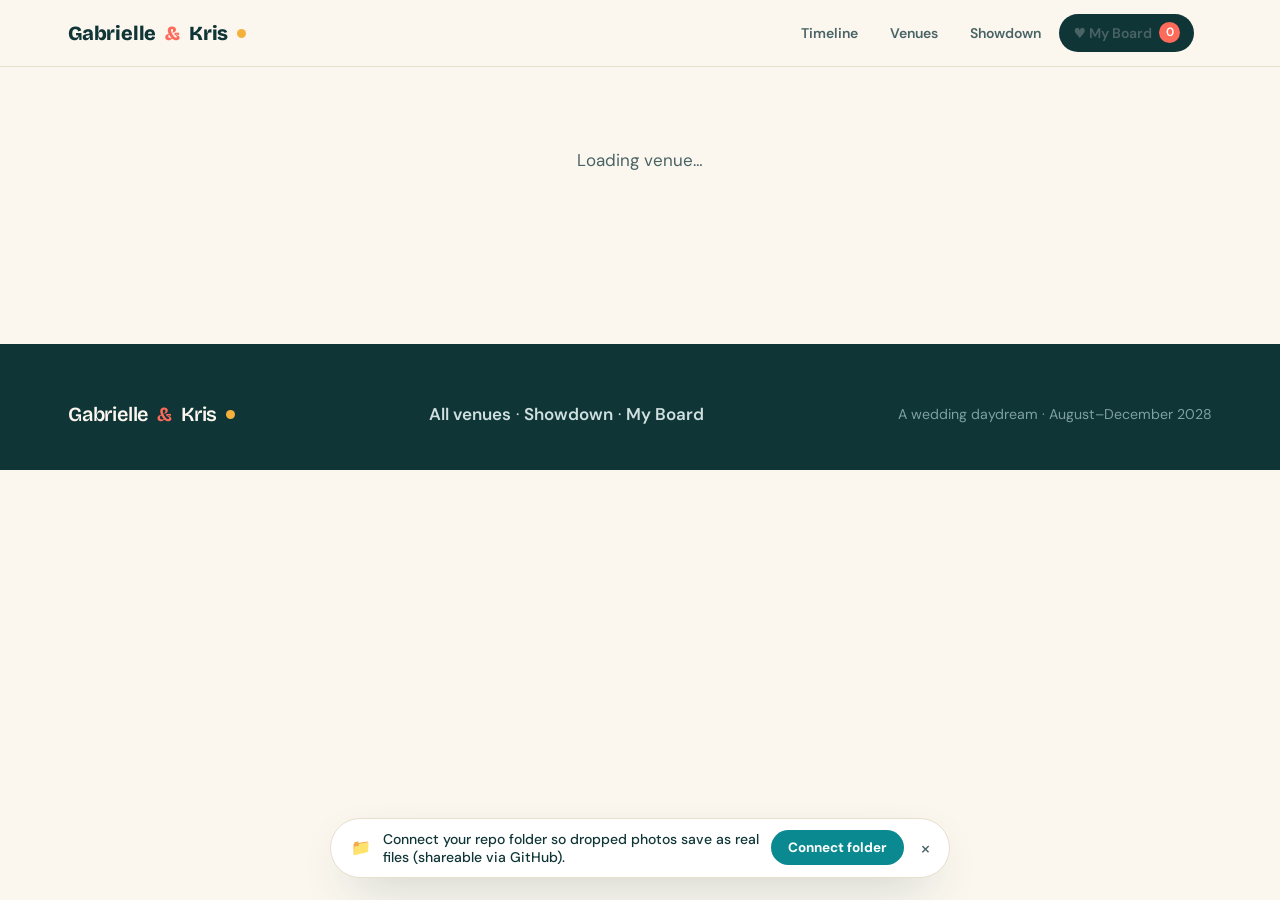
==== commit 7f2a152b: "Make venue pages dynamic with family-editable Supabase venues Move venue data out of the static data" ====
--- a/beaches-turks.html
+++ b/beaches-turks.html
@@ -2,152 +2,16 @@
 <html lang="en">
 <head>
 <meta charset="UTF-8" />
-<meta name="viewport" content="width=device-width, initial-scale=1.0" />
-<title>Venue — Gabrielle &amp; Kris</title>
-<link rel="preconnect" href="https://fonts.googleapis.com" />
-<link rel="preconnect" href="https://fonts.gstatic.com" crossorigin />
-<link href="https://fonts.googleapis.com/css2?family=Bricolage+Grotesque:opsz,wght@12..96,400;12..96,600;12..96,700;12..96,800&family=DM+Sans:opsz,wght@9..40,400;9..40,500;9..40,700&family=Caveat:wght@600;700&display=swap" rel="stylesheet" />
-<link rel="stylesheet" href="styles.css" />
-</head>
-<body data-venue="beaches" data-venue-id="beaches" data-page="venue">
-
-<header class="nav">
-  <div class="wrap nav-in">
-    <a class="brand" href="index.html">Gabrielle <span class="amp">&amp;</span> Kris<span class="dot"></span></a>
-    <button class="nav-toggle" aria-label="Menu">&#9776;</button>
-    <nav class="nav-links">
-      <a href="index.html#timeline">Timeline</a>
-      <a href="index.html#venues">Venues</a>
-      <a href="showdown.html">Showdown</a>
-      <a class="nav-board" href="board.html">&#9829; My Board <span class="cnt">0</span></a>
-    </nav>
-    <div class="auth-area"></div>
-  </div>
-</header>
-
-<main id="venuePage"></main>
-
-<footer class="foot">
-  <div class="wrap">
-    <a class="brand" href="index.html">Gabrielle <span class="amp">&amp;</span> Kris<span class="dot"></span></a>
-    <span><a href="index.html#venues">All venues</a> &middot; <a href="showdown.html">Showdown</a> &middot; <a href="board.html">My Board</a></span>
-    <small>A wedding daydream &middot; August&ndash;December 2028</small>
-  </div>
-</footer>
-
-<script type="module" src="supabase-config.js"></script>
-<script type="module" src="auth.js"></script>
-<script type="module" src="data-store.js"></script>
-<script src="image-slot.js"></script>
-<script src="data.js"></script>
+<meta http-equiv="refresh" content="0; url=venue.html?v=beaches" />
+<title>Redirecting…</title>
 <script>
 (function(){
-  const VID = document.body.dataset.venueId;
-  const v = WED.venues.find(x=>x.id===VID);
-  if(!v){ document.getElementById('venuePage').innerHTML='<div class="wrap" style="padding:80px 0">Venue not found.</div>'; return; }
-  document.title = v.name + " — Gabrielle & Kris";
-  const idx = WED.venues.findIndex(x=>x.id===VID);
-  const prev = WED.venues[(idx-1+WED.venues.length)%WED.venues.length];
-  const next = WED.venues[(idx+1)%WED.venues.length];
-  const esc = s => String(s).replace(/&/g,'&amp;').replace(/</g,'&lt;').replace(/"/g,'&quot;');
-  const enc = s => encodeURIComponent(s);
-  const gImages = q => `https://www.google.com/search?tbm=isch&q=${enc(q)}`;
-  const pinSearch = q => `https://www.pinterest.com/search/pins/?q=${enc(q)}`;
-  const term = v.searchTerm || (v.name+" wedding");
-
-  /* hero */
-  const heroHTML = `
-  <section class="vhero"><div class="wrap">
-    <div class="top">
-      <a class="back" href="index.html#venues">&larr; All venues</a>
-      <div class="faves">
-        <button class="fave" data-venue="${v.id}" data-state="love" aria-pressed="false"><span class="ic">&#9829;</span>Love it</button>
-        <button class="fave" data-venue="${v.id}" data-state="maybe" aria-pressed="false"><span class="ic">&#128077;</span>Maybe</button>
-        <button class="fave" data-venue="${v.id}" data-state="info" aria-pressed="false"><span class="ic">&#128269;</span>More info</button>
-      </div>
-    </div>
-    <div class="sub">
-      <span class="kicker">${v.num}</span>
-      <span class="theme"><span class="sq"></span>${v.theme}</span>
-      <span>&#9679; ${v.location}</span>
-    </div>
-    <h1>${v.name}</h1>
-    <div class="vhero-media">
-      <image-slot id="${v.id}-hero" shape="rect" fit="cover" placeholder="Drop your hero photo of ${esc(v.name)}"></image-slot>
-    </div>
-  </div></section>`;
-
-  /* intro */
-  const introHTML = `
-  <section class="vhero"><div class="wrap"><div class="vintro">
-    <div>
-      <p class="lead">${v.lead}</p>
-      <span class="note hand">${v.note}</span>
-    </div>
-    <div class="why">
-      <h4>Why it&rsquo;s interesting</h4>
-      <p>${v.why}</p>
-      <div class="tags" style="margin-top:16px">${v.moods.map(m=>`<span class="tag">${m}</span>`).join('')}</div>
-    </div>
-  </div></div></section>`;
-
-  /* gallery */
-  let galHTML = `<section class="gal"><div class="wrap">
-    <div class="sec-head"><div><span class="kicker">The galleries</span><h2 class="sec-title" style="font-family:var(--font-display);font-weight:800;font-size:clamp(30px,4.4vw,52px);letter-spacing:-.02em;margin:.25em 0 0;line-height:1">What it feels like to marry here</h2></div><p>Every frame is a drop-zone. Hit <strong>&#128269; Find photos</strong> on any frame, then drag a picture you love straight onto it &mdash; even from another browser tab. Already filled? <strong>Hover it for Replace / Remove.</strong> Tap the <strong>&#9825;</strong> to pin it to your board.</p></div>
-    <div class="srcbar">
-      <span class="srclabel">&#128247; Find ${esc(v.name)} photos:</span>
-      ${v.sources&&v.sources.site?`<a class="srcbtn" href="${v.sources.site}" target="_blank" rel="noopener">&#127760; Official site &nearr;</a>`:''}
-      ${v.sources&&v.sources.ig?`<a class="srcbtn" href="${v.sources.ig}" target="_blank" rel="noopener">&#128248; Instagram ${v.sources.igLabel?`<span class="muted">${esc(v.sources.igLabel)}</span>`:''} &nearr;</a>`:''}
-      <a class="srcbtn" href="${pinSearch(term)}" target="_blank" rel="noopener">&#128204; Pinterest &nearr;</a>
-      <a class="srcbtn" href="${gImages(term)}" target="_blank" rel="noopener">&#128269; Google Images &nearr;</a>
-    </div>`;
-  WED.galleryCats.forEach(cat=>{
-    const shots = (v.shots[cat.key]||[]);
-    galHTML += `<div class="gal-cat">
-      <div class="ghead"><span class="gn">${cat.gn}</span><h3>${cat.title}</h3>
-        <a class="catsearch" href="${gImages(term+' '+cat.title)}" target="_blank" rel="noopener" title="Search images for ${esc(cat.title)}">&#128269; search this category &nearr;</a></div>
-      <p class="gq">&ldquo;${cat.q}&rdquo;</p>
-      <div class="masonry">`;
-    shots.forEach((s,i)=>{
-      const id = `${v.id}-${cat.key}-${i}`;
-      // vary heights for masonry rhythm
-      const h = [320,240,280,360,260][i%5];
-      galHTML += `<div class="cell">
-        <a class="findbtn" href="${gImages(term+' '+s)}" target="_blank" rel="noopener" title="Find a photo: ${esc(s)}">&#128269;<span>Find photos</span></a>
-        <button class="pinbtn" data-pin-id="${id}" data-venue="${v.id}" data-venue-name="${esc(v.name)}" data-cat="${esc(cat.title)}" data-caption="${esc(s)}" aria-label="Pin to board">&#9825;</button>
-        <image-slot id="${id}" shape="rounded" radius="14" fit="cover" style="height:${h}px" placeholder="${esc(s)}"></image-slot>
-      </div>`;
-    });
-    galHTML += `</div></div>`;
-  });
-  galHTML += `</div></section>`;
-
-  /* included */
-  let inclHTML = `<section class="incl"><div class="wrap">
-    <div class="sec-head"><div><span class="kicker">The practical magic</span><h2 style="font-family:var(--font-display);font-weight:800;font-size:clamp(30px,4.4vw,52px);letter-spacing:-.02em;margin:.25em 0 0;line-height:1">What&rsquo;s included</h2></div><p>The good stuff this venue brings to the table &mdash; researched, not guessed.</p></div>
-    <div class="incl-grid">`;
-  v.included.forEach(c=>{
-    inclHTML += `<div class="incl-card"><div class="ic">${c.ic}</div><h4>${c.title}</h4><p>${c.desc}</p></div>`;
-  });
-  inclHTML += `</div></div></section>`;
-
-  /* notes */
-  const notesHTML = `<section class="notes"><div class="wrap"><div class="box">
-    <h3>Notes on ${v.name}</h3>
-    <p class="prompt">What stands out to you about this venue? (Saved automatically, just for the two of you.)</p>
-    <textarea data-note-venue="${v.id}" placeholder="e.g. love the sunset ceremony spot... but how far is the airport?"></textarea>
-    <div class="saved" data-note-saved="${v.id}"></div>
-  </div></div></section>`;
-
-  /* prev / next */
-  const navHTML = `<section class="vhero"><div class="wrap"><div class="vnav">
-    <a class="prev" href="${prev.slug}.html"><div class="lbl">&larr; Previous</div><div class="nm">${prev.name}</div></a>
-    <a class="next" href="${next.slug}.html"><div class="lbl">Next &rarr;</div><div class="nm">${next.name}</div></a>
-  </div></div></section>`;
-
-  document.getElementById('venuePage').innerHTML = heroHTML+introHTML+galHTML+inclHTML+notesHTML+navHTML;
+  var q = 'v=beaches' + (location.search ? '&' + location.search.slice(1) : '');
+  location.replace('venue.html?' + q + location.hash);
 })();
 </script>
-<script src="app.js"></script>
+</head>
+<body>
+<p>Redirecting to <a href="venue.html?v=beaches">Beaches Turks &amp; Caicos</a>&hellip;</p>
 </body>
 </html>
